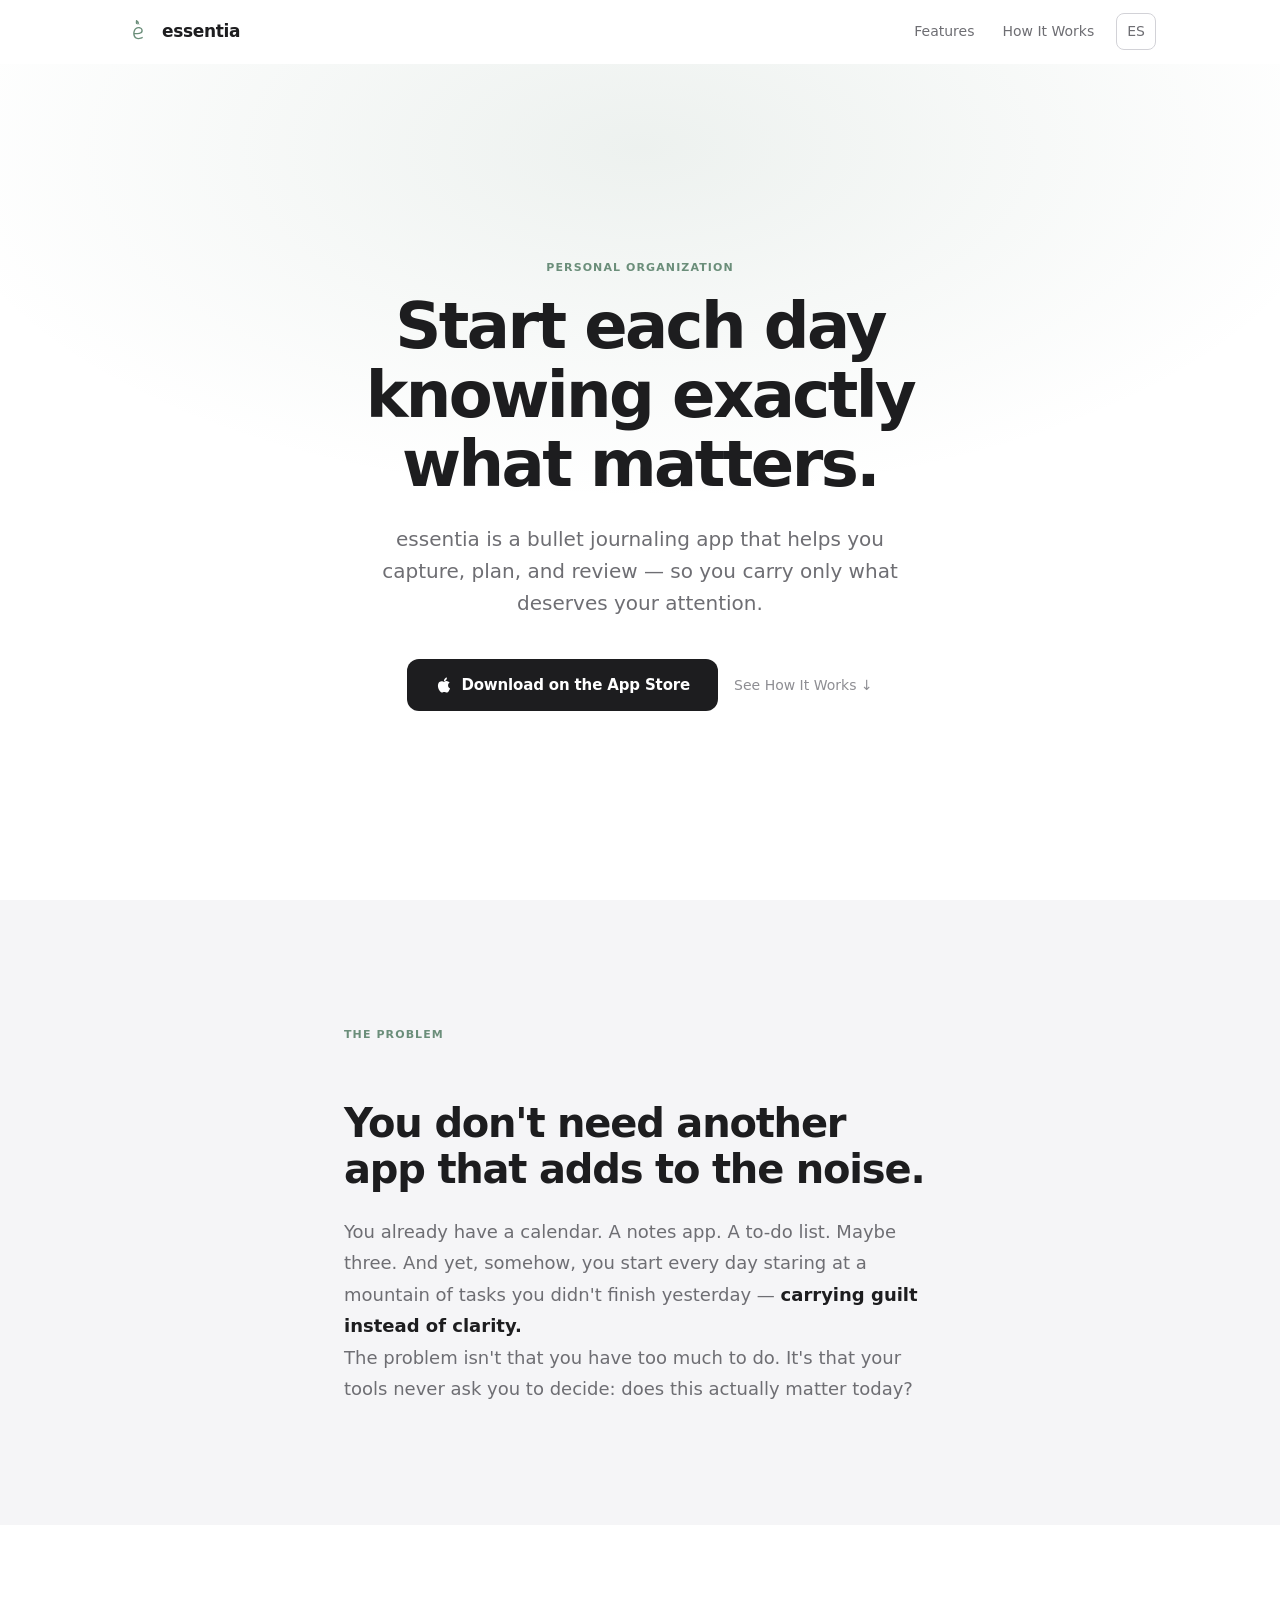
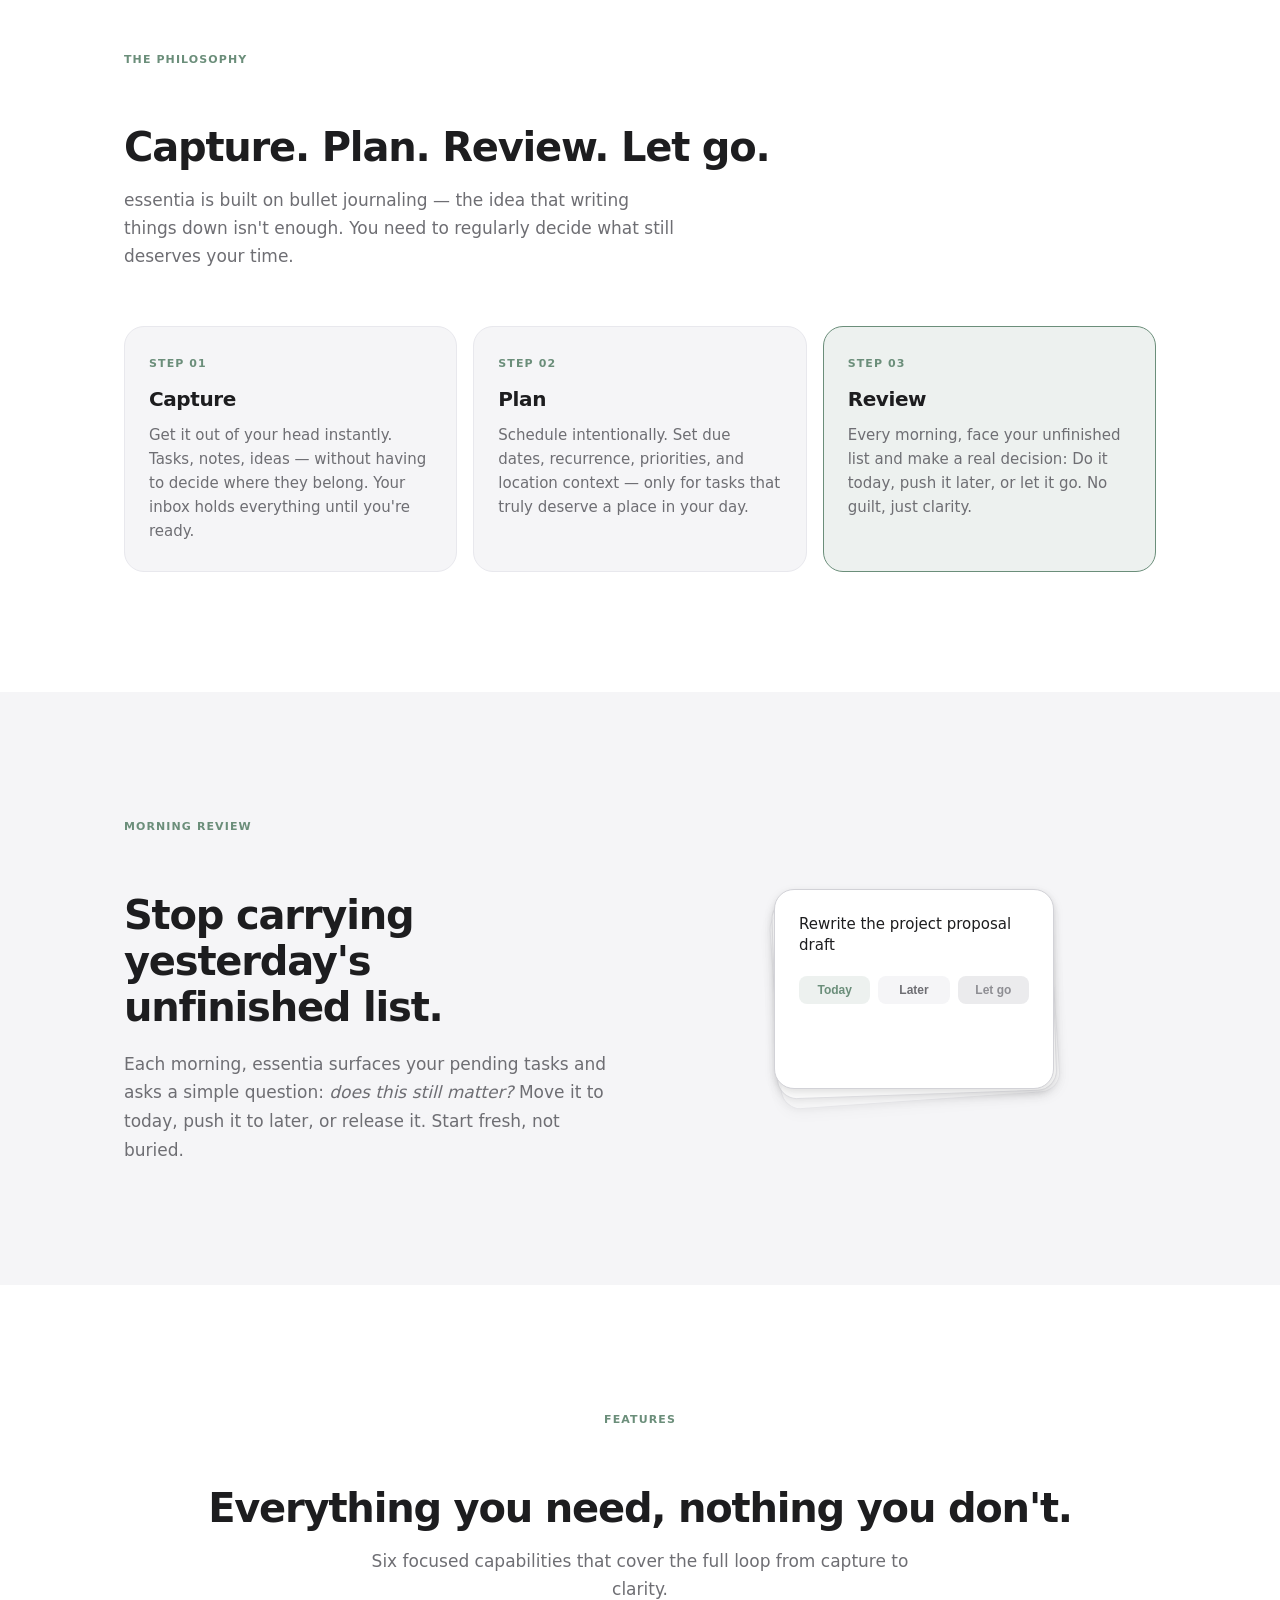
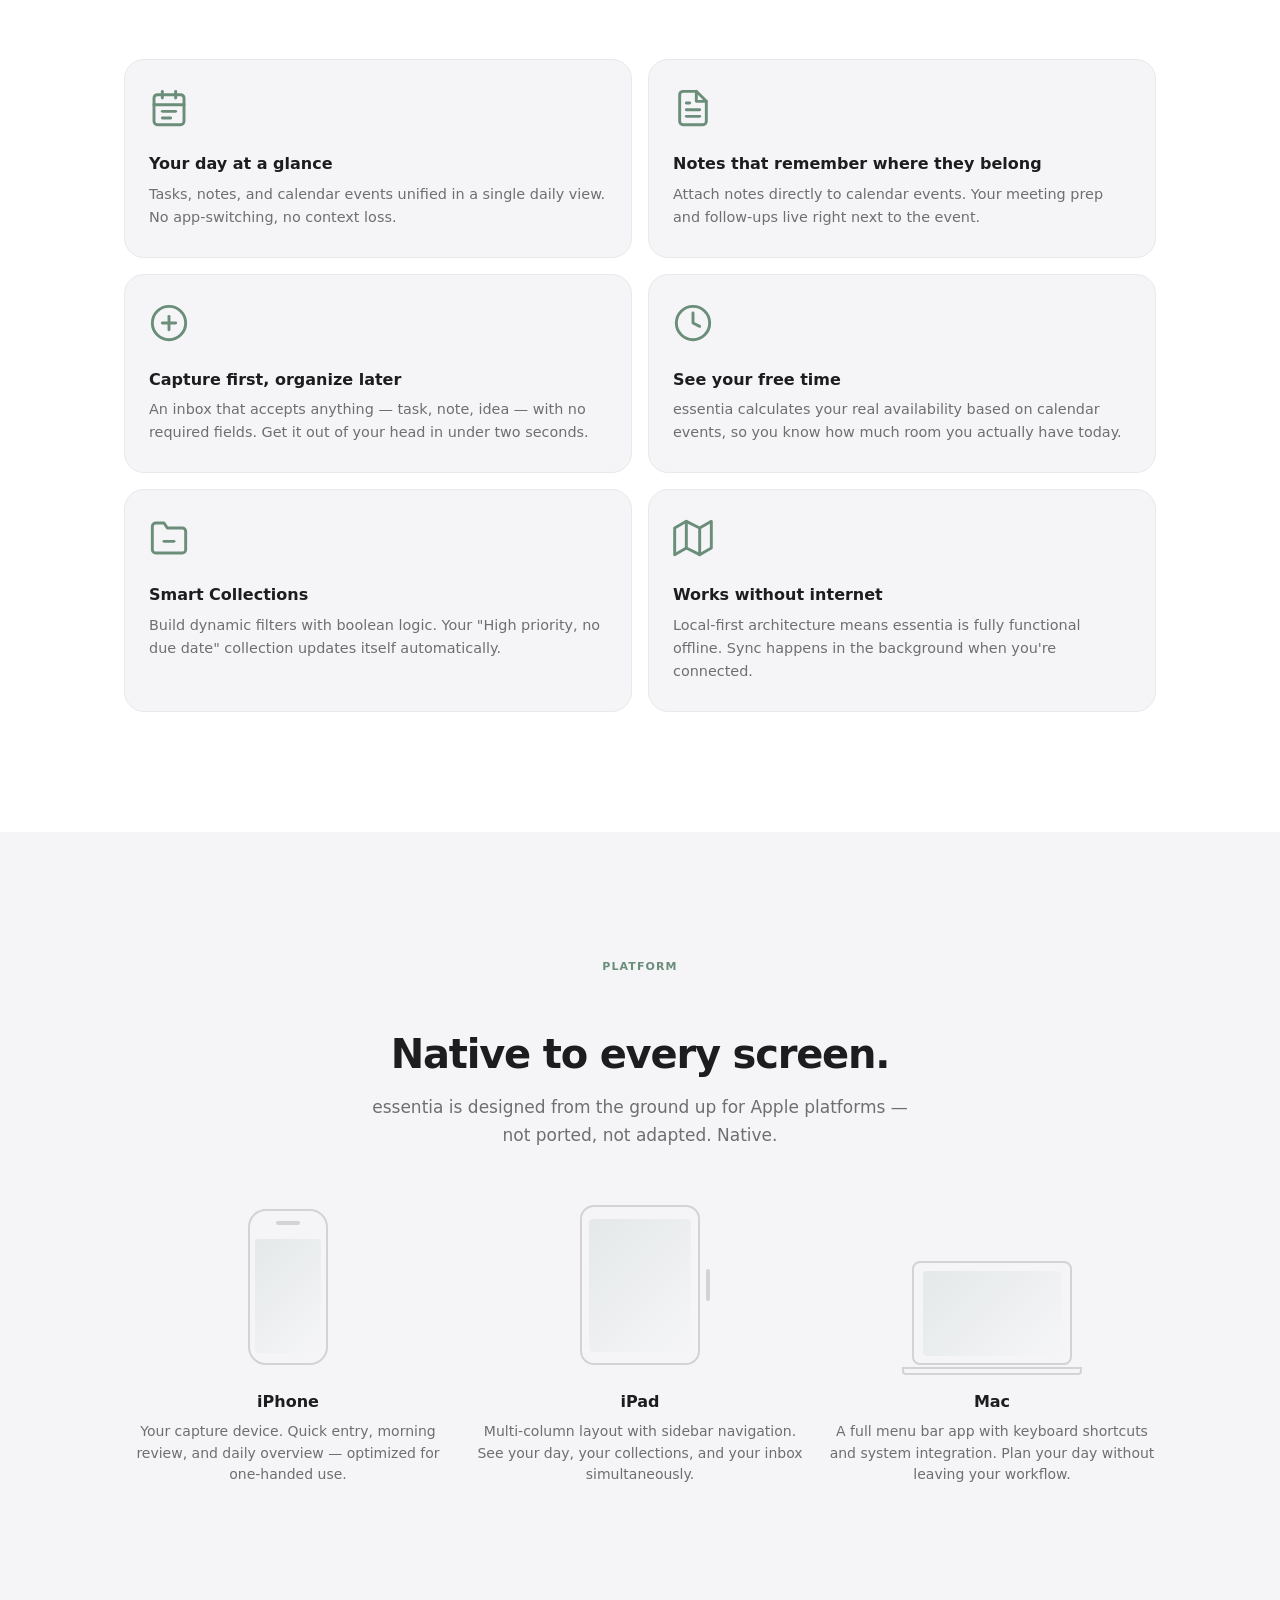
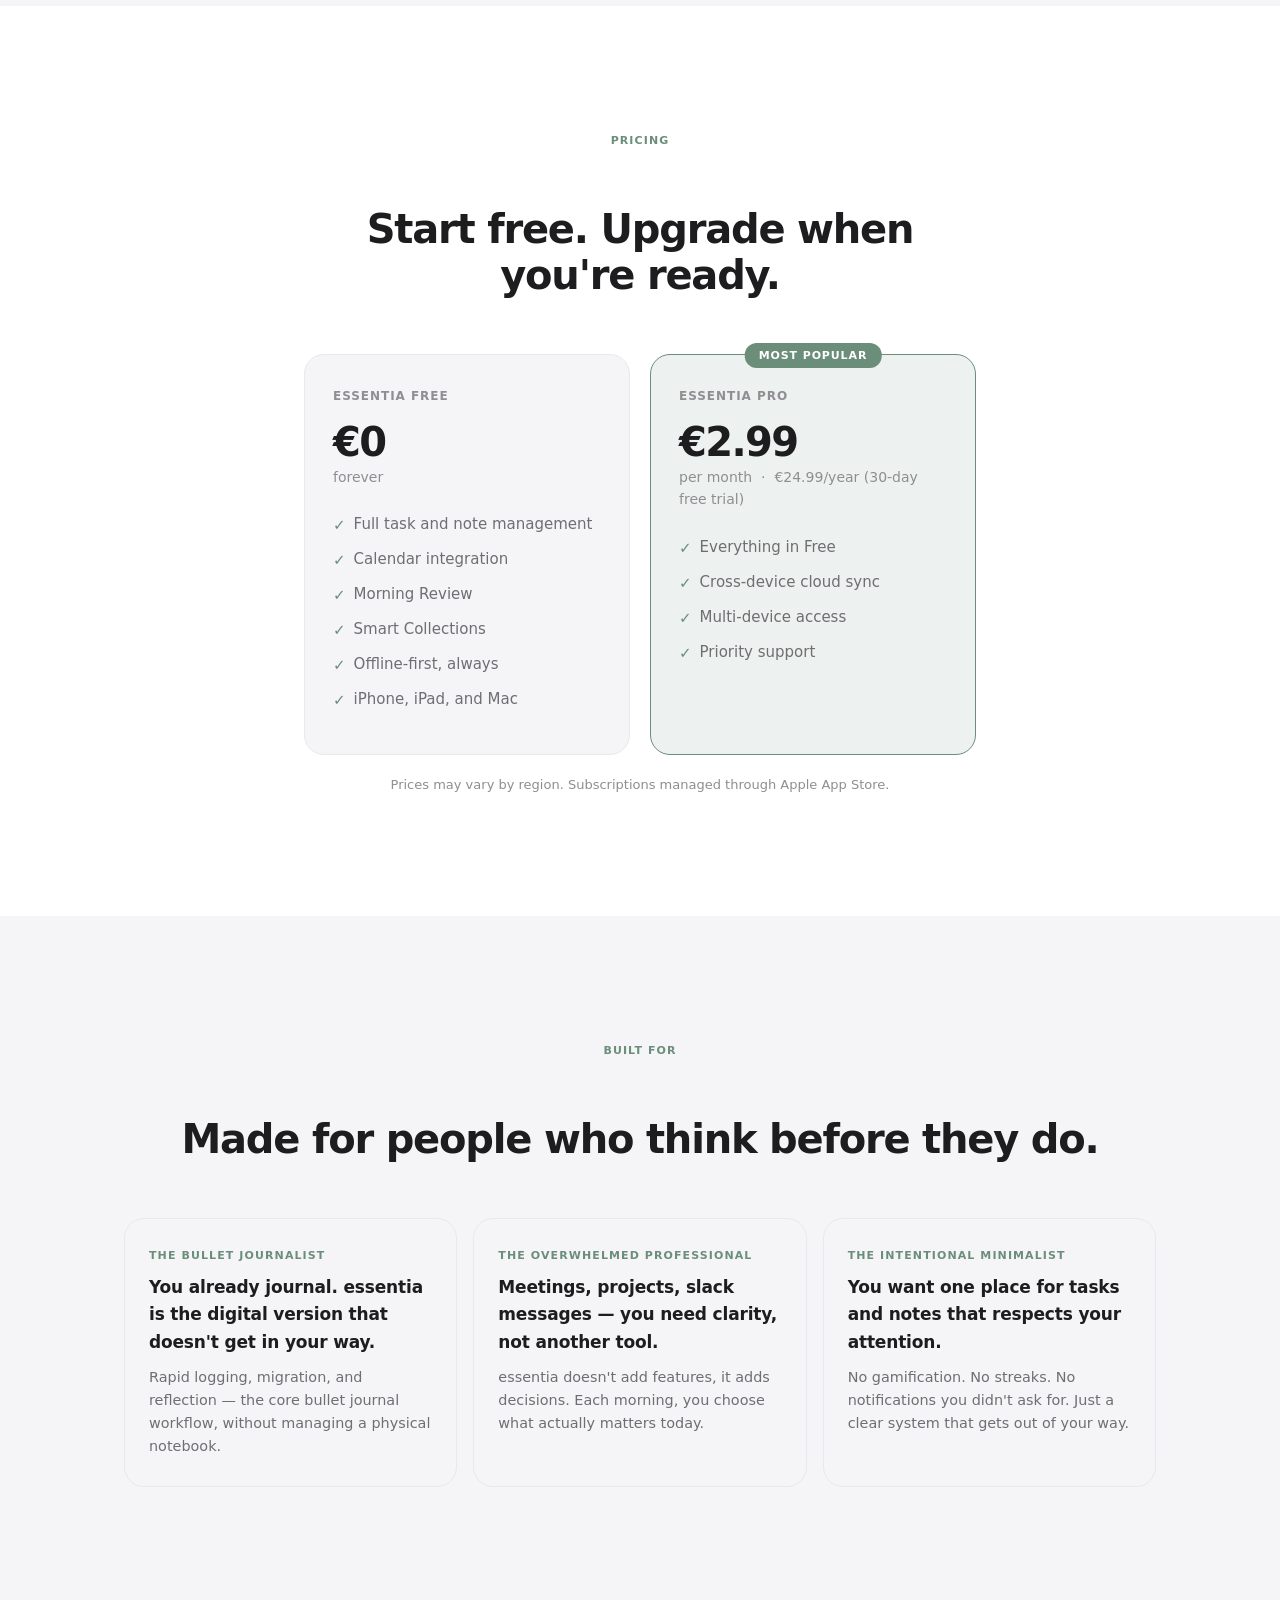
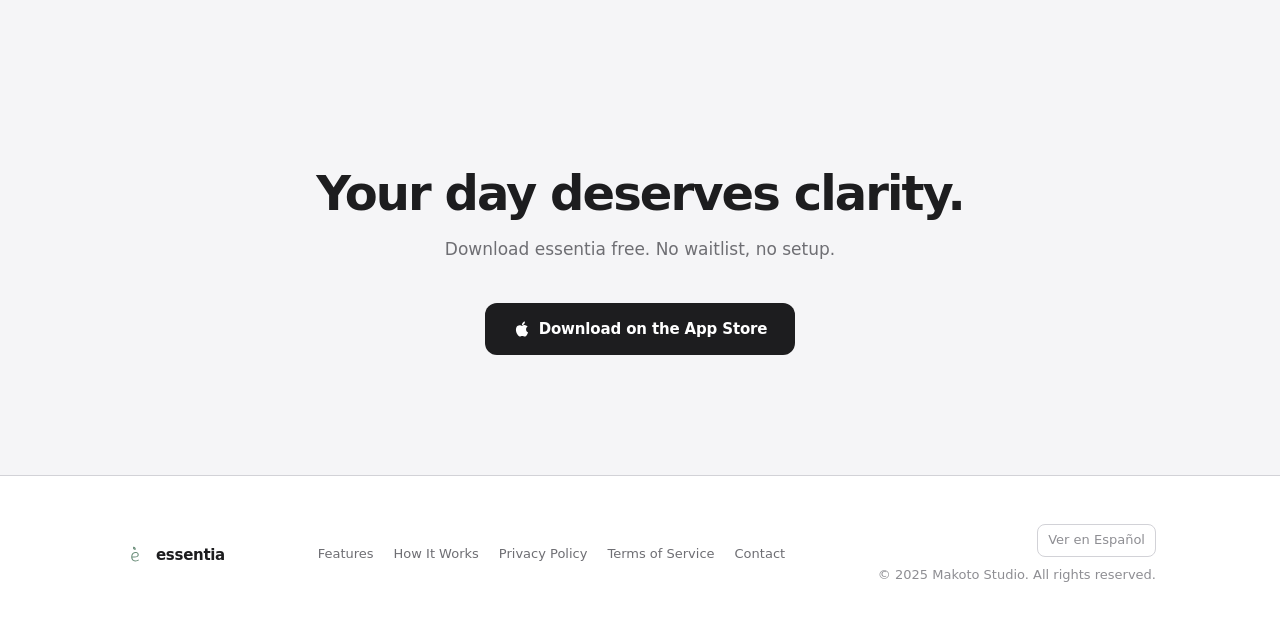
==== en/index.html @ bd0d4573 "fix: add cache-busting query string to CSS links (?v=2) Browsers were serving the old cached styles." ====
<!DOCTYPE html>
<html lang="en">
<head>
    <meta charset="UTF-8">
    <meta name="viewport" content="width=device-width, initial-scale=1.0">
    <title>essentia — Start each day knowing exactly what matters.</title>
    <meta name="description" content="essentia is a personal organization app built around bullet journaling. Capture quickly, plan intentionally, review and let go. Free on iPhone, iPad, and Mac.">
    <link rel="canonical" href="https://essentia.makotostudio.dev/en/">
    <link rel="alternate" hreflang="en" href="https://essentia.makotostudio.dev/en/">
    <link rel="alternate" hreflang="es" href="https://essentia.makotostudio.dev/es/">
    <link rel="alternate" hreflang="x-default" href="https://essentia.makotostudio.dev/en/">
    <link rel="stylesheet" href="/assets/css/styles.css?v=2">
    <meta name="theme-color" content="#6B8E7A" media="(prefers-color-scheme: light)">
    <meta name="theme-color" content="#8FB8A2" media="(prefers-color-scheme: dark)">
    <!-- Open Graph -->
    <meta property="og:type" content="website">
    <meta property="og:url" content="https://essentia.makotostudio.dev/en/">
    <meta property="og:title" content="essentia — Start each day knowing exactly what matters.">
    <meta property="og:description" content="Personal organization built around bullet journaling. Capture, plan, review, let go. Free on iPhone, iPad, and Mac.">
    <meta property="og:locale" content="en_US">
    <meta property="og:locale:alternate" content="es_ES">
    <!-- Twitter Card -->
    <meta name="twitter:card" content="summary">
    <meta name="twitter:title" content="essentia — Personal organization for mental clarity">
    <meta name="twitter:description" content="Capture quickly, plan intentionally, review and let go. A bullet journaling app for iPhone, iPad, and Mac.">
</head>
<body>

<!-- =========================================================
     Header
     ========================================================= -->
<header class="site-header" id="top">
    <div class="container-wide">
        <a href="/en/" class="brand" aria-label="essentia home">
            <svg class="brand-logo" viewBox="0 0 375 375" xmlns="http://www.w3.org/2000/svg" aria-hidden="true">
                <defs>
                    <clipPath id="hdr-a"><path d="M 153 37 L 218 37 L 218 109 L 153 109 Z" clip-rule="nonzero"/></clipPath>
                    <clipPath id="hdr-b"><path d="M 143.835938 91.449219 L 158.710938 37.203125 L 231.039062 57.035156 L 216.167969 111.28125 Z" clip-rule="nonzero"/></clipPath>
                </defs>
                <g fill="currentColor">
                    <g transform="translate(109.29492, 293.578556)">
                        <path d="M 86.1875 3.140625 C 70.519531 3.140625 57.253906 -0.0976562 46.390625 -6.578125 C 35.523438 -13.054688 27.320312 -21.988281 21.78125 -33.375 C 16.25 -44.769531 13.484375 -57.675781 13.484375 -72.09375 C 13.484375 -86.300781 16.144531 -100.09375 21.46875 -113.46875 C 26.800781 -126.84375 34.847656 -137.8125 45.609375 -146.375 C 56.367188 -154.9375 69.476562 -159.21875 84.9375 -159.21875 C 95.175781 -159.21875 104.679688 -157.234375 113.453125 -153.265625 C 122.234375 -149.296875 129.179688 -143.65625 134.296875 -136.34375 C 139.421875 -129.03125 141.984375 -120.566406 141.984375 -110.953125 C 141.984375 -95.492188 135.398438 -83.53125 122.234375 -75.0625 C 109.078125 -66.601562 90.898438 -62.476562 67.703125 -62.6875 L 33.21875 -63 C 35.101562 -46.90625 40.484375 -34.679688 49.359375 -26.328125 C 58.242188 -17.972656 70.519531 -13.796875 86.1875 -13.796875 C 95.59375 -13.796875 104.316406 -15.097656 112.359375 -17.703125 C 120.410156 -20.316406 128.195312 -24.34375 135.71875 -29.78125 L 145.125 -17.234375 C 137.175781 -10.960938 128.132812 -6 118 -2.34375 C 107.875 1.3125 97.269531 3.140625 86.1875 3.140625 Z M 71.78125 -78.984375 C 106.050781 -78.984375 123.1875 -89.742188 123.1875 -111.265625 C 123.1875 -121.710938 119.578125 -129.492188 112.359375 -134.609375 C 105.148438 -139.734375 96.320312 -142.296875 85.875 -142.296875 C 74.175781 -142.296875 64.300781 -138.953125 56.25 -132.265625 C 48.207031 -125.578125 42.203125 -117.320312 38.234375 -107.5 C 34.265625 -97.6875 32.28125 -88.179688 32.28125 -78.984375 Z"/>
                    </g>
                </g>
                <g clip-path="url(#hdr-a)">
                    <g clip-path="url(#hdr-b)">
                        <path fill="currentColor" d="M 153.945312 59.90625 C 153.421875 67.816406 152.960938 75.175781 157.023438 83.140625 C 161.089844 91.105469 167.441406 95.226562 170.179688 96.925781 C 180.109375 103.167969 190.183594 103.203125 194.546875 102.910156 C 194.710938 102.890156 194.757812 102.714844 194.664062 102.59375 C 190.375 97.992188 187.121094 93.898438 184.8125 90.757812 C 181.253906 85.914062 179.082031 82.972656 177.125 78.535156 C 175.039062 73.773438 174.066406 69.449219 173.648438 66.226562 C 173.609375 66.027344 173.925781 65.921875 173.992188 66.132812 C 176.792969 72.226562 180.808594 79.449219 186.539062 86.886719 C 189.675781 90.949219 192.828125 94.480469 195.847656 97.464844 C 198.765625 101.054688 202.402344 103.984375 206.476562 105.894531 C 209.28125 107.234375 212.273438 108.121094 215.394531 108.53125 C 216.371094 108.671875 217.269531 108.0625 217.527344 107.117188 C 217.542969 107.058594 217.558594 107 217.582031 106.910156 C 217.75 105.847656 216.957031 104.804688 215.855469 104.660156 C 213.160156 104.304688 210.582031 103.53125 208.136719 102.386719 C 204.738281 100.789062 201.683594 98.398438 199.226562 95.441406 C 199.175781 95.394531 199.160156 95.328125 199.179688 95.269531 C 200.433594 89.652344 201.375 80.902344 198.261719 71.199219 C 193.300781 55.632812 181.203125 47.8125 176.5 44.839844 C 169.84375 40.667969 163.527344 38.714844 159.222656 37.757812 C 159.136719 37.730469 159.058594 37.773438 159.007812 37.855469 C 155.355469 47.003906 154.289062 54.828125 153.945312 59.90625 Z" fill-rule="nonzero"/>
                    </g>
                </g>
            </svg>
            <span class="brand-name">essentia</span>
        </a>
        <nav class="site-nav" aria-label="Main navigation">
            <a href="#features" class="nav-features">Features</a>
            <a href="#how-it-works" class="nav-how">How It Works</a>
            <a href="/es/" class="lang-switcher" aria-label="Ver en español">ES</a>
        </nav>
    </div>
</header>

<main>

<!-- =========================================================
     Hero
     ========================================================= -->
<section class="hero" aria-labelledby="hero-heading">
    <div class="container">
        <span class="section-label hero-animate">Personal organization</span>
        <h1 class="hero-title hero-animate" id="hero-heading">
            Start each day knowing exactly what matters.
        </h1>
        <p class="hero-subtitle hero-animate">
            essentia is a bullet journaling app that helps you capture, plan, and review — so you carry only what deserves your attention.
        </p>
        <div class="hero-actions hero-animate">
            <a href="#" class="btn-primary" aria-label="Download essentia on the App Store">
                <svg viewBox="0 0 24 24" fill="currentColor" width="18" height="18" aria-hidden="true"><path d="M18.71 19.5c-.83 1.24-1.71 2.45-3.05 2.47-1.34.03-1.77-.79-3.29-.79-1.53 0-2 .77-3.27.82-1.31.05-2.3-1.32-3.14-2.53C4.25 17 2.94 12.45 4.7 9.39c.87-1.52 2.43-2.48 4.12-2.51 1.28-.02 2.5.87 3.29.87.78 0 2.26-1.07 3.8-.91.65.03 2.47.26 3.64 1.98-.09.06-2.17 1.28-2.15 3.81.03 3.02 2.65 4.03 2.68 4.04-.03.07-.42 1.44-1.38 2.83M13 3.5c.73-.83 1.94-1.46 2.94-1.5.13 1.17-.34 2.35-1.04 3.19-.69.85-1.83 1.51-2.95 1.42-.15-1.15.41-2.35 1.05-3.11z"/></svg>
                Download on the App Store
            </a>
            <a href="#how-it-works" class="hero-scroll-hint">
                See How It Works ↓
            </a>
        </div>
    </div>
</section>

<!-- =========================================================
     The Problem
     ========================================================= -->
<section class="problem" aria-labelledby="problem-heading">
    <div class="container-narrow">
        <span class="section-label reveal">The problem</span>
        <h2 class="problem-title reveal" id="problem-heading">
            You don't need another app that adds to the noise.
        </h2>
        <p class="problem-body reveal">
            You already have a calendar. A notes app. A to-do list. Maybe three. And yet, somehow, you start every day staring at a mountain of tasks you didn't finish yesterday — <strong>carrying guilt instead of clarity.</strong>
        </p>
        <p class="problem-body reveal">
            The problem isn't that you have too much to do. It's that your tools never ask you to decide: does this actually matter today?
        </p>
    </div>
</section>

<!-- =========================================================
     Philosophy — How It Works
     ========================================================= -->
<section class="section" id="how-it-works" aria-labelledby="philosophy-heading">
    <div class="container-wide">
        <div class="section-header">
            <span class="section-label">The philosophy</span>
            <h2 class="section-title" id="philosophy-heading">Capture. Plan. Review. Let go.</h2>
            <p class="section-subtitle philosophy-intro">
                essentia is built on bullet journaling — the idea that writing things down isn't enough. You need to regularly decide what still deserves your time.
            </p>
        </div>
        <div class="philosophy-cards reveal-stagger">
            <div class="philosophy-card">
                <span class="philosophy-step">Step 01</span>
                <h3>Capture</h3>
                <p>Get it out of your head instantly. Tasks, notes, ideas — without having to decide where they belong. Your inbox holds everything until you're ready.</p>
            </div>
            <div class="philosophy-card">
                <span class="philosophy-step">Step 02</span>
                <h3>Plan</h3>
                <p>Schedule intentionally. Set due dates, recurrence, priorities, and location context — only for tasks that truly deserve a place in your day.</p>
            </div>
            <div class="philosophy-card accent">
                <span class="philosophy-step">Step 03</span>
                <h3>Review</h3>
                <p>Every morning, face your unfinished list and make a real decision: Do it today, push it later, or let it go. No guilt, just clarity.</p>
            </div>
        </div>
    </div>
</section>

<!-- =========================================================
     Morning Review
     ========================================================= -->
<section class="morning-review" id="morning-review" aria-labelledby="review-heading">
    <div class="container-wide">
        <div class="morning-review-inner">
            <div class="morning-review-text">
                <span class="section-label">Morning Review</span>
                <h2 class="section-title" id="review-heading">Stop carrying yesterday's unfinished list.</h2>
                <p>Each morning, essentia surfaces your pending tasks and asks a simple question: <em>does this still matter?</em> Move it to today, push it to later, or release it. Start fresh, not buried.</p>
            </div>
            <div class="card-stack" aria-hidden="true">
                <!-- Back card (abstract) -->
                <div class="review-card"></div>
                <!-- Mid card (abstract) -->
                <div class="review-card"></div>
                <!-- Front card -->
                <div class="review-card">
                    <p class="review-card-task">Rewrite the project proposal draft</p>
                    <div class="review-card-actions">
                        <button class="review-action today" type="button">Today</button>
                        <button class="review-action later" type="button">Later</button>
                        <button class="review-action letgo" type="button">Let go</button>
                    </div>
                </div>
            </div>
        </div>
    </div>
</section>

<!-- =========================================================
     Features Grid
     ========================================================= -->
<section class="section" id="features" aria-labelledby="features-heading">
    <div class="container-wide">
        <div class="section-header centered">
            <span class="section-label">Features</span>
            <h2 class="section-title" id="features-heading">Everything you need, nothing you don't.</h2>
            <p class="section-subtitle">Six focused capabilities that cover the full loop from capture to clarity.</p>
        </div>
        <div class="features-grid reveal-stagger">
            <div class="feature-card">
                <svg class="feature-icon" viewBox="0 0 24 24" fill="none" stroke="currentColor" stroke-width="1.75" stroke-linecap="round" stroke-linejoin="round" aria-hidden="true">
                    <rect x="3" y="4" width="18" height="18" rx="2"/>
                    <line x1="16" y1="2" x2="16" y2="6"/>
                    <line x1="8" y1="2" x2="8" y2="6"/>
                    <line x1="3" y1="10" x2="21" y2="10"/>
                    <line x1="8" y1="14" x2="16" y2="14"/>
                    <line x1="8" y1="18" x2="13" y2="18"/>
                </svg>
                <p class="feature-title">Your day at a glance</p>
                <p class="feature-desc">Tasks, notes, and calendar events unified in a single daily view. No app-switching, no context loss.</p>
            </div>
            <div class="feature-card">
                <svg class="feature-icon" viewBox="0 0 24 24" fill="none" stroke="currentColor" stroke-width="1.75" stroke-linecap="round" stroke-linejoin="round" aria-hidden="true">
                    <path d="M14 2H6a2 2 0 0 0-2 2v16a2 2 0 0 0 2 2h12a2 2 0 0 0 2-2V8z"/>
                    <polyline points="14 2 14 8 20 8"/>
                    <line x1="16" y1="13" x2="8" y2="13"/>
                    <line x1="16" y1="17" x2="8" y2="17"/>
                    <polyline points="10 9 9 9 8 9"/>
                </svg>
                <p class="feature-title">Notes that remember where they belong</p>
                <p class="feature-desc">Attach notes directly to calendar events. Your meeting prep and follow-ups live right next to the event.</p>
            </div>
            <div class="feature-card">
                <svg class="feature-icon" viewBox="0 0 24 24" fill="none" stroke="currentColor" stroke-width="1.75" stroke-linecap="round" stroke-linejoin="round" aria-hidden="true">
                    <circle cx="12" cy="12" r="10"/>
                    <line x1="12" y1="8" x2="12" y2="16"/>
                    <line x1="8" y1="12" x2="16" y2="12"/>
                </svg>
                <p class="feature-title">Capture first, organize later</p>
                <p class="feature-desc">An inbox that accepts anything — task, note, idea — with no required fields. Get it out of your head in under two seconds.</p>
            </div>
            <div class="feature-card">
                <svg class="feature-icon" viewBox="0 0 24 24" fill="none" stroke="currentColor" stroke-width="1.75" stroke-linecap="round" stroke-linejoin="round" aria-hidden="true">
                    <circle cx="12" cy="12" r="10"/>
                    <polyline points="12 6 12 12 16 14"/>
                </svg>
                <p class="feature-title">See your free time</p>
                <p class="feature-desc">essentia calculates your real availability based on calendar events, so you know how much room you actually have today.</p>
            </div>
            <div class="feature-card">
                <svg class="feature-icon" viewBox="0 0 24 24" fill="none" stroke="currentColor" stroke-width="1.75" stroke-linecap="round" stroke-linejoin="round" aria-hidden="true">
                    <path d="M22 19a2 2 0 0 1-2 2H4a2 2 0 0 1-2-2V5a2 2 0 0 1 2-2h5l2 3h9a2 2 0 0 1 2 2z"/>
                    <line x1="9" y1="14" x2="15" y2="14"/>
                </svg>
                <p class="feature-title">Smart Collections</p>
                <p class="feature-desc">Build dynamic filters with boolean logic. Your "High priority, no due date" collection updates itself automatically.</p>
            </div>
            <div class="feature-card">
                <svg class="feature-icon" viewBox="0 0 24 24" fill="none" stroke="currentColor" stroke-width="1.75" stroke-linecap="round" stroke-linejoin="round" aria-hidden="true">
                    <path d="M1 6v16l7-4 8 4 7-4V2l-7 4-8-4-7 4z"/>
                    <line x1="8" y1="2" x2="8" y2="18"/>
                    <line x1="16" y1="6" x2="16" y2="22"/>
                </svg>
                <p class="feature-title">Works without internet</p>
                <p class="feature-desc">Local-first architecture means essentia is fully functional offline. Sync happens in the background when you're connected.</p>
            </div>
        </div>
    </div>
</section>

<!-- =========================================================
     Platform Showcase
     ========================================================= -->
<section class="section" style="background-color: var(--bg-secondary);" aria-labelledby="platform-heading">
    <div class="container-wide">
        <div class="section-header centered">
            <span class="section-label reveal">Platform</span>
            <h2 class="section-title reveal" id="platform-heading">Native to every screen.</h2>
            <p class="section-subtitle reveal">essentia is designed from the ground up for Apple platforms — not ported, not adapted. Native.</p>
        </div>
        <div class="platform-cards reveal-stagger">
            <div class="platform-card">
                <div class="device-silhouette device-phone" aria-hidden="true">
                    <div class="device-screen"></div>
                </div>
                <p class="platform-card-title">iPhone</p>
                <p class="platform-card-desc">Your capture device. Quick entry, morning review, and daily overview — optimized for one-handed use.</p>
            </div>
            <div class="platform-card">
                <div class="device-silhouette device-tablet" aria-hidden="true">
                    <div class="device-screen"></div>
                </div>
                <p class="platform-card-title">iPad</p>
                <p class="platform-card-desc">Multi-column layout with sidebar navigation. See your day, your collections, and your inbox simultaneously.</p>
            </div>
            <div class="platform-card">
                <div class="device-silhouette device-mac" aria-hidden="true">
                    <div class="device-screen"></div>
                </div>
                <p class="platform-card-title">Mac</p>
                <p class="platform-card-desc">A full menu bar app with keyboard shortcuts and system integration. Plan your day without leaving your workflow.</p>
            </div>
        </div>
    </div>
</section>

<!-- =========================================================
     Pricing
     ========================================================= -->
<section class="section" aria-labelledby="pricing-heading">
    <div class="container">
        <div class="section-header centered">
            <span class="section-label reveal">Pricing</span>
            <h2 class="section-title reveal" id="pricing-heading">Start free. Upgrade when you're ready.</h2>
        </div>
        <div class="pricing-cards reveal-stagger">
            <div class="pricing-card">
                <p class="pricing-tier">essentia Free</p>
                <p class="pricing-price">€0</p>
                <p class="pricing-period">forever</p>
                <ul class="pricing-features">
                    <li>Full task and note management</li>
                    <li>Calendar integration</li>
                    <li>Morning Review</li>
                    <li>Smart Collections</li>
                    <li>Offline-first, always</li>
                    <li>iPhone, iPad, and Mac</li>
                </ul>
            </div>
            <div class="pricing-card pro">
                <div class="pricing-badge">Most popular</div>
                <p class="pricing-tier">essentia Pro</p>
                <p class="pricing-price">€2.99</p>
                <p class="pricing-period">per month &nbsp;·&nbsp; €24.99/year (30-day free trial)</p>
                <ul class="pricing-features">
                    <li>Everything in Free</li>
                    <li>Cross-device cloud sync</li>
                    <li>Multi-device access</li>
                    <li>Priority support</li>
                </ul>
            </div>
        </div>
        <p class="pricing-note">Prices may vary by region. Subscriptions managed through Apple&nbsp;App&nbsp;Store.</p>
    </div>
</section>

<!-- =========================================================
     Built For
     ========================================================= -->
<section class="section" style="background-color: var(--bg-secondary);" aria-labelledby="audience-heading">
    <div class="container-wide">
        <div class="section-header centered">
            <span class="section-label reveal">Built for</span>
            <h2 class="section-title reveal" id="audience-heading">Made for people who think before they do.</h2>
        </div>
        <div class="audience-cards reveal-stagger">
            <div class="audience-card">
                <span class="audience-type">The bullet journalist</span>
                <h3>You already journal. essentia is the digital version that doesn't get in your way.</h3>
                <p>Rapid logging, migration, and reflection — the core bullet journal workflow, without managing a physical notebook.</p>
            </div>
            <div class="audience-card">
                <span class="audience-type">The overwhelmed professional</span>
                <h3>Meetings, projects, slack messages — you need clarity, not another tool.</h3>
                <p>essentia doesn't add features, it adds decisions. Each morning, you choose what actually matters today.</p>
            </div>
            <div class="audience-card">
                <span class="audience-type">The intentional minimalist</span>
                <h3>You want one place for tasks and notes that respects your attention.</h3>
                <p>No gamification. No streaks. No notifications you didn't ask for. Just a clear system that gets out of your way.</p>
            </div>
        </div>
    </div>
</section>

<!-- =========================================================
     CTA Final
     ========================================================= -->
<section class="cta-final" aria-labelledby="cta-heading">
    <div class="container">
        <h2 class="cta-title reveal" id="cta-heading">Your day deserves clarity.</h2>
        <p class="cta-subtitle reveal">Download essentia free. No waitlist, no setup.</p>
        <div class="cta-actions reveal">
            <a href="#" class="btn-primary" aria-label="Download essentia on the App Store">
                <svg viewBox="0 0 24 24" fill="currentColor" width="18" height="18" aria-hidden="true"><path d="M18.71 19.5c-.83 1.24-1.71 2.45-3.05 2.47-1.34.03-1.77-.79-3.29-.79-1.53 0-2 .77-3.27.82-1.31.05-2.3-1.32-3.14-2.53C4.25 17 2.94 12.45 4.7 9.39c.87-1.52 2.43-2.48 4.12-2.51 1.28-.02 2.5.87 3.29.87.78 0 2.26-1.07 3.8-.91.65.03 2.47.26 3.64 1.98-.09.06-2.17 1.28-2.15 3.81.03 3.02 2.65 4.03 2.68 4.04-.03.07-.42 1.44-1.38 2.83M13 3.5c.73-.83 1.94-1.46 2.94-1.5.13 1.17-.34 2.35-1.04 3.19-.69.85-1.83 1.51-2.95 1.42-.15-1.15.41-2.35 1.05-3.11z"/></svg>
                Download on the App Store
            </a>
        </div>
    </div>
</section>

</main>

<!-- =========================================================
     Footer
     ========================================================= -->
<footer class="site-footer">
    <div class="container-wide">
        <a href="/en/" class="footer-brand" aria-label="essentia home">
            <svg class="brand-logo" viewBox="0 0 375 375" xmlns="http://www.w3.org/2000/svg" aria-hidden="true">
                <defs>
                    <clipPath id="ftr-a"><path d="M 153 37 L 218 37 L 218 109 L 153 109 Z" clip-rule="nonzero"/></clipPath>
                    <clipPath id="ftr-b"><path d="M 143.835938 91.449219 L 158.710938 37.203125 L 231.039062 57.035156 L 216.167969 111.28125 Z" clip-rule="nonzero"/></clipPath>
                </defs>
                <g fill="currentColor">
                    <g transform="translate(109.29492, 293.578556)">
                        <path d="M 86.1875 3.140625 C 70.519531 3.140625 57.253906 -0.0976562 46.390625 -6.578125 C 35.523438 -13.054688 27.320312 -21.988281 21.78125 -33.375 C 16.25 -44.769531 13.484375 -57.675781 13.484375 -72.09375 C 13.484375 -86.300781 16.144531 -100.09375 21.46875 -113.46875 C 26.800781 -126.84375 34.847656 -137.8125 45.609375 -146.375 C 56.367188 -154.9375 69.476562 -159.21875 84.9375 -159.21875 C 95.175781 -159.21875 104.679688 -157.234375 113.453125 -153.265625 C 122.234375 -149.296875 129.179688 -143.65625 134.296875 -136.34375 C 139.421875 -129.03125 141.984375 -120.566406 141.984375 -110.953125 C 141.984375 -95.492188 135.398438 -83.53125 122.234375 -75.0625 C 109.078125 -66.601562 90.898438 -62.476562 67.703125 -62.6875 L 33.21875 -63 C 35.101562 -46.90625 40.484375 -34.679688 49.359375 -26.328125 C 58.242188 -17.972656 70.519531 -13.796875 86.1875 -13.796875 C 95.59375 -13.796875 104.316406 -15.097656 112.359375 -17.703125 C 120.410156 -20.316406 128.195312 -24.34375 135.71875 -29.78125 L 145.125 -17.234375 C 137.175781 -10.960938 128.132812 -6 118 -2.34375 C 107.875 1.3125 97.269531 3.140625 86.1875 3.140625 Z M 71.78125 -78.984375 C 106.050781 -78.984375 123.1875 -89.742188 123.1875 -111.265625 C 123.1875 -121.710938 119.578125 -129.492188 112.359375 -134.609375 C 105.148438 -139.734375 96.320312 -142.296875 85.875 -142.296875 C 74.175781 -142.296875 64.300781 -138.953125 56.25 -132.265625 C 48.207031 -125.578125 42.203125 -117.320312 38.234375 -107.5 C 34.265625 -97.6875 32.28125 -88.179688 32.28125 -78.984375 Z"/>
                    </g>
                </g>
                <g clip-path="url(#ftr-a)">
                    <g clip-path="url(#ftr-b)">
                        <path fill="currentColor" d="M 153.945312 59.90625 C 153.421875 67.816406 152.960938 75.175781 157.023438 83.140625 C 161.089844 91.105469 167.441406 95.226562 170.179688 96.925781 C 180.109375 103.167969 190.183594 103.203125 194.546875 102.910156 C 194.710938 102.890156 194.757812 102.714844 194.664062 102.59375 C 190.375 97.992188 187.121094 93.898438 184.8125 90.757812 C 181.253906 85.914062 179.082031 82.972656 177.125 78.535156 C 175.039062 73.773438 174.066406 69.449219 173.648438 66.226562 C 173.609375 66.027344 173.925781 65.921875 173.992188 66.132812 C 176.792969 72.226562 180.808594 79.449219 186.539062 86.886719 C 189.675781 90.949219 192.828125 94.480469 195.847656 97.464844 C 198.765625 101.054688 202.402344 103.984375 206.476562 105.894531 C 209.28125 107.234375 212.273438 108.121094 215.394531 108.53125 C 216.371094 108.671875 217.269531 108.0625 217.527344 107.117188 C 217.542969 107.058594 217.558594 107 217.582031 106.910156 C 217.75 105.847656 216.957031 104.804688 215.855469 104.660156 C 213.160156 104.304688 210.582031 103.53125 208.136719 102.386719 C 204.738281 100.789062 201.683594 98.398438 199.226562 95.441406 C 199.175781 95.394531 199.160156 95.328125 199.179688 95.269531 C 200.433594 89.652344 201.375 80.902344 198.261719 71.199219 C 193.300781 55.632812 181.203125 47.8125 176.5 44.839844 C 169.84375 40.667969 163.527344 38.714844 159.222656 37.757812 C 159.136719 37.730469 159.058594 37.773438 159.007812 37.855469 C 155.355469 47.003906 154.289062 54.828125 153.945312 59.90625 Z" fill-rule="nonzero"/>
                    </g>
                </g>
            </svg>
            <span class="brand-name">essentia</span>
        </a>
        <nav class="footer-links" aria-label="Footer navigation">
            <a href="#features">Features</a>
            <a href="#how-it-works">How It Works</a>
            <a href="/en/privacy/">Privacy Policy</a>
            <a href="/en/terms/">Terms of Service</a>
            <a href="mailto:developer@makotostudio.dev">Contact</a>
        </nav>
        <div class="footer-right">
            <a href="/es/" class="lang-switcher">Ver en Español</a>
            <p class="footer-copy">&copy; 2025 Makoto Studio. All rights reserved.</p>
        </div>
    </div>
</footer>

<script src="/assets/js/main.js"></script>
</body>
</html>
---- assets/css/styles.css ----
/* essentia — shared styles */

/* =========================================================
   CSS Custom Properties
   ========================================================= */

:root {
    --accent: #6B8E7A;
    --accent-hover: #587566;
    --accent-subtle: rgba(107, 142, 122, 0.12);
    --accent-glow: rgba(107, 142, 122, 0.25);
    --bg: #FFFFFF;
    --bg-secondary: #F5F5F7;
    --bg-tertiary: #EBEBED;
    --text-primary: #1D1D1F;
    --text-secondary: #6E6E73;
    --text-tertiary: #8E8E93;
    --border: #D2D2D7;
    --border-subtle: #E8E8ED;
    --link: #6B8E7A;
    --shadow-sm: 0 1px 3px rgba(0,0,0,0.06), 0 1px 2px rgba(0,0,0,0.04);
    --shadow-md: 0 4px 12px rgba(0,0,0,0.08), 0 2px 6px rgba(0,0,0,0.05);
    --shadow-lg: 0 12px 32px rgba(0,0,0,0.10), 0 4px 12px rgba(0,0,0,0.06);
    --max-width-narrow: 640px;
    --max-width: 720px;
    --max-width-wide: 1080px;
    --radius: 12px;
    --radius-sm: 8px;
    --radius-lg: 20px;
    --section-gap: 120px;
    --header-height: 64px;
}

@media (prefers-color-scheme: dark) {
    :root {
        --accent: #8FB8A2;
        --accent-hover: #A5CABA;
        --accent-subtle: rgba(143, 184, 162, 0.12);
        --accent-glow: rgba(143, 184, 162, 0.20);
        --bg: #000000;
        --bg-secondary: #1C1C1E;
        --bg-tertiary: #2C2C2E;
        --text-primary: #F5F5F7;
        --text-secondary: #A1A1A6;
        --text-tertiary: #6E6E73;
        --border: #38383A;
        --border-subtle: #2C2C2E;
        --link: #8FB8A2;
        --shadow-sm: 0 1px 3px rgba(0,0,0,0.3);
        --shadow-md: 0 4px 12px rgba(0,0,0,0.4);
        --shadow-lg: 0 12px 32px rgba(0,0,0,0.5);
    }
}

/* =========================================================
   Reset & Base
   ========================================================= */

*, *::before, *::after {
    box-sizing: border-box;
    margin: 0;
    padding: 0;
}

html {
    font-size: 16px;
    -webkit-text-size-adjust: 100%;
    scroll-behavior: smooth;
}

body {
    font-family: -apple-system, BlinkMacSystemFont, "SF Pro Text", system-ui, sans-serif;
    background-color: var(--bg);
    color: var(--text-primary);
    line-height: 1.6;
    min-height: 100vh;
    overflow-x: hidden;
}

/* =========================================================
   Layout
   ========================================================= */

.container {
    max-width: var(--max-width);
    margin: 0 auto;
    padding: 0 24px;
}

.container-wide {
    max-width: var(--max-width-wide);
    margin: 0 auto;
    padding: 0 24px;
}

.container-narrow {
    max-width: var(--max-width-narrow);
    margin: 0 auto;
    padding: 0 24px;
}

/* =========================================================
   Typography
   ========================================================= */

h1 {
    font-size: 2.25rem;
    font-weight: 700;
    line-height: 1.1;
    letter-spacing: -0.03em;
    color: var(--text-primary);
}

h2 {
    font-size: 1.375rem;
    font-weight: 600;
    letter-spacing: -0.02em;
    color: var(--text-primary);
    margin-top: 2.5rem;
    margin-bottom: 0.75rem;
}

h3 {
    font-size: 1.0625rem;
    font-weight: 600;
    color: var(--text-primary);
    margin-top: 1.5rem;
    margin-bottom: 0.5rem;
}

p {
    color: var(--text-secondary);
    margin-bottom: 1rem;
}

a {
    color: var(--link);
    text-decoration: underline;
    text-decoration-color: transparent;
    transition: text-decoration-color 0.15s, color 0.15s;
}

a:hover {
    text-decoration-color: var(--link);
}

a:focus-visible {
    outline: 2px solid var(--accent);
    outline-offset: 3px;
    border-radius: 3px;
}

ul, ol {
    padding-left: 1.5rem;
    color: var(--text-secondary);
    margin-bottom: 1rem;
}

li {
    margin-bottom: 0.375rem;
}

/* =========================================================
   Section Label
   ========================================================= */

.section-label {
    display: inline-block;
    font-size: 0.6875rem;
    font-weight: 600;
    letter-spacing: 0.1em;
    text-transform: uppercase;
    color: var(--accent);
    margin-bottom: 16px;
}

/* =========================================================
   Buttons
   ========================================================= */

.btn-primary {
    display: inline-flex;
    align-items: center;
    gap: 8px;
    padding: 14px 28px;
    background-color: var(--text-primary);
    color: var(--bg);
    font-size: 0.9375rem;
    font-weight: 600;
    letter-spacing: -0.01em;
    text-decoration: none;
    border-radius: var(--radius);
    transition: background-color 0.15s, transform 0.1s, box-shadow 0.15s;
    border: none;
    cursor: pointer;
}

.btn-primary:hover {
    background-color: var(--text-secondary);
    color: var(--bg);
    text-decoration: none;
    transform: translateY(-1px);
    box-shadow: var(--shadow-md);
}

.btn-primary:active {
    transform: translateY(0);
}

.btn-primary:focus-visible {
    outline: 2px solid var(--accent);
    outline-offset: 3px;
}

.btn-ghost {
    display: inline-flex;
    align-items: center;
    gap: 6px;
    padding: 12px 20px;
    background-color: transparent;
    color: var(--text-secondary);
    font-size: 0.9375rem;
    font-weight: 500;
    text-decoration: none;
    border-radius: var(--radius);
    border: 1px solid var(--border);
    transition: border-color 0.15s, color 0.15s, background-color 0.15s;
    cursor: pointer;
}

.btn-ghost:hover {
    border-color: var(--accent);
    color: var(--accent);
    background-color: var(--accent-subtle);
    text-decoration: none;
}

.btn-ghost:focus-visible {
    outline: 2px solid var(--accent);
    outline-offset: 3px;
}

/* App Store button */
.btn-appstore {
    display: inline-flex;
    align-items: center;
    gap: 10px;
    padding: 12px 24px;
    background-color: var(--text-primary);
    color: var(--bg);
    font-size: 0.875rem;
    font-weight: 500;
    text-decoration: none;
    border-radius: var(--radius);
    transition: background-color 0.15s, transform 0.1s;
}

.btn-appstore:hover {
    background-color: var(--text-secondary);
    color: var(--bg);
    text-decoration: none;
    transform: translateY(-1px);
}

.btn-appstore:focus-visible {
    outline: 2px solid var(--accent);
    outline-offset: 3px;
}

.btn-appstore svg {
    width: 20px;
    height: 20px;
    flex-shrink: 0;
}

/* =========================================================
   Header
   ========================================================= */

.site-header {
    position: sticky;
    top: 0;
    z-index: 100;
    height: var(--header-height);
    display: flex;
    align-items: center;
    border-bottom: 1px solid transparent;
    transition: border-color 0.2s, background-color 0.2s, backdrop-filter 0.2s;
}

.site-header.scrolled {
    background-color: rgba(255, 255, 255, 0.85);
    border-bottom-color: var(--border-subtle);
    backdrop-filter: blur(20px);
    -webkit-backdrop-filter: blur(20px);
}

@media (prefers-color-scheme: dark) {
    .site-header.scrolled {
        background-color: rgba(0, 0, 0, 0.85);
    }
}

.site-header .container-wide {
    display: flex;
    align-items: center;
    justify-content: space-between;
    width: 100%;
}

.brand {
    display: flex;
    align-items: center;
    gap: 10px;
    text-decoration: none;
    color: var(--text-primary);
    flex-shrink: 0;
}

.brand:hover {
    text-decoration: none;
    color: var(--text-primary);
}

.brand-logo {
    width: 28px;
    height: 28px;
    color: var(--accent);
    flex-shrink: 0;
}

.brand-name {
    font-size: 1.0625rem;
    font-weight: 600;
    letter-spacing: -0.02em;
}

.site-nav {
    display: flex;
    align-items: center;
    gap: 8px;
}

.site-nav a {
    font-size: 0.875rem;
    color: var(--text-secondary);
    text-decoration: none;
    padding: 6px 10px;
    border-radius: var(--radius-sm);
    transition: color 0.15s, background-color 0.15s;
}

.site-nav a:hover {
    color: var(--text-primary);
    background-color: var(--bg-secondary);
    text-decoration: none;
}

.site-nav a:focus-visible {
    outline: 2px solid var(--accent);
    outline-offset: 2px;
}

.lang-switcher {
    font-size: 0.8125rem;
    font-weight: 500;
    color: var(--text-tertiary);
    text-decoration: none;
    padding: 5px 10px;
    border-radius: var(--radius-sm);
    border: 1px solid var(--border);
    transition: color 0.15s, border-color 0.15s;
    margin-left: 4px;
}

.lang-switcher:hover {
    color: var(--accent);
    border-color: var(--accent);
    background-color: var(--accent-subtle);
    text-decoration: none;
}

/* =========================================================
   Hero
   ========================================================= */

.hero {
    min-height: calc(100vh - var(--header-height));
    display: flex;
    align-items: center;
    justify-content: center;
    text-align: center;
    padding: 80px 0;
    position: relative;
    overflow: hidden;
}

.hero::before {
    content: '';
    position: absolute;
    inset: 0;
    background: radial-gradient(ellipse 80% 60% at 50% 10%, var(--accent-subtle) 0%, transparent 70%);
    pointer-events: none;
}

.hero .container {
    position: relative;
    z-index: 1;
}

.hero-title {
    font-size: clamp(2.5rem, 6vw, 4rem);
    font-weight: 700;
    line-height: 1.08;
    letter-spacing: -0.04em;
    color: var(--text-primary);
    margin-bottom: 24px;
    max-width: 700px;
    margin-left: auto;
    margin-right: auto;
}

.hero-subtitle {
    font-size: clamp(1.0625rem, 2.5vw, 1.25rem);
    color: var(--text-secondary);
    max-width: 520px;
    margin: 0 auto 40px;
    line-height: 1.6;
}

.hero-actions {
    display: flex;
    align-items: center;
    justify-content: center;
    gap: 16px;
    flex-wrap: wrap;
}

.hero-scroll-hint {
    display: inline-flex;
    align-items: center;
    gap: 6px;
    font-size: 0.875rem;
    color: var(--text-tertiary);
    text-decoration: none;
    transition: color 0.15s;
}

.hero-scroll-hint:hover {
    color: var(--accent);
    text-decoration: none;
}

/* =========================================================
   Sections — common
   ========================================================= */

.section {
    padding: var(--section-gap) 0;
}

.section-header {
    margin-bottom: 56px;
}

.section-header.centered {
    text-align: center;
}

.section-title {
    font-size: clamp(1.75rem, 4vw, 2.5rem);
    font-weight: 700;
    line-height: 1.15;
    letter-spacing: -0.03em;
    color: var(--text-primary);
    margin-bottom: 16px;
}

.section-subtitle {
    font-size: 1.0625rem;
    color: var(--text-secondary);
    line-height: 1.65;
    max-width: 560px;
}

.section-header.centered .section-subtitle {
    margin-left: auto;
    margin-right: auto;
}

/* =========================================================
   The Problem
   ========================================================= */

.problem {
    padding: var(--section-gap) 0;
    background-color: var(--bg-secondary);
}

.problem-title {
    font-size: clamp(1.75rem, 4vw, 2.5rem);
    font-weight: 700;
    line-height: 1.15;
    letter-spacing: -0.03em;
    color: var(--text-primary);
    margin-bottom: 24px;
}

.problem-body {
    font-size: 1.125rem;
    color: var(--text-secondary);
    line-height: 1.75;
    margin-bottom: 0;
}

.problem-body strong {
    color: var(--text-primary);
    font-weight: 600;
}

/* =========================================================
   Philosophy
   ========================================================= */

.philosophy-intro {
    font-size: 1.0625rem;
    color: var(--text-secondary);
    margin-bottom: 48px;
    max-width: 560px;
}

.philosophy-cards {
    display: grid;
    grid-template-columns: repeat(3, 1fr);
    gap: 16px;
}

.philosophy-card {
    background-color: var(--bg-secondary);
    border-radius: var(--radius-lg);
    padding: 28px 24px;
    border: 1px solid var(--border-subtle);
    transition: border-color 0.2s, box-shadow 0.2s;
}

.philosophy-card:hover {
    border-color: var(--border);
    box-shadow: var(--shadow-sm);
}

.philosophy-card.accent {
    border-color: var(--accent);
    background-color: var(--accent-subtle);
}

.philosophy-card.accent:hover {
    border-color: var(--accent-hover);
    box-shadow: 0 4px 16px var(--accent-glow);
}

.philosophy-step {
    font-size: 0.6875rem;
    font-weight: 600;
    letter-spacing: 0.1em;
    text-transform: uppercase;
    color: var(--accent);
    margin-bottom: 10px;
    display: block;
}

.philosophy-card h3 {
    font-size: 1.25rem;
    font-weight: 700;
    letter-spacing: -0.02em;
    color: var(--text-primary);
    margin: 0 0 8px;
}

.philosophy-card p {
    font-size: 0.9375rem;
    color: var(--text-secondary);
    margin-bottom: 0;
    line-height: 1.6;
}

/* =========================================================
   Morning Review — Card Stack
   ========================================================= */

.morning-review {
    padding: var(--section-gap) 0;
    background-color: var(--bg-secondary);
}

.morning-review-inner {
    display: grid;
    grid-template-columns: 1fr 1fr;
    gap: 64px;
    align-items: center;
}

.morning-review-text .section-title {
    margin-bottom: 20px;
}

.morning-review-text p {
    font-size: 1.0625rem;
    line-height: 1.7;
    margin-bottom: 0;
}

/* Card Stack */
.card-stack {
    position: relative;
    width: 280px;
    height: 200px;
    margin: 0 auto;
}

.card-stack .review-card {
    position: absolute;
    inset: 0;
    background-color: var(--bg);
    border-radius: var(--radius-lg);
    border: 1px solid var(--border);
    box-shadow: var(--shadow-md);
    padding: 24px;
}

.card-stack .review-card:nth-child(1) {
    transform: rotate(-4deg) translateY(12px);
    opacity: 0.35;
    z-index: 1;
}

.card-stack .review-card:nth-child(2) {
    transform: rotate(-2deg) translateY(6px);
    opacity: 0.6;
    z-index: 2;
}

.card-stack .review-card:nth-child(3) {
    transform: rotate(0);
    opacity: 1;
    z-index: 3;
}

.review-card-task {
    font-size: 0.9375rem;
    font-weight: 500;
    color: var(--text-primary);
    margin-bottom: 20px;
    line-height: 1.4;
}

.review-card-actions {
    display: flex;
    gap: 8px;
}

.review-action {
    flex: 1;
    padding: 7px 0;
    font-size: 0.75rem;
    font-weight: 600;
    text-align: center;
    border-radius: var(--radius-sm);
    border: none;
    cursor: default;
}

.review-action.today {
    background-color: var(--accent-subtle);
    color: var(--accent);
}

.review-action.later {
    background-color: var(--bg-secondary);
    color: var(--text-secondary);
}

.review-action.letgo {
    background-color: var(--bg-tertiary);
    color: var(--text-tertiary);
}

/* =========================================================
   Features Grid
   ========================================================= */

.features-grid {
    display: grid;
    grid-template-columns: repeat(2, 1fr);
    gap: 16px;
}

.feature-card {
    background-color: var(--bg-secondary);
    border-radius: var(--radius-lg);
    padding: 28px 24px;
    border: 1px solid var(--border-subtle);
    transition: border-color 0.2s, box-shadow 0.2s, transform 0.2s;
}

.feature-card:hover {
    border-color: var(--border);
    box-shadow: var(--shadow-sm);
    transform: translateY(-2px);
}

.feature-icon {
    width: 40px;
    height: 40px;
    color: var(--accent);
    margin-bottom: 16px;
}

.feature-title {
    font-size: 1rem;
    font-weight: 600;
    color: var(--text-primary);
    margin-bottom: 6px;
}

.feature-desc {
    font-size: 0.9rem;
    color: var(--text-secondary);
    margin-bottom: 0;
    line-height: 1.6;
}

/* =========================================================
   Platform Showcase
   ========================================================= */

.platform-cards {
    display: grid;
    grid-template-columns: repeat(3, 1fr);
    gap: 24px;
    align-items: end;
}

.platform-card {
    text-align: center;
}

.device-silhouette {
    margin: 0 auto 24px;
    background-color: var(--bg-secondary);
    border: 2px solid var(--border);
    position: relative;
    display: flex;
    align-items: center;
    justify-content: center;
}

.device-phone {
    width: 80px;
    height: 156px;
    border-radius: 18px;
}

.device-phone::before {
    content: '';
    position: absolute;
    top: 10px;
    left: 50%;
    transform: translateX(-50%);
    width: 24px;
    height: 4px;
    background-color: var(--border);
    border-radius: 2px;
}

.device-tablet {
    width: 120px;
    height: 160px;
    border-radius: 14px;
}

.device-tablet::before {
    content: '';
    position: absolute;
    right: -12px;
    top: 50%;
    transform: translateY(-50%);
    width: 4px;
    height: 32px;
    background-color: var(--border);
    border-radius: 2px;
}

.device-mac {
    width: 160px;
    height: 104px;
    border-radius: 8px;
}

.device-mac::after {
    content: '';
    position: absolute;
    bottom: -12px;
    left: 50%;
    transform: translateX(-50%);
    width: 180px;
    height: 8px;
    background-color: var(--bg-secondary);
    border: 2px solid var(--border);
    border-radius: 0 0 4px 4px;
}

.device-screen {
    width: 88%;
    height: 85%;
    background: linear-gradient(135deg, var(--accent-subtle) 0%, transparent 100%);
    border-radius: calc(var(--radius-sm) / 2);
    position: relative;
    z-index: 1;
}

.device-phone .device-screen {
    margin-top: 18px;
    height: 75%;
}

.platform-card-title {
    font-size: 1rem;
    font-weight: 600;
    color: var(--text-primary);
    margin-bottom: 6px;
}

.platform-card-desc {
    font-size: 0.875rem;
    color: var(--text-secondary);
    margin-bottom: 0;
    line-height: 1.55;
}

/* =========================================================
   Pricing
   ========================================================= */

.pricing-cards {
    display: grid;
    grid-template-columns: repeat(2, 1fr);
    gap: 20px;
    max-width: 680px;
    margin: 0 auto;
}

.pricing-card {
    background-color: var(--bg-secondary);
    border-radius: var(--radius-lg);
    padding: 32px 28px;
    border: 1px solid var(--border-subtle);
    position: relative;
}

.pricing-card.pro {
    border-color: var(--accent);
    background-color: var(--accent-subtle);
}

.pricing-badge {
    position: absolute;
    top: -12px;
    left: 50%;
    transform: translateX(-50%);
    background-color: var(--accent);
    color: white;
    font-size: 0.6875rem;
    font-weight: 700;
    letter-spacing: 0.08em;
    text-transform: uppercase;
    padding: 4px 14px;
    border-radius: 12px;
    white-space: nowrap;
}

.pricing-tier {
    font-size: 0.75rem;
    font-weight: 600;
    letter-spacing: 0.08em;
    text-transform: uppercase;
    color: var(--text-tertiary);
    margin-bottom: 16px;
}

.pricing-price {
    font-size: 2.5rem;
    font-weight: 700;
    letter-spacing: -0.04em;
    color: var(--text-primary);
    line-height: 1;
    margin-bottom: 4px;
}

.pricing-period {
    font-size: 0.875rem;
    color: var(--text-tertiary);
    margin-bottom: 24px;
}

.pricing-features {
    list-style: none;
    padding: 0;
    margin: 0;
}

.pricing-features li {
    font-size: 0.9375rem;
    color: var(--text-secondary);
    margin-bottom: 10px;
    display: flex;
    align-items: flex-start;
    gap: 8px;
}

.pricing-features li::before {
    content: '✓';
    color: var(--accent);
    font-weight: 700;
    flex-shrink: 0;
    margin-top: 1px;
}

.pricing-note {
    font-size: 0.8125rem;
    color: var(--text-tertiary);
    text-align: center;
    margin-top: 20px;
    margin-bottom: 0;
}

/* =========================================================
   Built For
   ========================================================= */

.audience-cards {
    display: grid;
    grid-template-columns: repeat(3, 1fr);
    gap: 16px;
}

.audience-card {
    background-color: var(--bg-secondary);
    border-radius: var(--radius-lg);
    padding: 28px 24px;
    border: 1px solid var(--border-subtle);
}

.audience-type {
    font-size: 0.6875rem;
    font-weight: 600;
    letter-spacing: 0.1em;
    text-transform: uppercase;
    color: var(--accent);
    margin-bottom: 10px;
    display: block;
}

.audience-card h3 {
    font-size: 1.0625rem;
    font-weight: 600;
    letter-spacing: -0.01em;
    color: var(--text-primary);
    margin: 0 0 10px;
}

.audience-card p {
    font-size: 0.9rem;
    color: var(--text-secondary);
    margin-bottom: 0;
    line-height: 1.6;
}

/* =========================================================
   CTA Final
   ========================================================= */

.cta-final {
    padding: var(--section-gap) 0;
    background-color: var(--bg-secondary);
    text-align: center;
}

.cta-title {
    font-size: clamp(2rem, 5vw, 3rem);
    font-weight: 700;
    letter-spacing: -0.04em;
    line-height: 1.1;
    color: var(--text-primary);
    margin-bottom: 16px;
}

.cta-subtitle {
    font-size: 1.0625rem;
    color: var(--text-secondary);
    margin-bottom: 40px;
}

.cta-actions {
    display: flex;
    align-items: center;
    justify-content: center;
    gap: 16px;
    flex-wrap: wrap;
}

/* =========================================================
   Footer
   ========================================================= */

.site-footer {
    padding: 48px 0;
    border-top: 1px solid var(--border);
}

.site-footer .container-wide {
    display: flex;
    align-items: center;
    justify-content: space-between;
    flex-wrap: wrap;
    gap: 24px;
}

.footer-brand {
    display: flex;
    align-items: center;
    gap: 10px;
    text-decoration: none;
    color: var(--text-primary);
}

.footer-brand:hover {
    text-decoration: none;
    color: var(--text-primary);
}

.footer-brand .brand-logo {
    width: 22px;
    height: 22px;
}

.footer-brand .brand-name {
    font-size: 0.9375rem;
}

.footer-links {
    display: flex;
    flex-wrap: wrap;
    gap: 4px;
    align-items: center;
}

.footer-links a {
    font-size: 0.8125rem;
    color: var(--text-secondary);
    text-decoration: none;
    padding: 4px 8px;
    border-radius: var(--radius-sm);
    transition: color 0.15s, background-color 0.15s;
}

.footer-links a:hover {
    color: var(--accent);
    background-color: var(--accent-subtle);
    text-decoration: none;
}

.footer-right {
    display: flex;
    flex-direction: column;
    align-items: flex-end;
    gap: 8px;
}

.footer-copy {
    font-size: 0.8125rem;
    color: var(--text-tertiary);
    margin-bottom: 0;
}

/* =========================================================
   Reveal Animations
   ========================================================= */

.reveal {
    opacity: 0;
    transform: translateY(24px);
    transition: opacity 0.5s ease, transform 0.5s ease;
}

.reveal.visible {
    opacity: 1;
    transform: translateY(0);
}

.reveal-stagger > * {
    opacity: 0;
    transform: translateY(20px);
    transition: opacity 0.45s ease, transform 0.45s ease;
}

.reveal-stagger.visible > *:nth-child(1) { transition-delay: 0ms; }
.reveal-stagger.visible > *:nth-child(2) { transition-delay: 80ms; }
.reveal-stagger.visible > *:nth-child(3) { transition-delay: 160ms; }
.reveal-stagger.visible > *:nth-child(4) { transition-delay: 240ms; }
.reveal-stagger.visible > *:nth-child(5) { transition-delay: 320ms; }
.reveal-stagger.visible > *:nth-child(6) { transition-delay: 400ms; }

.reveal-stagger.visible > * {
    opacity: 1;
    transform: translateY(0);
}

/* Hero entry animation */
@keyframes fadeUp {
    from {
        opacity: 0;
        transform: translateY(32px);
    }
    to {
        opacity: 1;
        transform: translateY(0);
    }
}

.hero-animate {
    animation: fadeUp 0.7s ease both;
}

.hero-animate:nth-child(1) { animation-delay: 0ms; }
.hero-animate:nth-child(2) { animation-delay: 100ms; }
.hero-animate:nth-child(3) { animation-delay: 200ms; }
.hero-animate:nth-child(4) { animation-delay: 300ms; }

@media (prefers-reduced-motion: reduce) {
    .reveal,
    .reveal-stagger > *,
    .hero-animate {
        animation: none;
        transition: none;
        opacity: 1;
        transform: none;
    }
}

/* =========================================================
   Tables (legal pages)
   ========================================================= */

.table-wrap {
    overflow-x: auto;
    -webkit-overflow-scrolling: touch;
    margin: 1rem 0;
    border-radius: var(--radius-sm);
    border: 1px solid var(--border);
}

table {
    width: 100%;
    border-collapse: collapse;
    font-size: 0.875rem;
}

thead {
    background-color: var(--bg-secondary);
}

th {
    text-align: left;
    padding: 10px 14px;
    font-weight: 600;
    color: var(--text-primary);
    white-space: nowrap;
    border-bottom: 1px solid var(--border);
}

td {
    padding: 10px 14px;
    color: var(--text-secondary);
    border-bottom: 1px solid var(--border);
    vertical-align: top;
}

tr:last-child td {
    border-bottom: none;
}

/* =========================================================
   Legal pages
   ========================================================= */

.legal-header {
    padding: 48px 0 32px;
}

.legal-meta {
    font-size: 0.875rem;
    color: var(--text-tertiary);
    margin-top: 8px;
    margin-bottom: 0;
}

.legal-content {
    padding-bottom: 24px;
}

.legal-content > section {
    margin-bottom: 2rem;
}

/* Legal header nav adjustments */
.legal-nav {
    display: flex;
    align-items: center;
    gap: 16px;
}

.legal-nav a {
    font-size: 0.875rem;
    color: var(--text-secondary);
    text-decoration: none;
    transition: color 0.15s;
}

.legal-nav a:hover {
    color: var(--accent);
}

/* =========================================================
   Dividers
   ========================================================= */

.section-divider {
    height: 1px;
    background-color: var(--border-subtle);
    border: none;
    margin: 0;
}

/* =========================================================
   Responsive — Tablet (768px)
   ========================================================= */

@media (max-width: 768px) {
    :root {
        --section-gap: 80px;
    }

    .philosophy-cards {
        grid-template-columns: 1fr;
        gap: 12px;
    }

    .morning-review-inner {
        grid-template-columns: 1fr;
        gap: 48px;
    }

    .card-stack {
        width: 240px;
        height: 170px;
    }

    .features-grid {
        grid-template-columns: 1fr;
    }

    .platform-cards {
        grid-template-columns: 1fr;
        gap: 32px;
        align-items: center;
    }

    .device-phone { width: 80px; height: 156px; }
    .device-tablet { width: 120px; height: 160px; }
    .device-mac { width: 160px; height: 104px; }

    .pricing-cards {
        grid-template-columns: 1fr;
        max-width: 360px;
    }

    .audience-cards {
        grid-template-columns: 1fr;
    }

    .site-footer .container-wide {
        flex-direction: column;
        align-items: flex-start;
    }

    .footer-right {
        align-items: flex-start;
    }
}

/* =========================================================
   Responsive — Mobile (480px)
   ========================================================= */

@media (max-width: 480px) {
    :root {
        --section-gap: 64px;
    }

    h1 {
        font-size: 1.75rem;
    }

    .hero-title {
        font-size: 2.25rem;
    }

    .hero-actions {
        flex-direction: column;
        align-items: stretch;
    }

    .btn-primary, .btn-ghost, .btn-appstore {
        justify-content: center;
        width: 100%;
    }

    .site-nav a:not(.lang-switcher) {
        display: none;
    }

    .site-nav .nav-features,
    .site-nav .nav-how {
        display: none;
    }

    .cta-actions {
        flex-direction: column;
        align-items: stretch;
    }

    .footer-links {
        flex-direction: column;
        gap: 0;
    }
}

/* =========================================================
   Responsive — Small (320px)
   ========================================================= */

@media (max-width: 360px) {
    .container,
    .container-wide,
    .container-narrow {
        padding: 0 16px;
    }

    .hero-title {
        font-size: 1.875rem;
    }
}
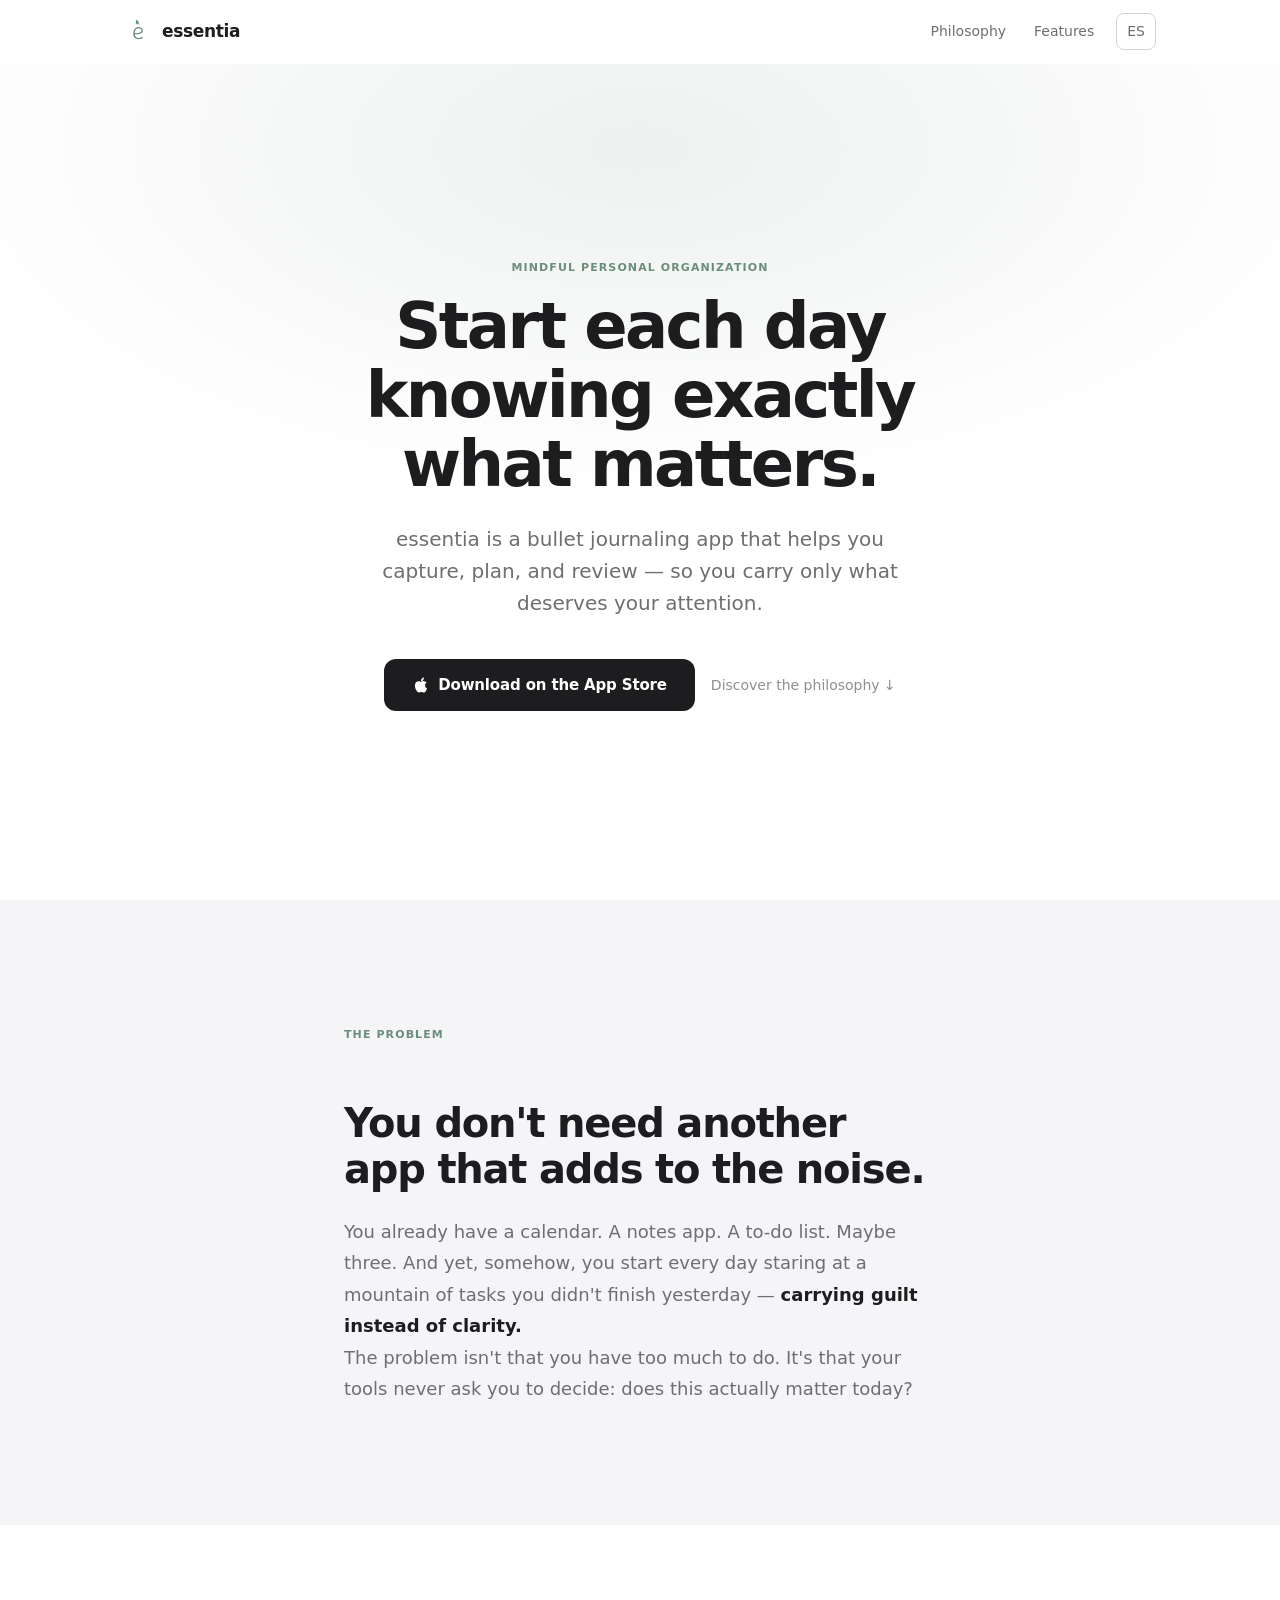
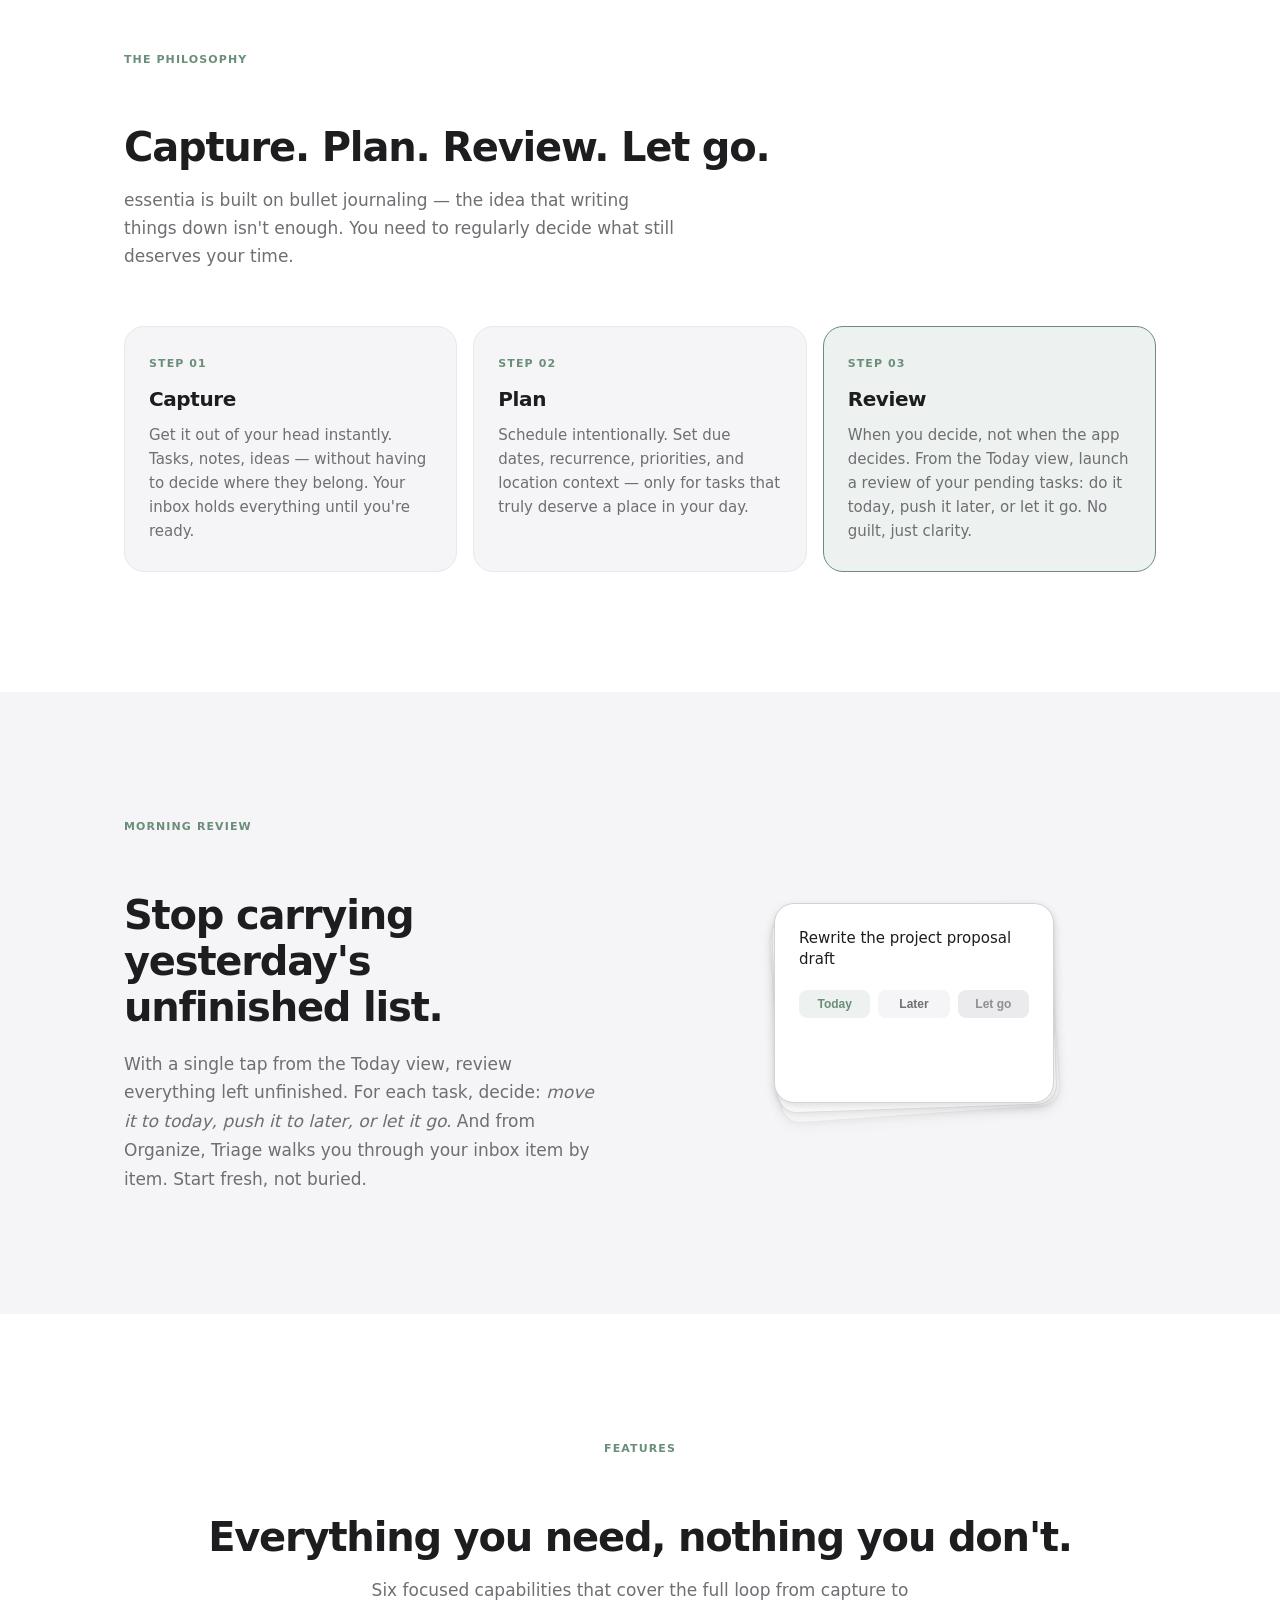
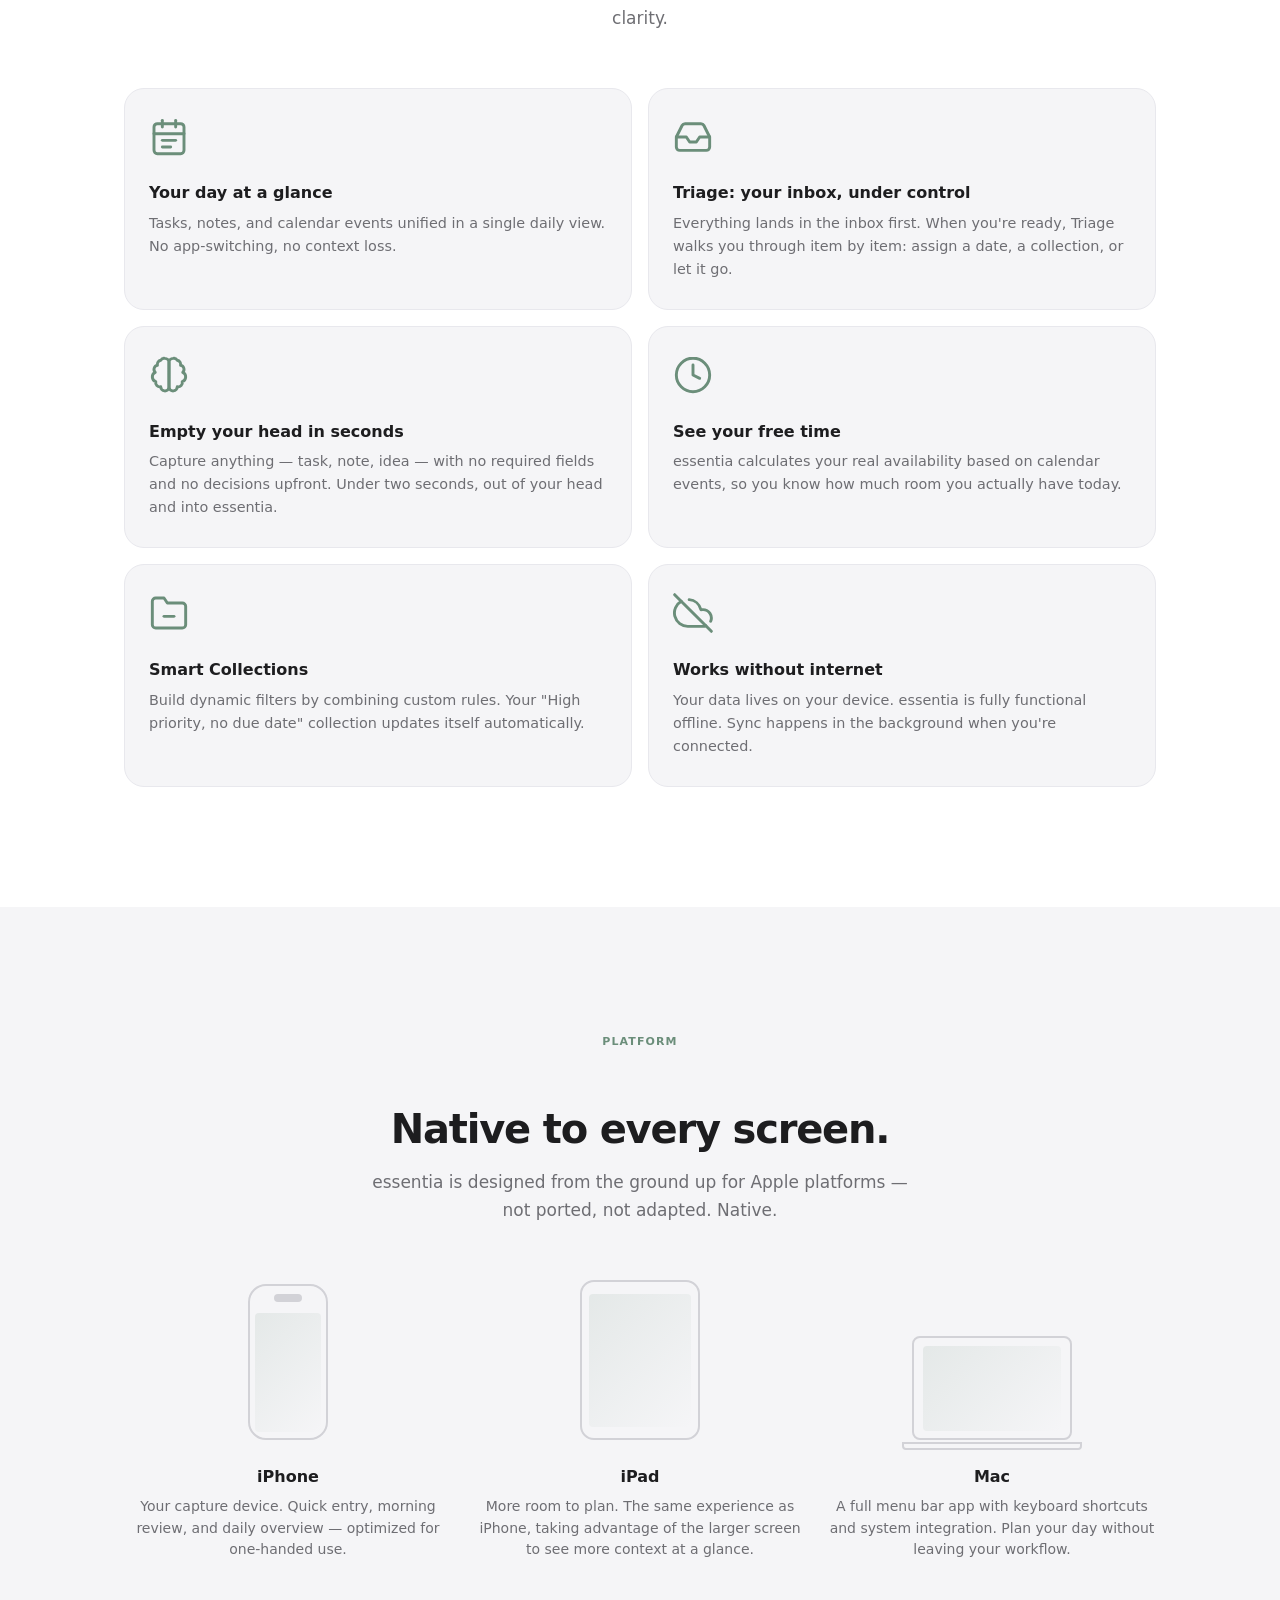
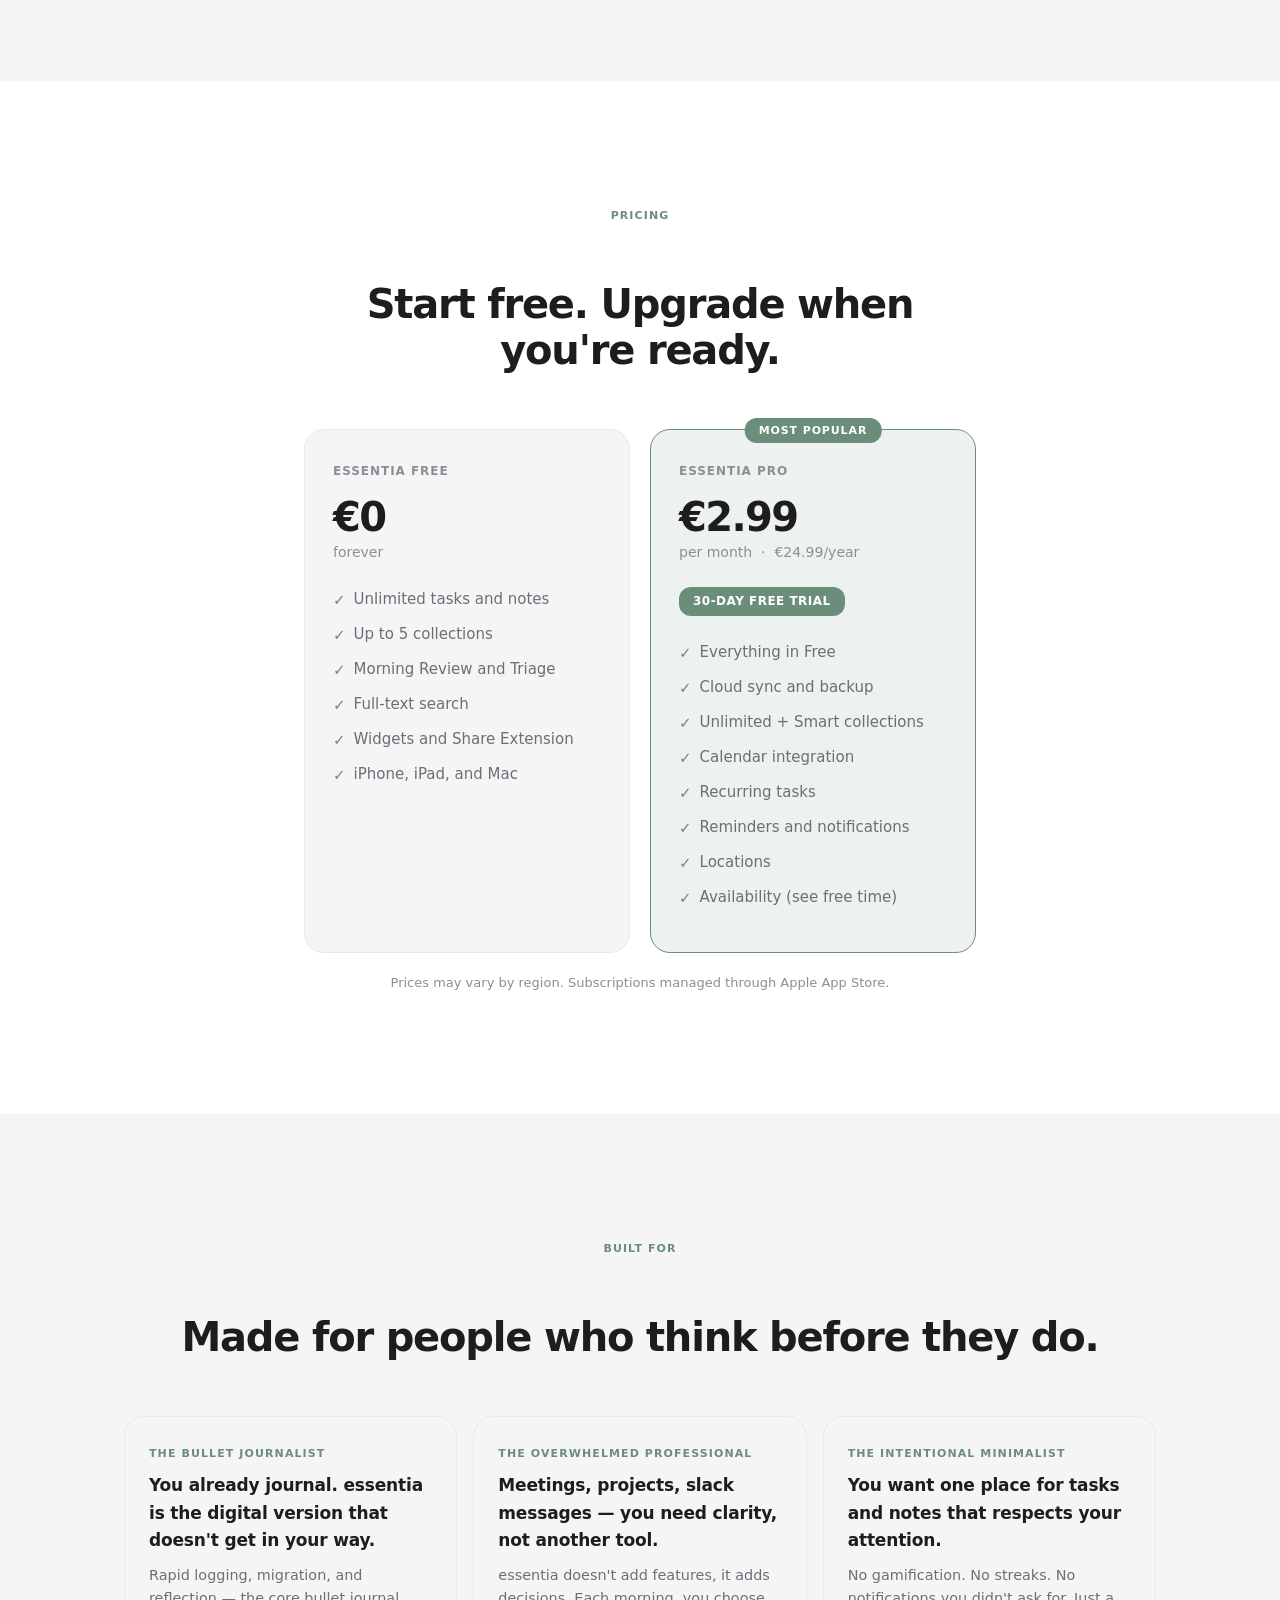
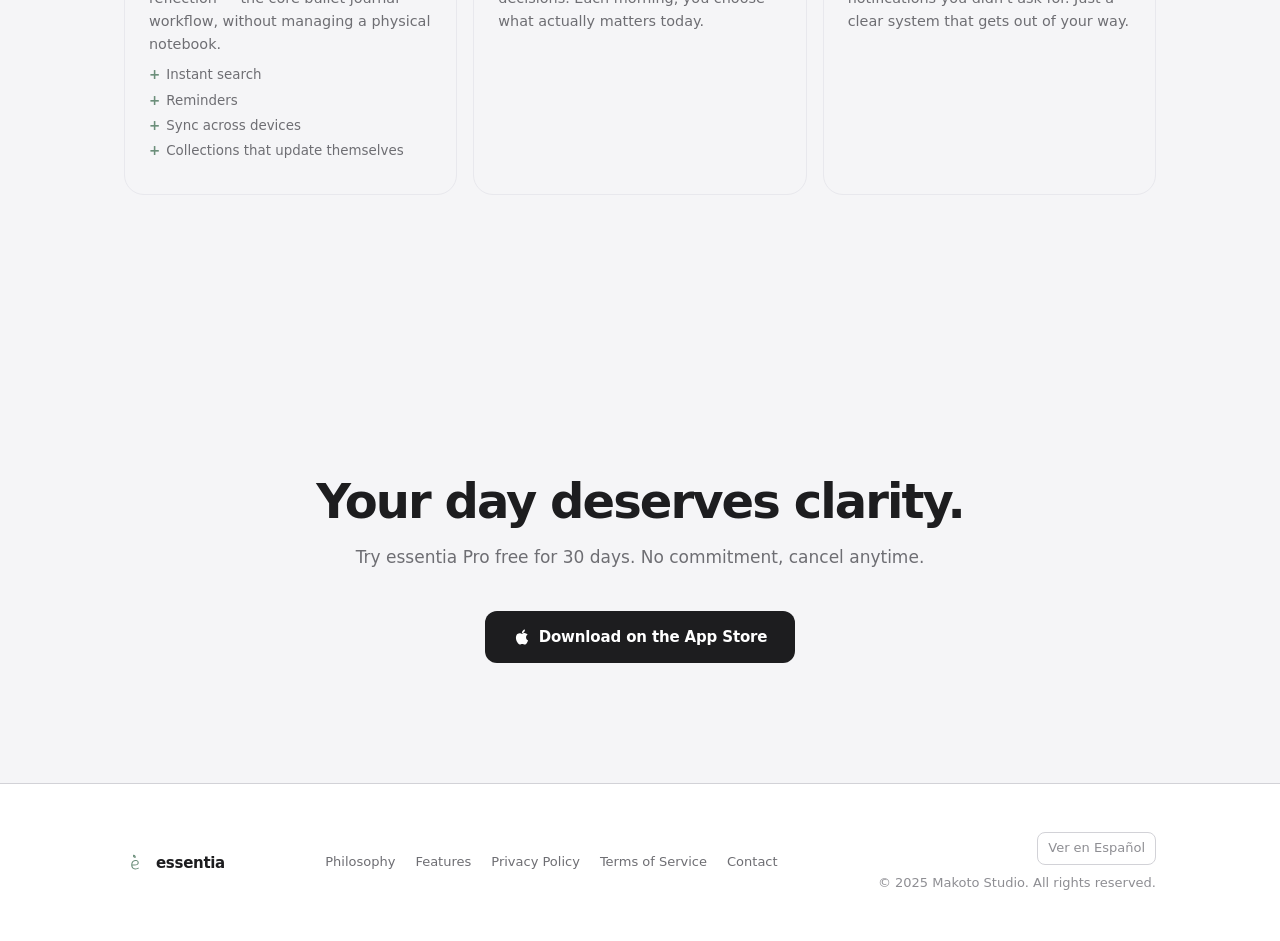
==== commit 08a28e63: "redesign: landing page content and UX revision (v3) - Nav: reorder links to Filosofía/Philosophy fir" ====
--- a/en/index.html
+++ b/en/index.html
@@ -9,7 +9,7 @@
     <link rel="alternate" hreflang="en" href="https://essentia.makotostudio.dev/en/">
     <link rel="alternate" hreflang="es" href="https://essentia.makotostudio.dev/es/">
     <link rel="alternate" hreflang="x-default" href="https://essentia.makotostudio.dev/en/">
-    <link rel="stylesheet" href="/assets/css/styles.css?v=2">
+    <link rel="stylesheet" href="/assets/css/styles.css?v=3">
     <meta name="theme-color" content="#6B8E7A" media="(prefers-color-scheme: light)">
     <meta name="theme-color" content="#8FB8A2" media="(prefers-color-scheme: dark)">
     <!-- Open Graph -->
@@ -51,8 +51,8 @@
             <span class="brand-name">essentia</span>
         </a>
         <nav class="site-nav" aria-label="Main navigation">
+            <a href="#how-it-works" class="nav-how">Philosophy</a>
             <a href="#features" class="nav-features">Features</a>
-            <a href="#how-it-works" class="nav-how">How It Works</a>
             <a href="/es/" class="lang-switcher" aria-label="Ver en español">ES</a>
         </nav>
     </div>
@@ -65,7 +65,7 @@
      ========================================================= -->
 <section class="hero" aria-labelledby="hero-heading">
     <div class="container">
-        <span class="section-label hero-animate">Personal organization</span>
+        <span class="section-label hero-animate">Mindful personal organization</span>
         <h1 class="hero-title hero-animate" id="hero-heading">
             Start each day knowing exactly what matters.
         </h1>
@@ -78,7 +78,7 @@
                 Download on the App Store
             </a>
             <a href="#how-it-works" class="hero-scroll-hint">
-                See How It Works ↓
+                Discover the philosophy ↓
             </a>
         </div>
     </div>
@@ -128,7 +128,7 @@
             <div class="philosophy-card accent">
                 <span class="philosophy-step">Step 03</span>
                 <h3>Review</h3>
-                <p>Every morning, face your unfinished list and make a real decision: Do it today, push it later, or let it go. No guilt, just clarity.</p>
+                <p>When you decide, not when the app decides. From the Today view, launch a review of your pending tasks: do it today, push it later, or let it go. No guilt, just clarity.</p>
             </div>
         </div>
     </div>
@@ -143,7 +143,7 @@
             <div class="morning-review-text">
                 <span class="section-label">Morning Review</span>
                 <h2 class="section-title" id="review-heading">Stop carrying yesterday's unfinished list.</h2>
-                <p>Each morning, essentia surfaces your pending tasks and asks a simple question: <em>does this still matter?</em> Move it to today, push it to later, or release it. Start fresh, not buried.</p>
+                <p>With a single tap from the Today view, review everything left unfinished. For each task, decide: <em>move it to today, push it to later, or let it go.</em> And from Organize, Triage walks you through your inbox item by item. Start fresh, not buried.</p>
             </div>
             <div class="card-stack" aria-hidden="true">
                 <!-- Back card (abstract) -->
@@ -189,23 +189,19 @@
             </div>
             <div class="feature-card">
                 <svg class="feature-icon" viewBox="0 0 24 24" fill="none" stroke="currentColor" stroke-width="1.75" stroke-linecap="round" stroke-linejoin="round" aria-hidden="true">
-                    <path d="M14 2H6a2 2 0 0 0-2 2v16a2 2 0 0 0 2 2h12a2 2 0 0 0 2-2V8z"/>
-                    <polyline points="14 2 14 8 20 8"/>
-                    <line x1="16" y1="13" x2="8" y2="13"/>
-                    <line x1="16" y1="17" x2="8" y2="17"/>
-                    <polyline points="10 9 9 9 8 9"/>
-                </svg>
-                <p class="feature-title">Notes that remember where they belong</p>
-                <p class="feature-desc">Attach notes directly to calendar events. Your meeting prep and follow-ups live right next to the event.</p>
-            </div>
-            <div class="feature-card">
-                <svg class="feature-icon" viewBox="0 0 24 24" fill="none" stroke="currentColor" stroke-width="1.75" stroke-linecap="round" stroke-linejoin="round" aria-hidden="true">
-                    <circle cx="12" cy="12" r="10"/>
-                    <line x1="12" y1="8" x2="12" y2="16"/>
-                    <line x1="8" y1="12" x2="16" y2="12"/>
-                </svg>
-                <p class="feature-title">Capture first, organize later</p>
-                <p class="feature-desc">An inbox that accepts anything — task, note, idea — with no required fields. Get it out of your head in under two seconds.</p>
+                    <polyline points="22 12 16 12 14 15 10 15 8 12 2 12"/>
+                    <path d="M5.45 5.11L2 12v6a2 2 0 0 0 2 2h16a2 2 0 0 0 2-2v-6l-3.45-6.89A2 2 0 0 0 16.76 4H7.24a2 2 0 0 0-1.79 1.11z"/>
+                </svg>
+                <p class="feature-title">Triage: your inbox, under control</p>
+                <p class="feature-desc">Everything lands in the inbox first. When you're ready, Triage walks you through item by item: assign a date, a collection, or let it go.</p>
+            </div>
+            <div class="feature-card">
+                <svg class="feature-icon" viewBox="0 0 24 24" fill="none" stroke="currentColor" stroke-width="1.75" stroke-linecap="round" stroke-linejoin="round" aria-hidden="true">
+                    <path d="M9.5 2A2.5 2.5 0 0 1 12 4.5v15a2.5 2.5 0 0 1-4.96-.44 2.5 2.5 0 0 1-2.96-3.08 3 3 0 0 1-.34-5.58 2.5 2.5 0 0 1 1.32-4.24 2.5 2.5 0 0 1 1.98-3A2.5 2.5 0 0 1 9.5 2Z"/>
+                    <path d="M14.5 2A2.5 2.5 0 0 0 12 4.5v15a2.5 2.5 0 0 0 4.96-.44 2.5 2.5 0 0 0 2.96-3.08 3 3 0 0 0 .34-5.58 2.5 2.5 0 0 0-1.32-4.24 2.5 2.5 0 0 0-1.98-3A2.5 2.5 0 0 0 14.5 2Z"/>
+                </svg>
+                <p class="feature-title">Empty your head in seconds</p>
+                <p class="feature-desc">Capture anything — task, note, idea — with no required fields and no decisions upfront. Under two seconds, out of your head and into essentia.</p>
             </div>
             <div class="feature-card">
                 <svg class="feature-icon" viewBox="0 0 24 24" fill="none" stroke="currentColor" stroke-width="1.75" stroke-linecap="round" stroke-linejoin="round" aria-hidden="true">
@@ -221,16 +217,15 @@
                     <line x1="9" y1="14" x2="15" y2="14"/>
                 </svg>
                 <p class="feature-title">Smart Collections</p>
-                <p class="feature-desc">Build dynamic filters with boolean logic. Your "High priority, no due date" collection updates itself automatically.</p>
-            </div>
-            <div class="feature-card">
-                <svg class="feature-icon" viewBox="0 0 24 24" fill="none" stroke="currentColor" stroke-width="1.75" stroke-linecap="round" stroke-linejoin="round" aria-hidden="true">
-                    <path d="M1 6v16l7-4 8 4 7-4V2l-7 4-8-4-7 4z"/>
-                    <line x1="8" y1="2" x2="8" y2="18"/>
-                    <line x1="16" y1="6" x2="16" y2="22"/>
+                <p class="feature-desc">Build dynamic filters by combining custom rules. Your "High priority, no due date" collection updates itself automatically.</p>
+            </div>
+            <div class="feature-card">
+                <svg class="feature-icon" viewBox="0 0 24 24" fill="none" stroke="currentColor" stroke-width="1.75" stroke-linecap="round" stroke-linejoin="round" aria-hidden="true">
+                    <path d="M22.61 16.95A5 5 0 0 0 18 10h-1.26a8 8 0 0 0-7.05-6M5 5a8 8 0 0 0 4 15h9a5 5 0 0 0 1.7-.3"/>
+                    <line x1="1" y1="1" x2="23" y2="23"/>
                 </svg>
                 <p class="feature-title">Works without internet</p>
-                <p class="feature-desc">Local-first architecture means essentia is fully functional offline. Sync happens in the background when you're connected.</p>
+                <p class="feature-desc">Your data lives on your device. essentia is fully functional offline. Sync happens in the background when you're connected.</p>
             </div>
         </div>
     </div>
@@ -259,7 +254,7 @@
                     <div class="device-screen"></div>
                 </div>
                 <p class="platform-card-title">iPad</p>
-                <p class="platform-card-desc">Multi-column layout with sidebar navigation. See your day, your collections, and your inbox simultaneously.</p>
+                <p class="platform-card-desc">More room to plan. The same experience as iPhone, taking advantage of the larger screen to see more context at a glance.</p>
             </div>
             <div class="platform-card">
                 <div class="device-silhouette device-mac" aria-hidden="true">
@@ -287,11 +282,11 @@
                 <p class="pricing-price">€0</p>
                 <p class="pricing-period">forever</p>
                 <ul class="pricing-features">
-                    <li>Full task and note management</li>
-                    <li>Calendar integration</li>
-                    <li>Morning Review</li>
-                    <li>Smart Collections</li>
-                    <li>Offline-first, always</li>
+                    <li>Unlimited tasks and notes</li>
+                    <li>Up to 5 collections</li>
+                    <li>Morning Review and Triage</li>
+                    <li>Full-text search</li>
+                    <li>Widgets and Share Extension</li>
                     <li>iPhone, iPad, and Mac</li>
                 </ul>
             </div>
@@ -299,12 +294,17 @@
                 <div class="pricing-badge">Most popular</div>
                 <p class="pricing-tier">essentia Pro</p>
                 <p class="pricing-price">€2.99</p>
-                <p class="pricing-period">per month &nbsp;·&nbsp; €24.99/year (30-day free trial)</p>
+                <p class="pricing-period">per month &nbsp;·&nbsp; €24.99/year</p>
+                <span class="pricing-trial-badge">30-day free trial</span>
                 <ul class="pricing-features">
                     <li>Everything in Free</li>
-                    <li>Cross-device cloud sync</li>
-                    <li>Multi-device access</li>
-                    <li>Priority support</li>
+                    <li>Cloud sync and backup</li>
+                    <li>Unlimited + Smart collections</li>
+                    <li>Calendar integration</li>
+                    <li>Recurring tasks</li>
+                    <li>Reminders and notifications</li>
+                    <li>Locations</li>
+                    <li>Availability (see free time)</li>
                 </ul>
             </div>
         </div>
@@ -326,6 +326,12 @@
                 <span class="audience-type">The bullet journalist</span>
                 <h3>You already journal. essentia is the digital version that doesn't get in your way.</h3>
                 <p>Rapid logging, migration, and reflection — the core bullet journal workflow, without managing a physical notebook.</p>
+                <ul class="audience-extras">
+                    <li>Instant search</li>
+                    <li>Reminders</li>
+                    <li>Sync across devices</li>
+                    <li>Collections that update themselves</li>
+                </ul>
             </div>
             <div class="audience-card">
                 <span class="audience-type">The overwhelmed professional</span>
@@ -347,7 +353,7 @@
 <section class="cta-final" aria-labelledby="cta-heading">
     <div class="container">
         <h2 class="cta-title reveal" id="cta-heading">Your day deserves clarity.</h2>
-        <p class="cta-subtitle reveal">Download essentia free. No waitlist, no setup.</p>
+        <p class="cta-subtitle reveal">Try essentia Pro free for 30 days. No commitment, cancel anytime.</p>
         <div class="cta-actions reveal">
             <a href="#" class="btn-primary" aria-label="Download essentia on the App Store">
                 <svg viewBox="0 0 24 24" fill="currentColor" width="18" height="18" aria-hidden="true"><path d="M18.71 19.5c-.83 1.24-1.71 2.45-3.05 2.47-1.34.03-1.77-.79-3.29-.79-1.53 0-2 .77-3.27.82-1.31.05-2.3-1.32-3.14-2.53C4.25 17 2.94 12.45 4.7 9.39c.87-1.52 2.43-2.48 4.12-2.51 1.28-.02 2.5.87 3.29.87.78 0 2.26-1.07 3.8-.91.65.03 2.47.26 3.64 1.98-.09.06-2.17 1.28-2.15 3.81.03 3.02 2.65 4.03 2.68 4.04-.03.07-.42 1.44-1.38 2.83M13 3.5c.73-.83 1.94-1.46 2.94-1.5.13 1.17-.34 2.35-1.04 3.19-.69.85-1.83 1.51-2.95 1.42-.15-1.15.41-2.35 1.05-3.11z"/></svg>
@@ -384,8 +390,8 @@
             <span class="brand-name">essentia</span>
         </a>
         <nav class="footer-links" aria-label="Footer navigation">
+            <a href="#how-it-works">Philosophy</a>
             <a href="#features">Features</a>
-            <a href="#how-it-works">How It Works</a>
             <a href="/en/privacy/">Privacy Policy</a>
             <a href="/en/terms/">Terms of Service</a>
             <a href="mailto:developer@makotostudio.dev">Contact</a>
--- a/assets/css/styles.css
+++ b/assets/css/styles.css
@@ -763,13 +763,14 @@
 .device-phone::before {
     content: '';
     position: absolute;
-    top: 10px;
+    top: 8px;
     left: 50%;
     transform: translateX(-50%);
-    width: 24px;
-    height: 4px;
+    width: 28px;
+    height: 8px;
     background-color: var(--border);
-    border-radius: 2px;
+    border-radius: 4px;
+    z-index: 2;
 }
 
 .device-tablet {
@@ -779,15 +780,7 @@
 }
 
 .device-tablet::before {
-    content: '';
-    position: absolute;
-    right: -12px;
-    top: 50%;
-    transform: translateY(-50%);
-    width: 4px;
-    height: 32px;
-    background-color: var(--border);
-    border-radius: 2px;
+    display: none;
 }
 
 .device-mac {
@@ -819,8 +812,8 @@
 }
 
 .device-phone .device-screen {
-    margin-top: 18px;
-    height: 75%;
+    margin-top: 20px;
+    height: 78%;
 }
 
 .platform-card-title {
@@ -1242,6 +1235,49 @@
 }
 
 /* =========================================================
+   Trial badge en pricing
+   ========================================================= */
+
+.pricing-trial-badge {
+    display: inline-block;
+    background-color: var(--accent);
+    color: white;
+    font-size: 0.75rem;
+    font-weight: 700;
+    letter-spacing: 0.04em;
+    padding: 5px 14px;
+    border-radius: 12px;
+    margin-bottom: 24px;
+    text-transform: uppercase;
+}
+
+/* =========================================================
+   Lista de extras en audience cards
+   ========================================================= */
+
+.audience-extras {
+    list-style: none;
+    padding: 0;
+    margin: 8px 0 0;
+}
+
+.audience-extras li {
+    font-size: 0.8375rem;
+    color: var(--text-secondary);
+    margin-bottom: 4px;
+    display: flex;
+    align-items: flex-start;
+    gap: 6px;
+}
+
+.audience-extras li::before {
+    content: '+';
+    color: var(--accent);
+    font-weight: 700;
+    flex-shrink: 0;
+}
+
+/* =========================================================
    Responsive — Tablet (768px)
    ========================================================= */
 
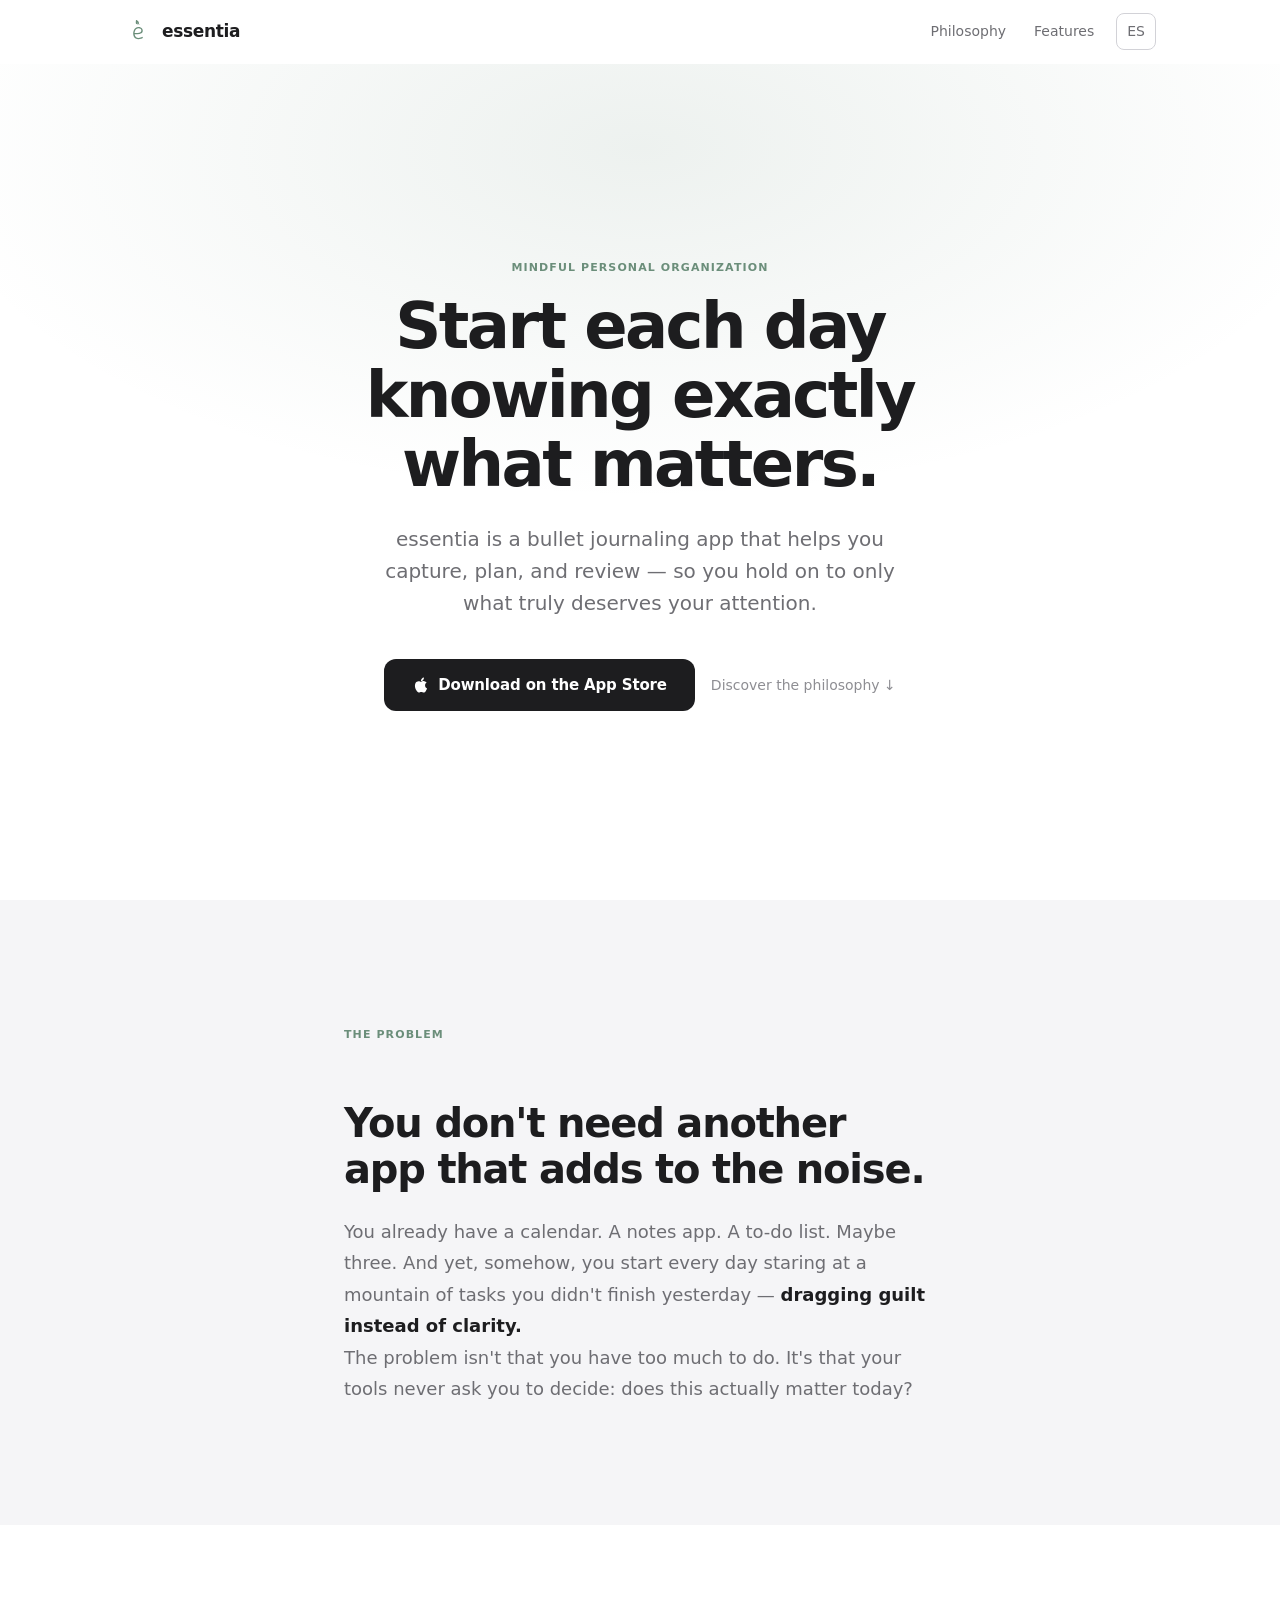
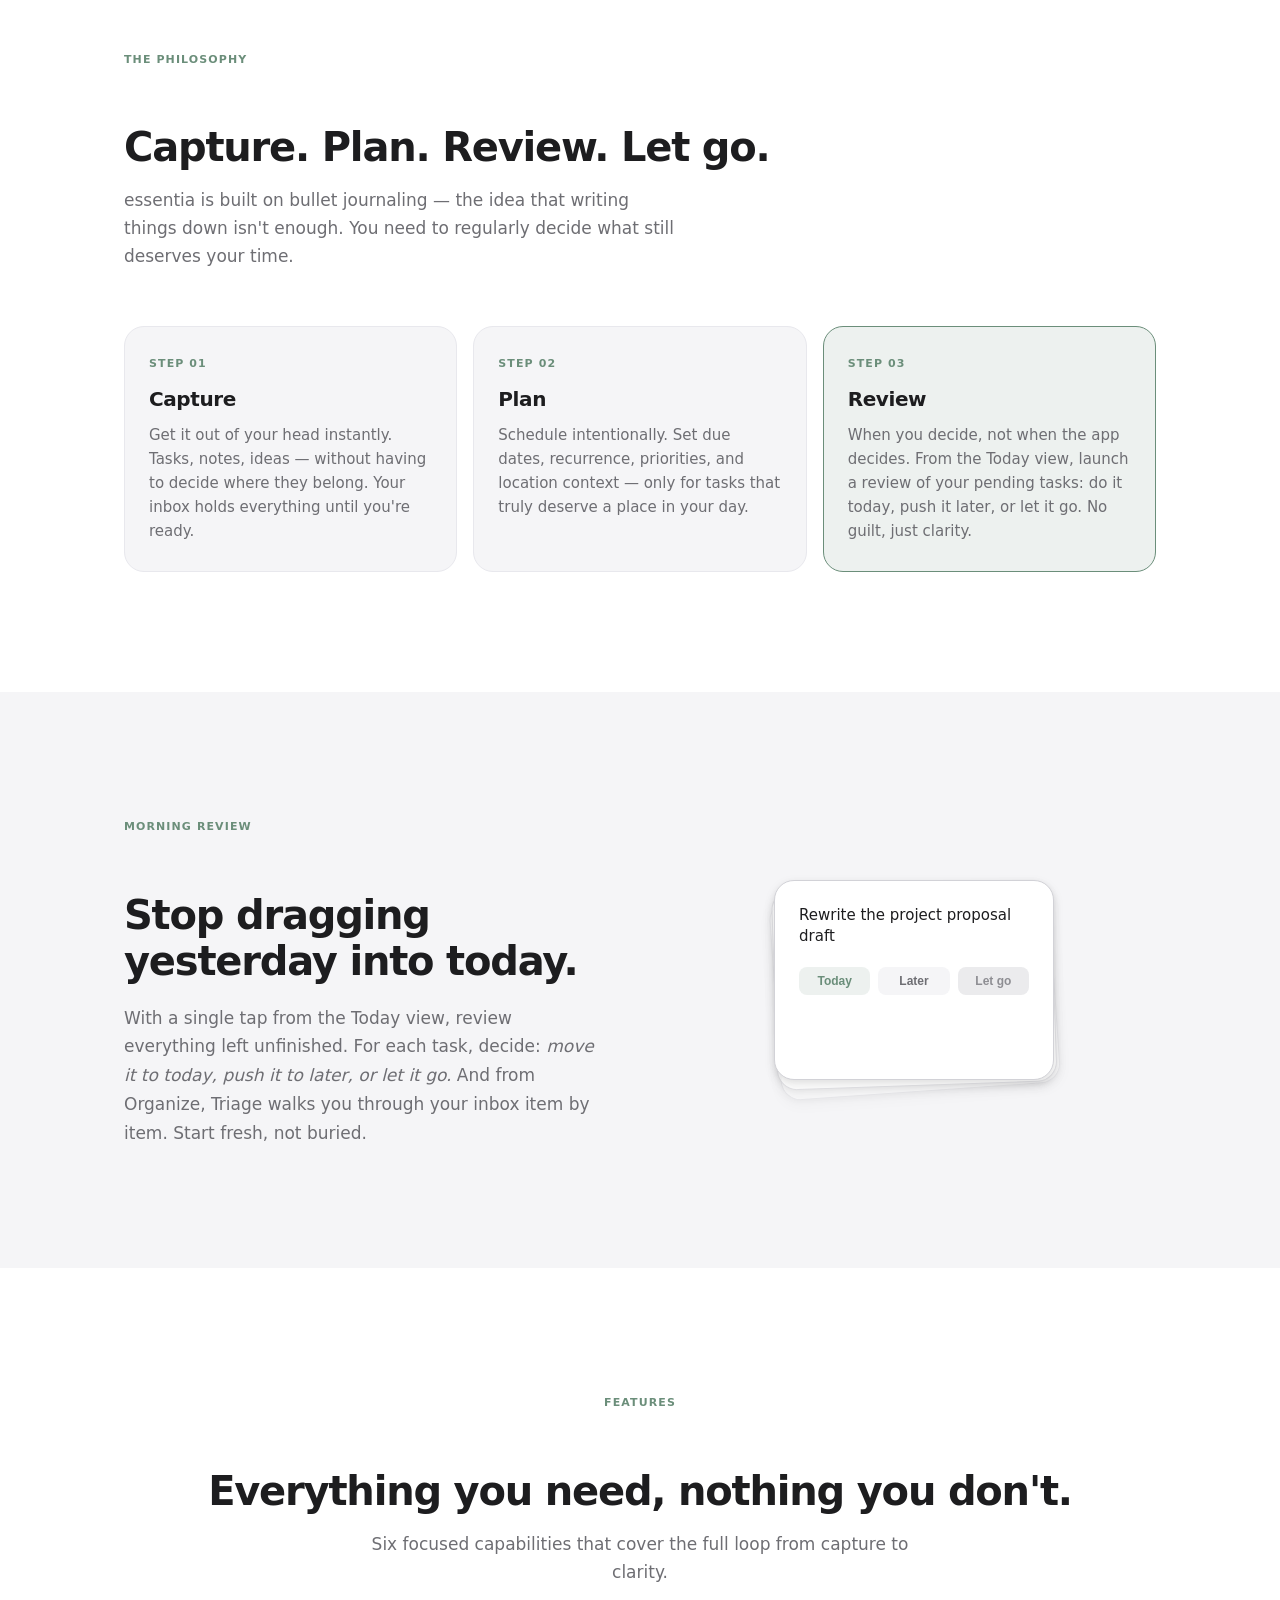
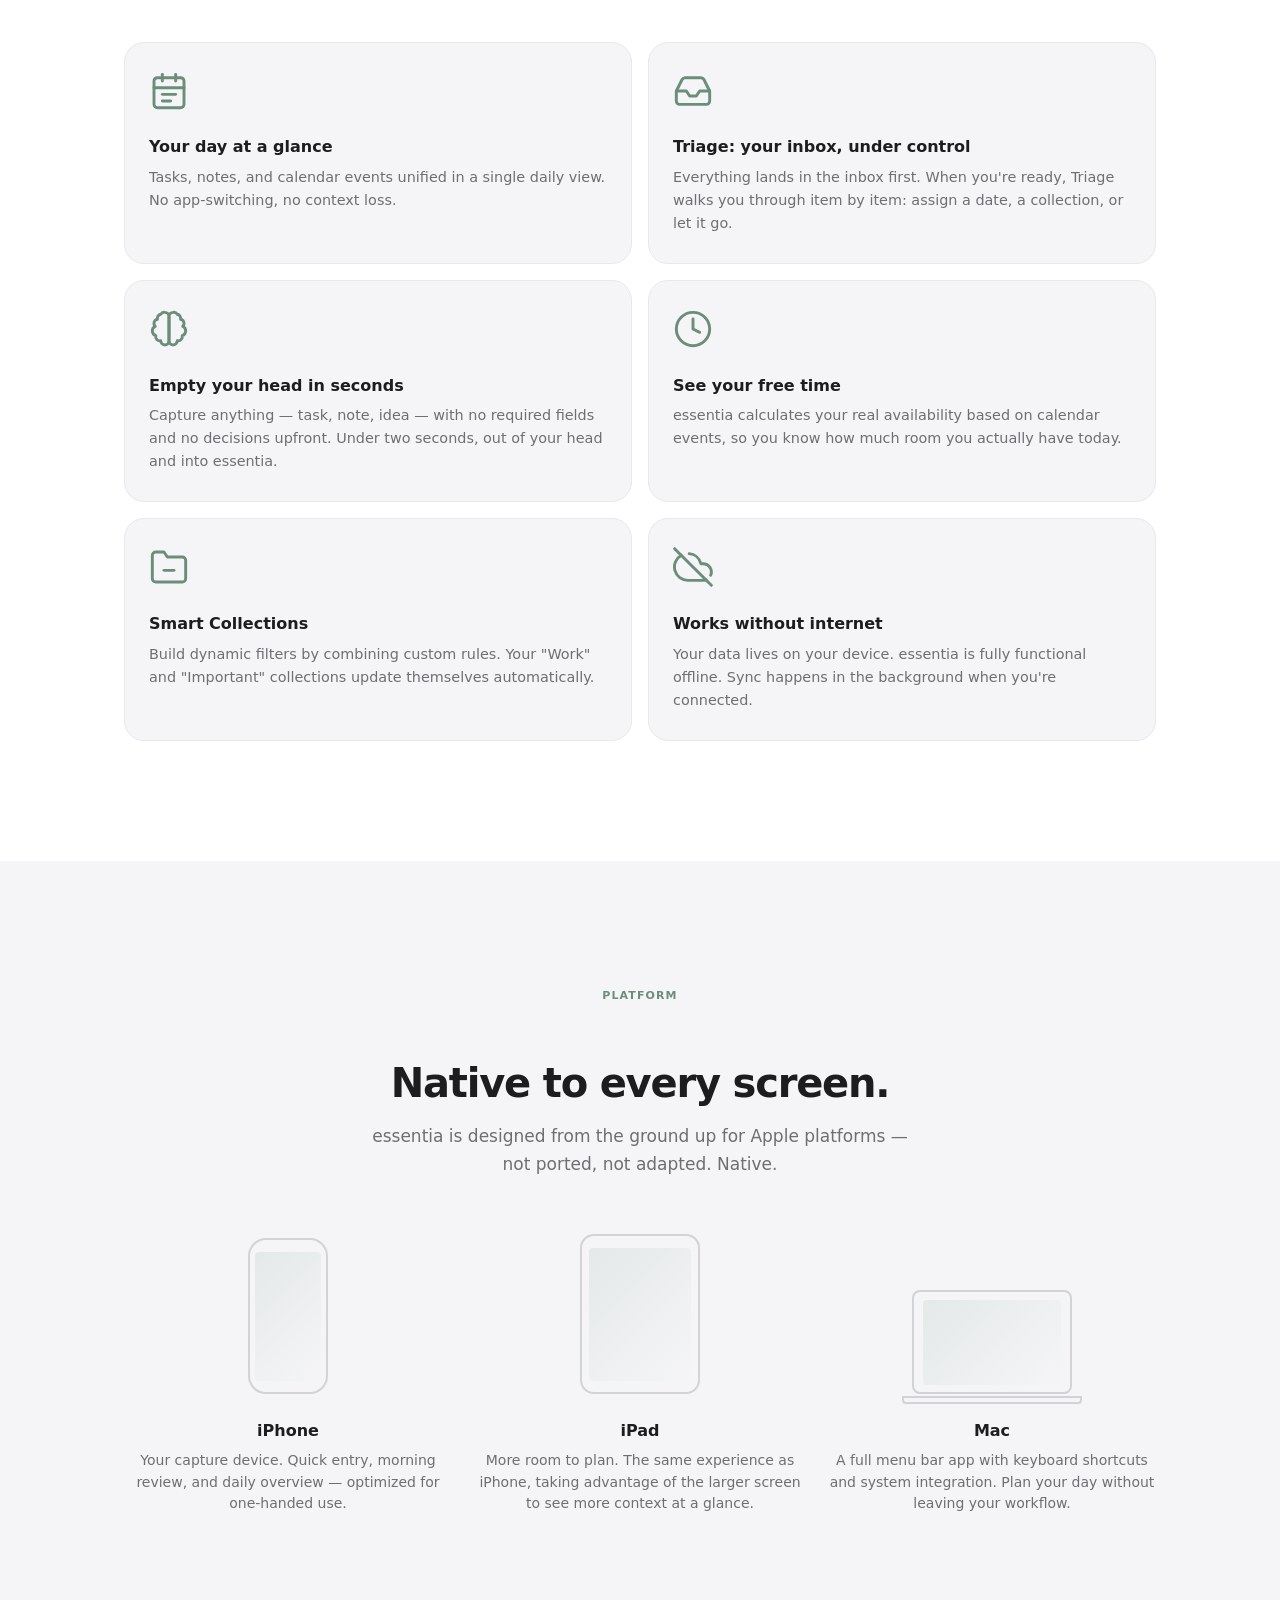
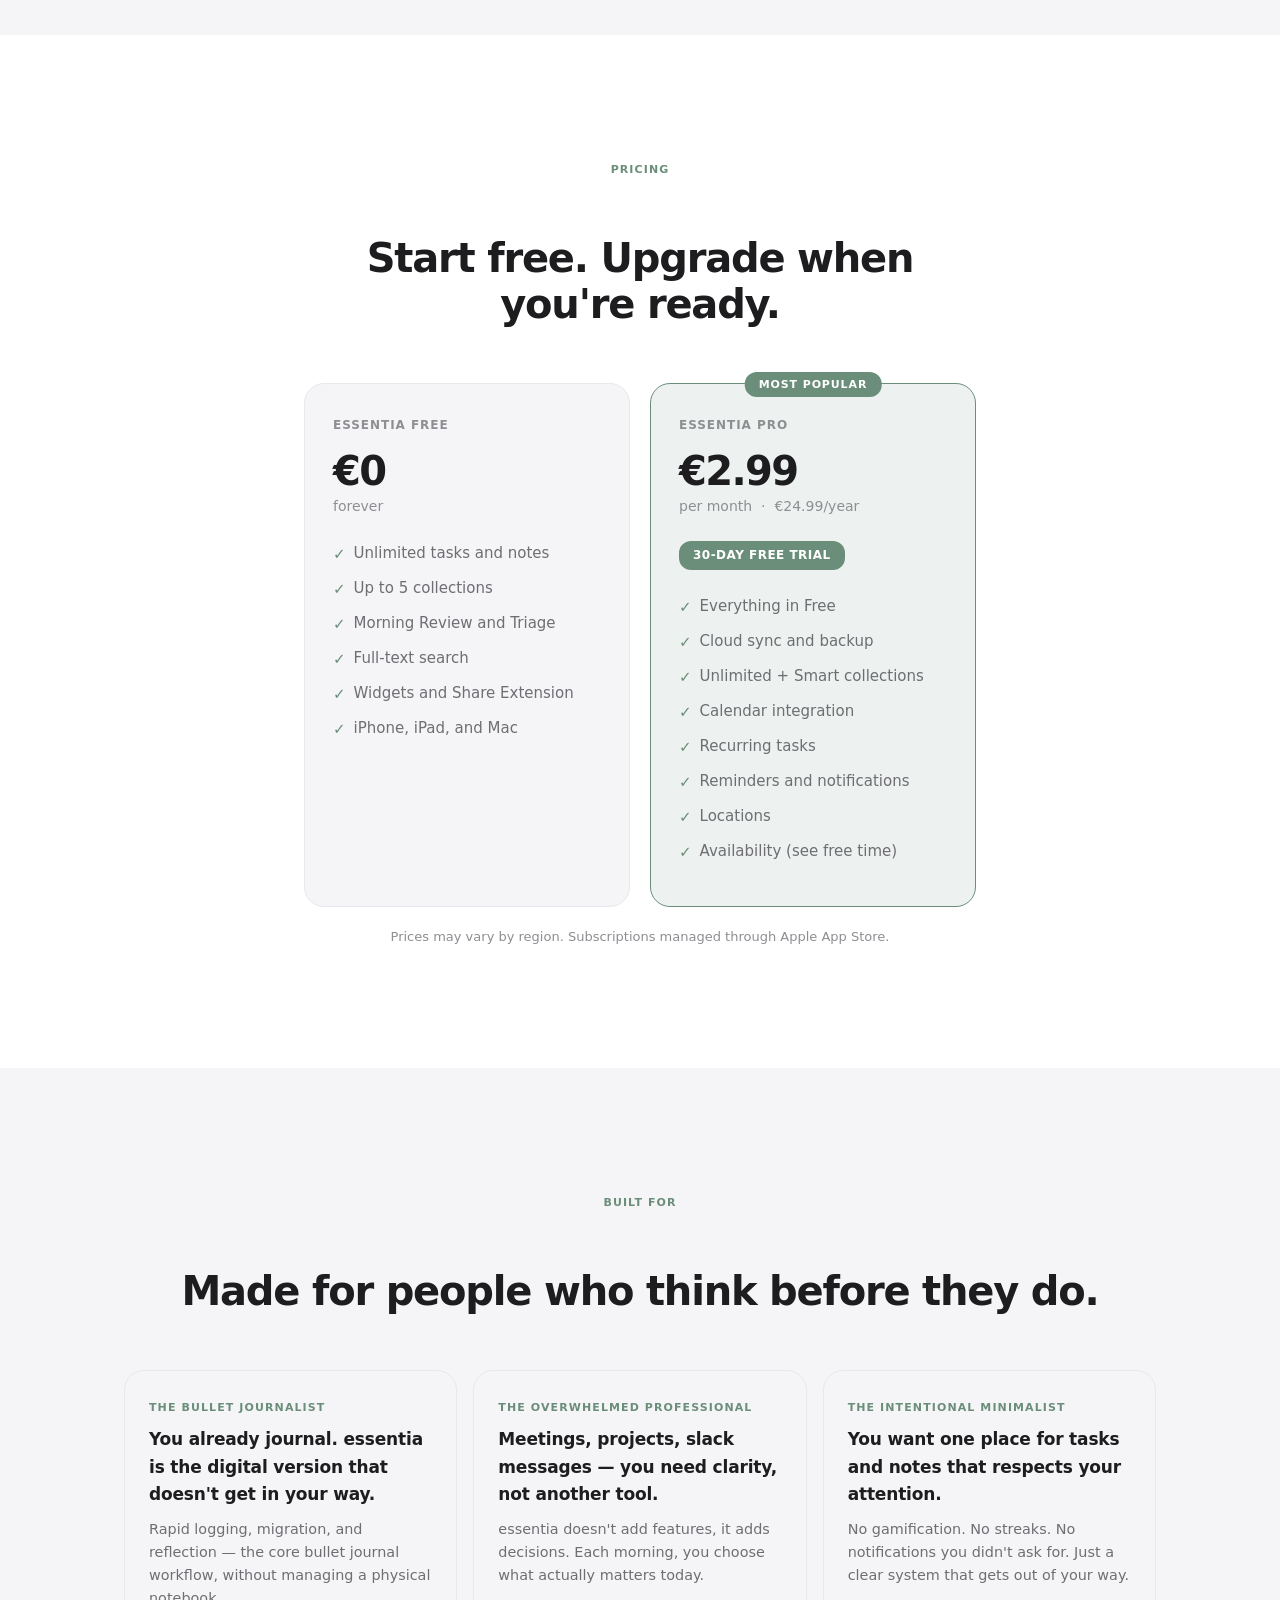
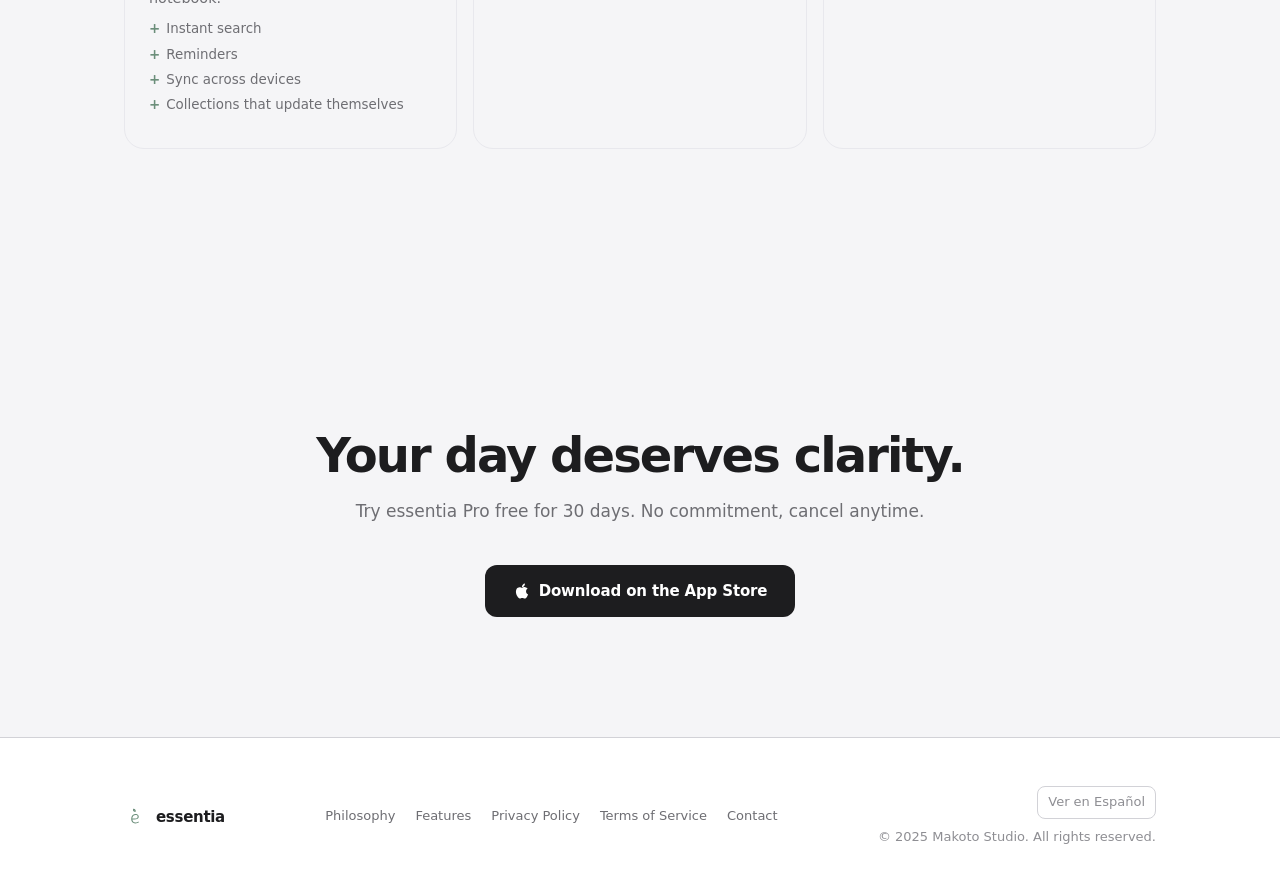
==== commit c48a1e22: "fix: iPhone mockup clean frame, remove "cargar" wording, update collections example - iPhone device:" ====
--- a/en/index.html
+++ b/en/index.html
@@ -70,7 +70,7 @@
             Start each day knowing exactly what matters.
         </h1>
         <p class="hero-subtitle hero-animate">
-            essentia is a bullet journaling app that helps you capture, plan, and review — so you carry only what deserves your attention.
+            essentia is a bullet journaling app that helps you capture, plan, and review — so you hold on to only what truly deserves your attention.
         </p>
         <div class="hero-actions hero-animate">
             <a href="#" class="btn-primary" aria-label="Download essentia on the App Store">
@@ -94,7 +94,7 @@
             You don't need another app that adds to the noise.
         </h2>
         <p class="problem-body reveal">
-            You already have a calendar. A notes app. A to-do list. Maybe three. And yet, somehow, you start every day staring at a mountain of tasks you didn't finish yesterday — <strong>carrying guilt instead of clarity.</strong>
+            You already have a calendar. A notes app. A to-do list. Maybe three. And yet, somehow, you start every day staring at a mountain of tasks you didn't finish yesterday — <strong>dragging guilt instead of clarity.</strong>
         </p>
         <p class="problem-body reveal">
             The problem isn't that you have too much to do. It's that your tools never ask you to decide: does this actually matter today?
@@ -142,7 +142,7 @@
         <div class="morning-review-inner">
             <div class="morning-review-text">
                 <span class="section-label">Morning Review</span>
-                <h2 class="section-title" id="review-heading">Stop carrying yesterday's unfinished list.</h2>
+                <h2 class="section-title" id="review-heading">Stop dragging yesterday into today.</h2>
                 <p>With a single tap from the Today view, review everything left unfinished. For each task, decide: <em>move it to today, push it to later, or let it go.</em> And from Organize, Triage walks you through your inbox item by item. Start fresh, not buried.</p>
             </div>
             <div class="card-stack" aria-hidden="true">
@@ -217,7 +217,7 @@
                     <line x1="9" y1="14" x2="15" y2="14"/>
                 </svg>
                 <p class="feature-title">Smart Collections</p>
-                <p class="feature-desc">Build dynamic filters by combining custom rules. Your "High priority, no due date" collection updates itself automatically.</p>
+                <p class="feature-desc">Build dynamic filters by combining custom rules. Your "Work" and "Important" collections update themselves automatically.</p>
             </div>
             <div class="feature-card">
                 <svg class="feature-icon" viewBox="0 0 24 24" fill="none" stroke="currentColor" stroke-width="1.75" stroke-linecap="round" stroke-linejoin="round" aria-hidden="true">
--- a/assets/css/styles.css
+++ b/assets/css/styles.css
@@ -761,16 +761,7 @@
 }
 
 .device-phone::before {
-    content: '';
-    position: absolute;
-    top: 8px;
-    left: 50%;
-    transform: translateX(-50%);
-    width: 28px;
-    height: 8px;
-    background-color: var(--border);
-    border-radius: 4px;
-    z-index: 2;
+    display: none;
 }
 
 .device-tablet {
@@ -812,8 +803,8 @@
 }
 
 .device-phone .device-screen {
-    margin-top: 20px;
-    height: 78%;
+    margin-top: 0;
+    height: 85%;
 }
 
 .platform-card-title {
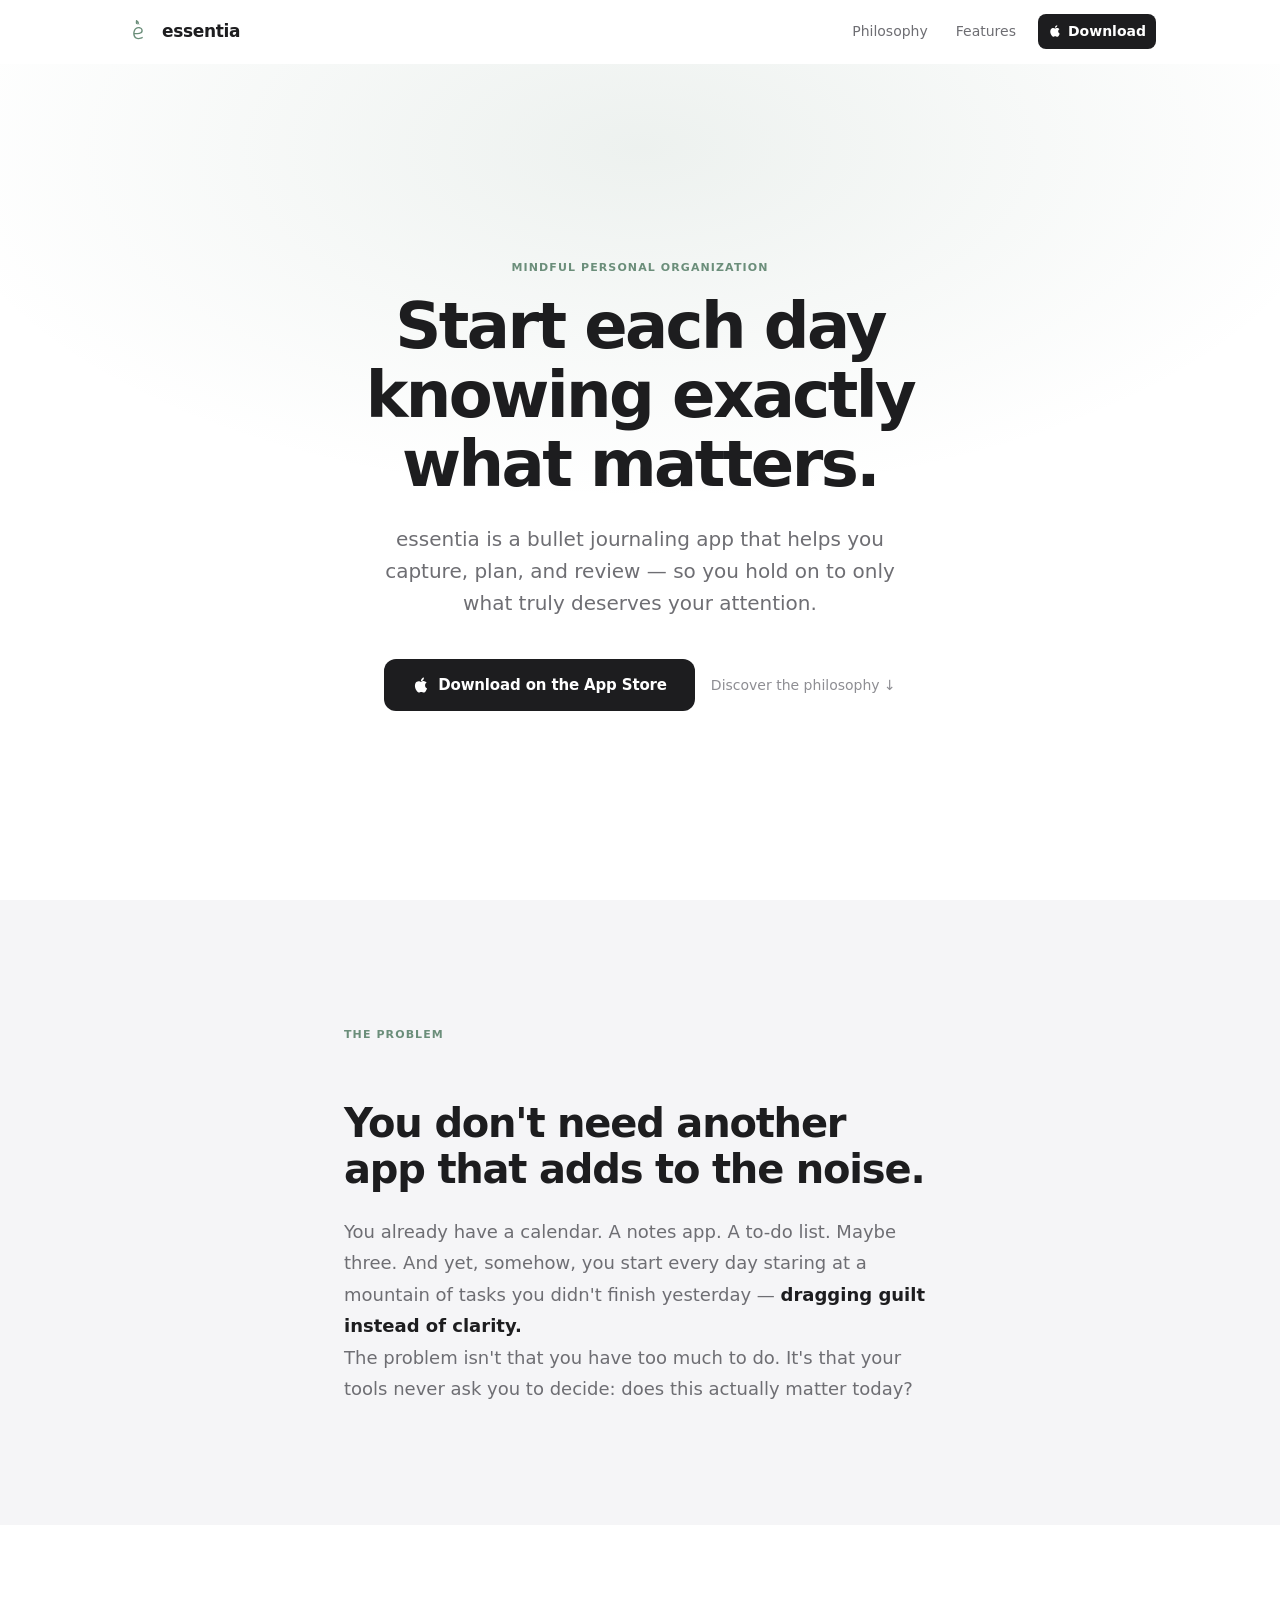
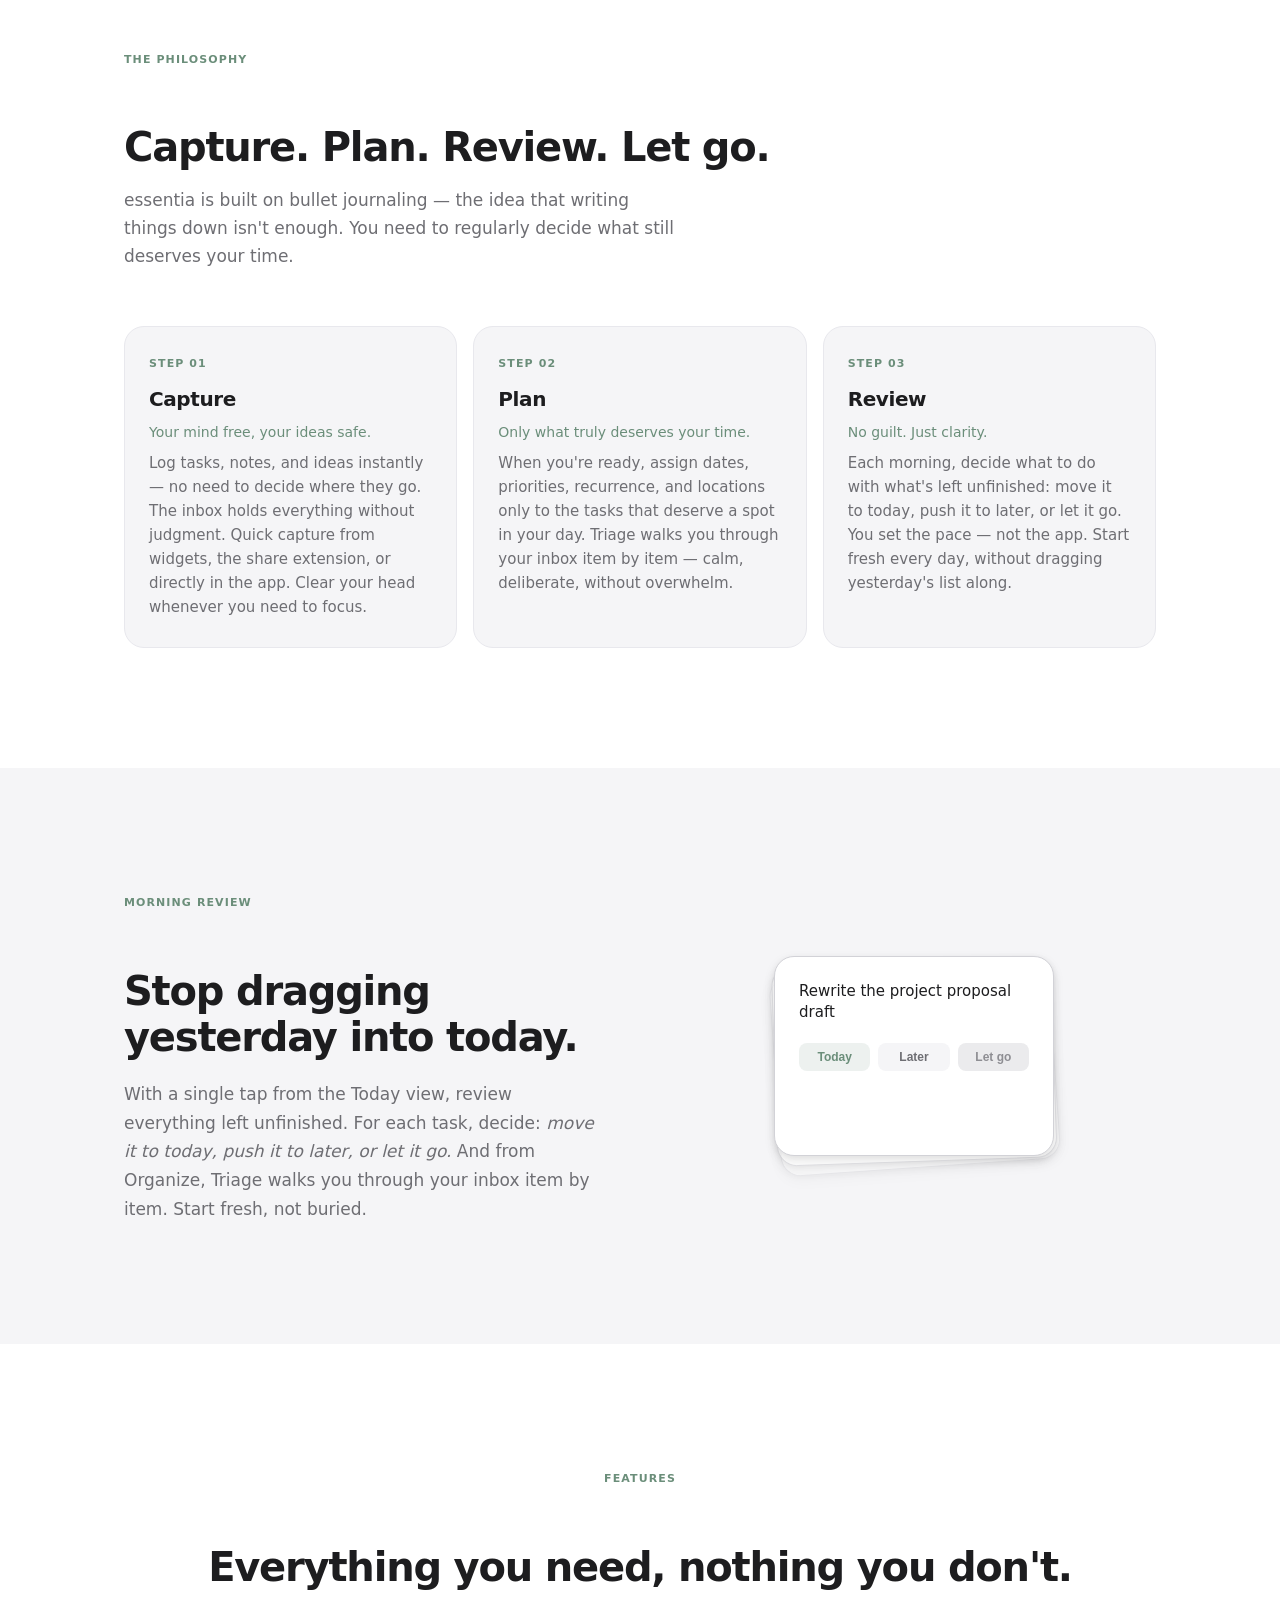
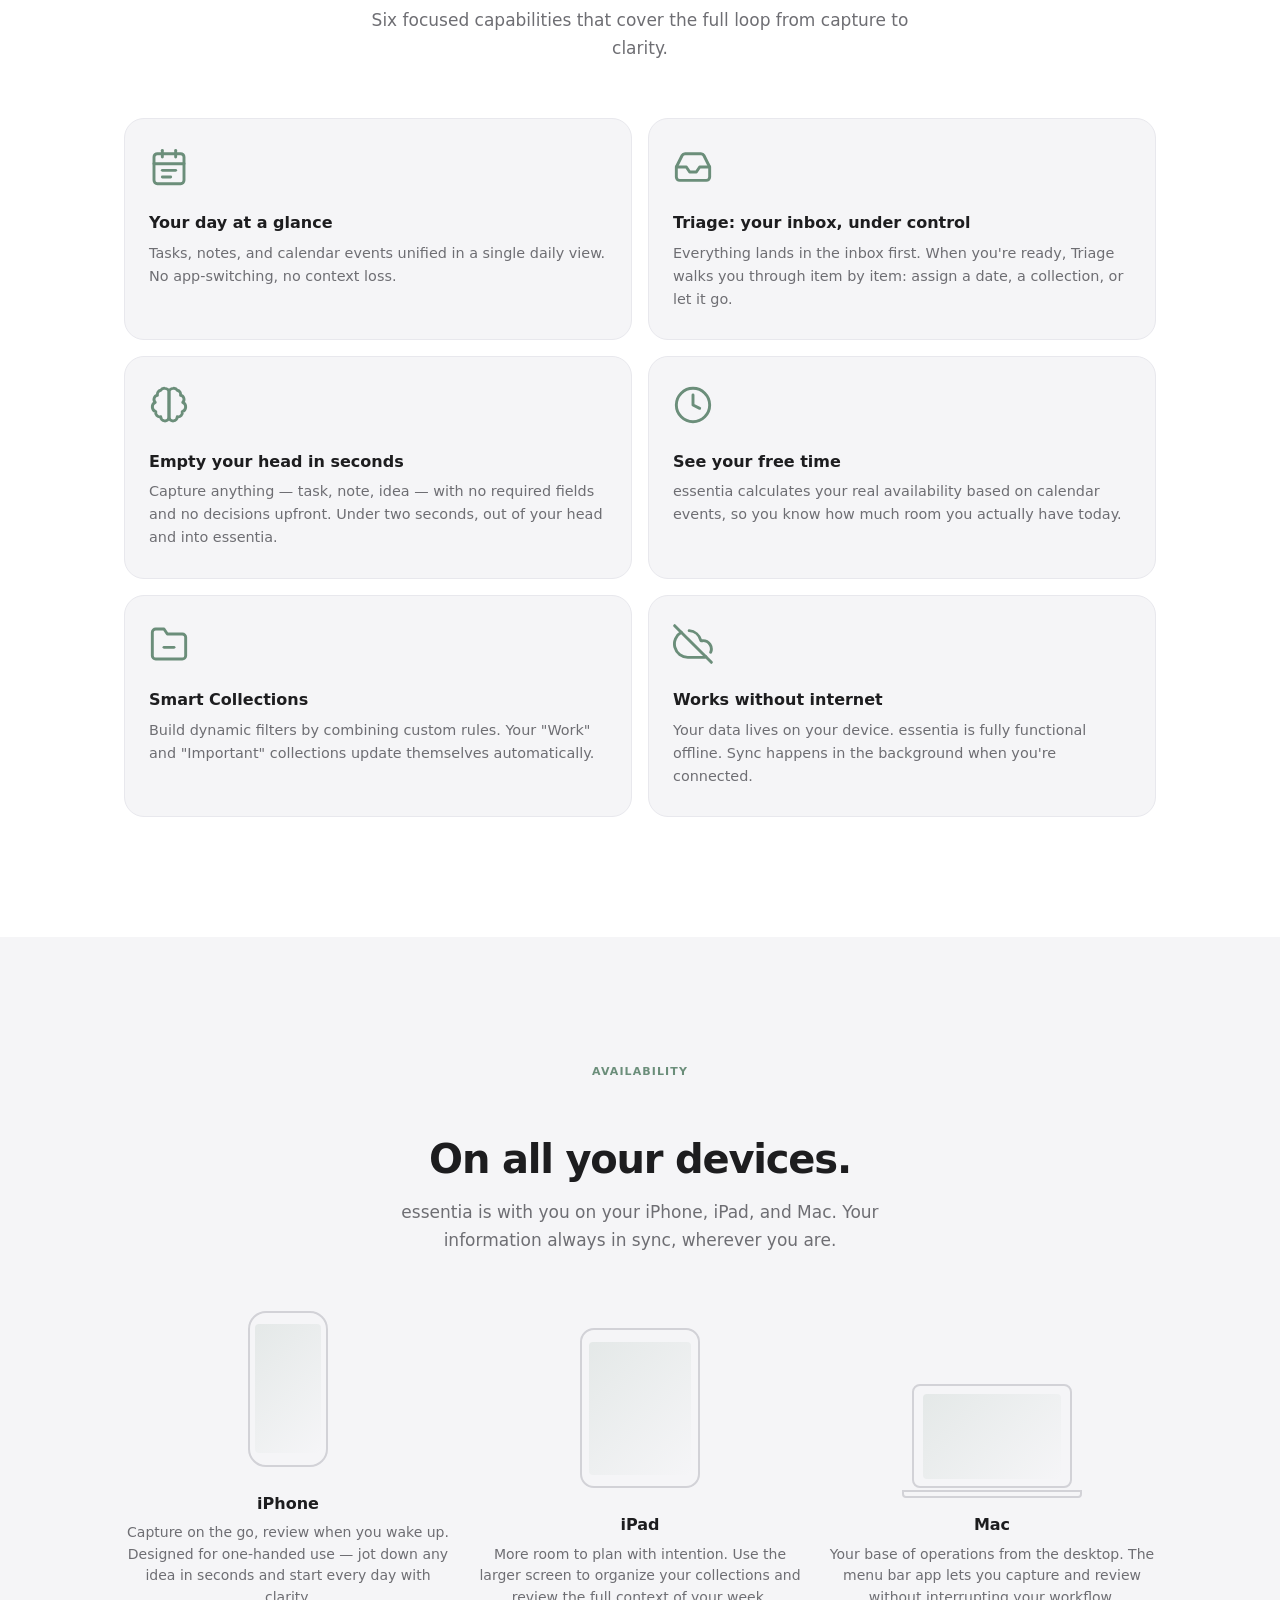
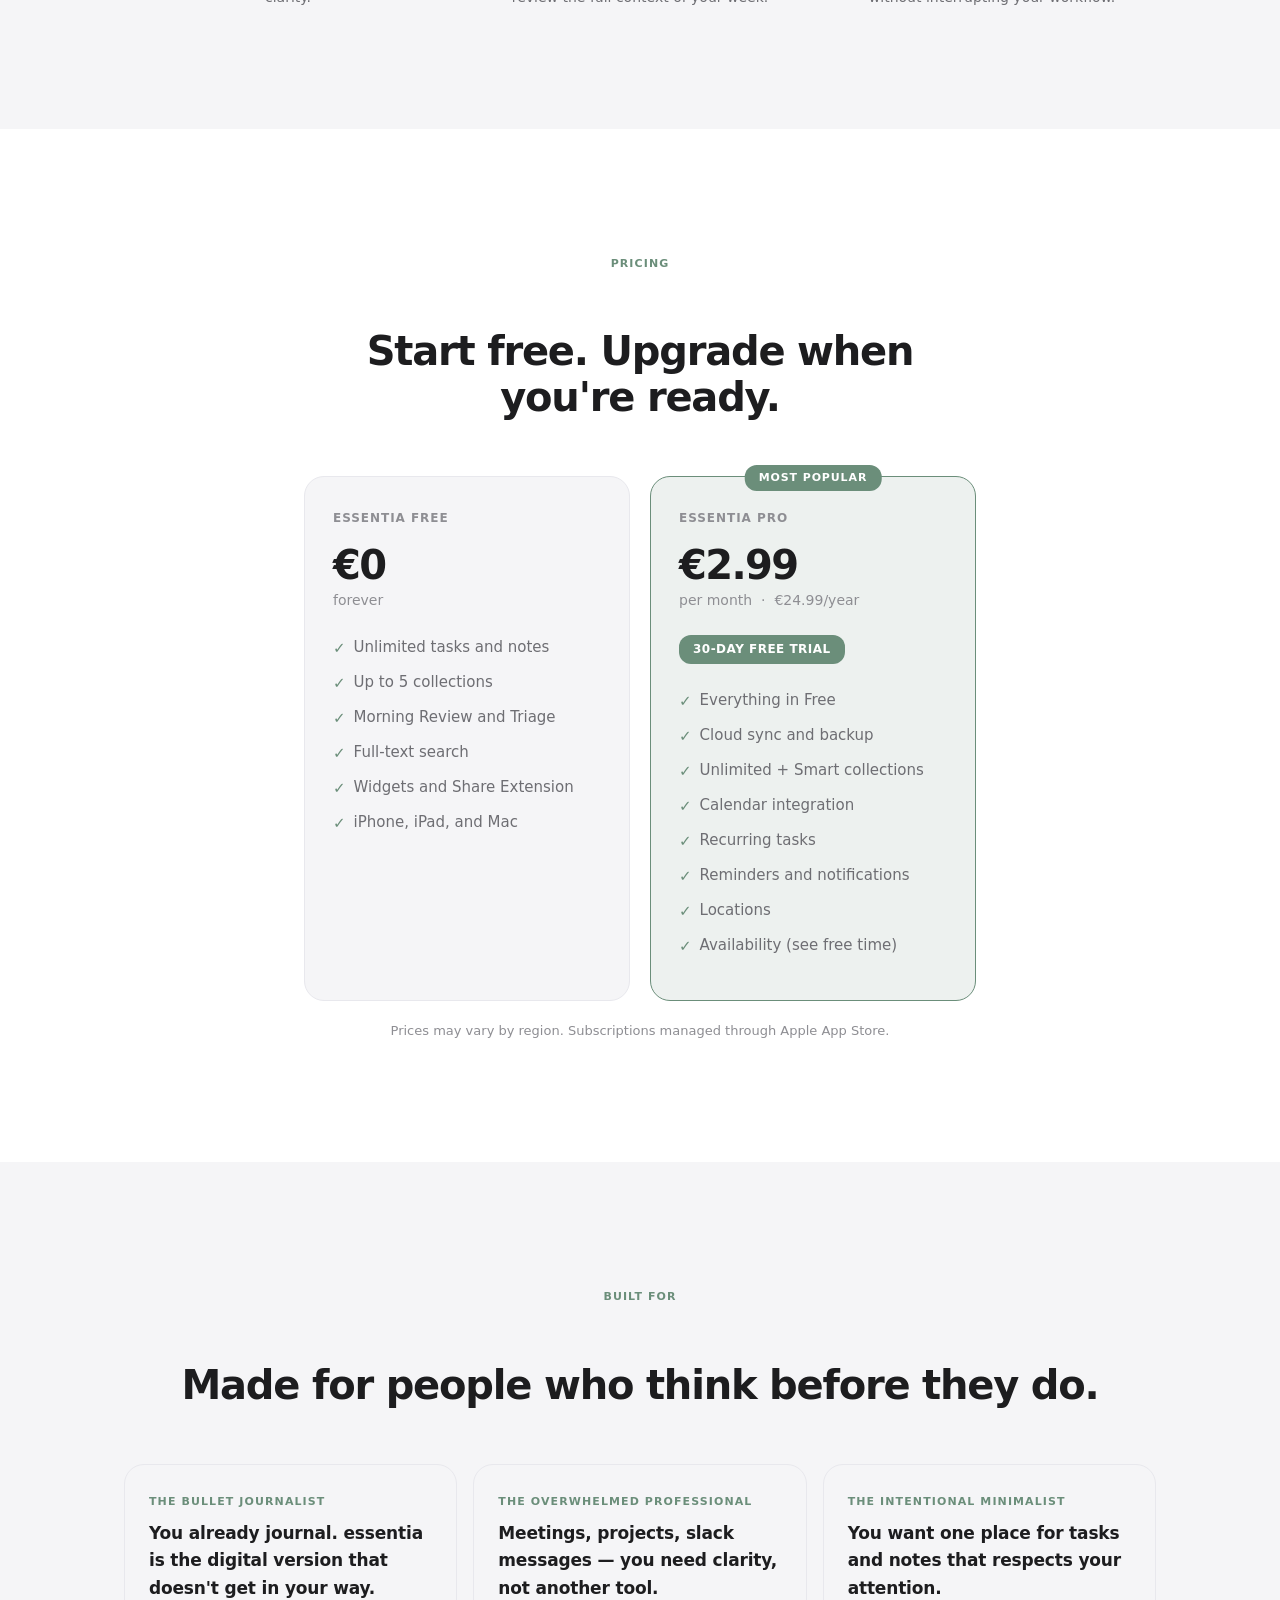
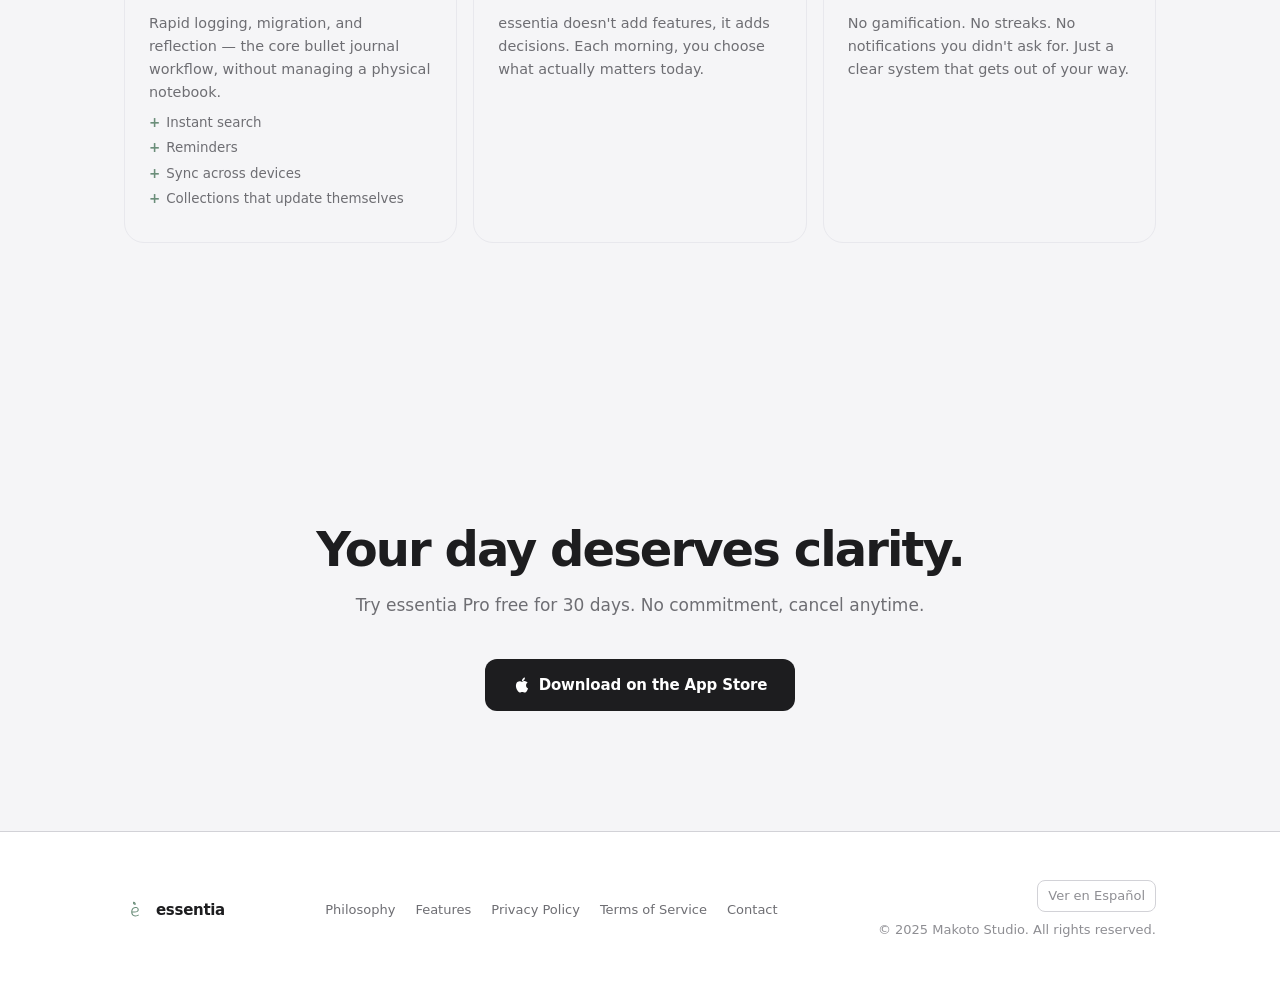
==== commit 754e48f7: "feat(landing): mejoras de UX y comunicación en ES y EN - Igualar las 3 philosophy-cards: eliminar cl" ====
--- a/en/index.html
+++ b/en/index.html
@@ -53,7 +53,10 @@
         <nav class="site-nav" aria-label="Main navigation">
             <a href="#how-it-works" class="nav-how">Philosophy</a>
             <a href="#features" class="nav-features">Features</a>
-            <a href="/es/" class="lang-switcher" aria-label="Ver en español">ES</a>
+            <a href="#" class="nav-download" aria-label="Download essentia on the App Store">
+                <svg viewBox="0 0 24 24" fill="currentColor" width="14" height="14" aria-hidden="true"><path d="M18.71 19.5c-.83 1.24-1.71 2.45-3.05 2.47-1.34.03-1.77-.79-3.29-.79-1.53 0-2 .77-3.27.82-1.31.05-2.3-1.32-3.14-2.53C4.25 17 2.94 12.45 4.7 9.39c.87-1.52 2.43-2.48 4.12-2.51 1.28-.02 2.5.87 3.29.87.78 0 2.26-1.07 3.8-.91.65.03 2.47.26 3.64 1.98-.09.06-2.17 1.28-2.15 3.81.03 3.02 2.65 4.03 2.68 4.04-.03.07-.42 1.44-1.38 2.83M13 3.5c.73-.83 1.94-1.46 2.94-1.5.13 1.17-.34 2.35-1.04 3.19-.69.85-1.83 1.51-2.95 1.42-.15-1.15.41-2.35 1.05-3.11z"/></svg>
+                <span class="nav-download-text">Download</span>
+            </a>
         </nav>
     </div>
 </header>
@@ -118,17 +121,20 @@
             <div class="philosophy-card">
                 <span class="philosophy-step">Step 01</span>
                 <h3>Capture</h3>
-                <p>Get it out of your head instantly. Tasks, notes, ideas — without having to decide where they belong. Your inbox holds everything until you're ready.</p>
+                <span class="philosophy-tagline">Your mind free, your ideas safe.</span>
+                <p>Log tasks, notes, and ideas instantly — no need to decide where they go. The inbox holds everything without judgment. Quick capture from widgets, the share extension, or directly in the app. Clear your head whenever you need to focus.</p>
             </div>
             <div class="philosophy-card">
                 <span class="philosophy-step">Step 02</span>
                 <h3>Plan</h3>
-                <p>Schedule intentionally. Set due dates, recurrence, priorities, and location context — only for tasks that truly deserve a place in your day.</p>
-            </div>
-            <div class="philosophy-card accent">
+                <span class="philosophy-tagline">Only what truly deserves your time.</span>
+                <p>When you're ready, assign dates, priorities, recurrence, and locations only to the tasks that deserve a spot in your day. Triage walks you through your inbox item by item — calm, deliberate, without overwhelm.</p>
+            </div>
+            <div class="philosophy-card">
                 <span class="philosophy-step">Step 03</span>
                 <h3>Review</h3>
-                <p>When you decide, not when the app decides. From the Today view, launch a review of your pending tasks: do it today, push it later, or let it go. No guilt, just clarity.</p>
+                <span class="philosophy-tagline">No guilt. Just clarity.</span>
+                <p>Each morning, decide what to do with what's left unfinished: move it to today, push it to later, or let it go. You set the pace — not the app. Start fresh every day, without dragging yesterday's list along.</p>
             </div>
         </div>
     </div>
@@ -237,9 +243,9 @@
 <section class="section" style="background-color: var(--bg-secondary);" aria-labelledby="platform-heading">
     <div class="container-wide">
         <div class="section-header centered">
-            <span class="section-label reveal">Platform</span>
-            <h2 class="section-title reveal" id="platform-heading">Native to every screen.</h2>
-            <p class="section-subtitle reveal">essentia is designed from the ground up for Apple platforms — not ported, not adapted. Native.</p>
+            <span class="section-label reveal">Availability</span>
+            <h2 class="section-title reveal" id="platform-heading">On all your devices.</h2>
+            <p class="section-subtitle reveal">essentia is with you on your iPhone, iPad, and Mac. Your information always in sync, wherever you are.</p>
         </div>
         <div class="platform-cards reveal-stagger">
             <div class="platform-card">
@@ -247,21 +253,21 @@
                     <div class="device-screen"></div>
                 </div>
                 <p class="platform-card-title">iPhone</p>
-                <p class="platform-card-desc">Your capture device. Quick entry, morning review, and daily overview — optimized for one-handed use.</p>
+                <p class="platform-card-desc">Capture on the go, review when you wake up. Designed for one-handed use — jot down any idea in seconds and start every day with clarity.</p>
             </div>
             <div class="platform-card">
                 <div class="device-silhouette device-tablet" aria-hidden="true">
                     <div class="device-screen"></div>
                 </div>
                 <p class="platform-card-title">iPad</p>
-                <p class="platform-card-desc">More room to plan. The same experience as iPhone, taking advantage of the larger screen to see more context at a glance.</p>
+                <p class="platform-card-desc">More room to plan with intention. Use the larger screen to organize your collections and review the full context of your week.</p>
             </div>
             <div class="platform-card">
                 <div class="device-silhouette device-mac" aria-hidden="true">
                     <div class="device-screen"></div>
                 </div>
                 <p class="platform-card-title">Mac</p>
-                <p class="platform-card-desc">A full menu bar app with keyboard shortcuts and system integration. Plan your day without leaving your workflow.</p>
+                <p class="platform-card-desc">Your base of operations from the desktop. The menu bar app lets you capture and review without interrupting your workflow.</p>
             </div>
         </div>
     </div>
--- a/assets/css/styles.css
+++ b/assets/css/styles.css
@@ -380,6 +380,33 @@
     text-decoration: none;
 }
 
+.nav-download {
+    display: inline-flex;
+    align-items: center;
+    gap: 6px;
+    padding: 6px 12px;
+    background-color: var(--text-primary);
+    color: var(--bg) !important;
+    font-size: 0.8125rem;
+    font-weight: 600;
+    text-decoration: none;
+    border-radius: var(--radius-sm);
+    transition: background-color 0.15s, transform 0.1s;
+    margin-left: 4px;
+}
+
+.nav-download:hover {
+    background-color: var(--text-secondary);
+    color: var(--bg) !important;
+    text-decoration: none;
+    transform: translateY(-1px);
+}
+
+.nav-download:focus-visible {
+    outline: 2px solid var(--accent);
+    outline-offset: 3px;
+}
+
 /* =========================================================
    Hero
    ========================================================= */
@@ -581,6 +608,15 @@
     color: var(--text-secondary);
     margin-bottom: 0;
     line-height: 1.6;
+}
+
+.philosophy-tagline {
+    display: block;
+    font-size: 0.875rem;
+    font-weight: 500;
+    color: var(--accent);
+    margin-bottom: 10px;
+    line-height: 1.3;
 }
 
 /* =========================================================
@@ -1352,12 +1388,11 @@
         width: 100%;
     }
 
-    .site-nav a:not(.lang-switcher) {
+    .site-nav a:not(.nav-download) {
         display: none;
     }
 
-    .site-nav .nav-features,
-    .site-nav .nav-how {
+    .nav-download-text {
         display: none;
     }
 
@@ -1368,6 +1403,7 @@
 
     .footer-links {
         flex-direction: column;
+        align-items: flex-start;
         gap: 0;
     }
 }
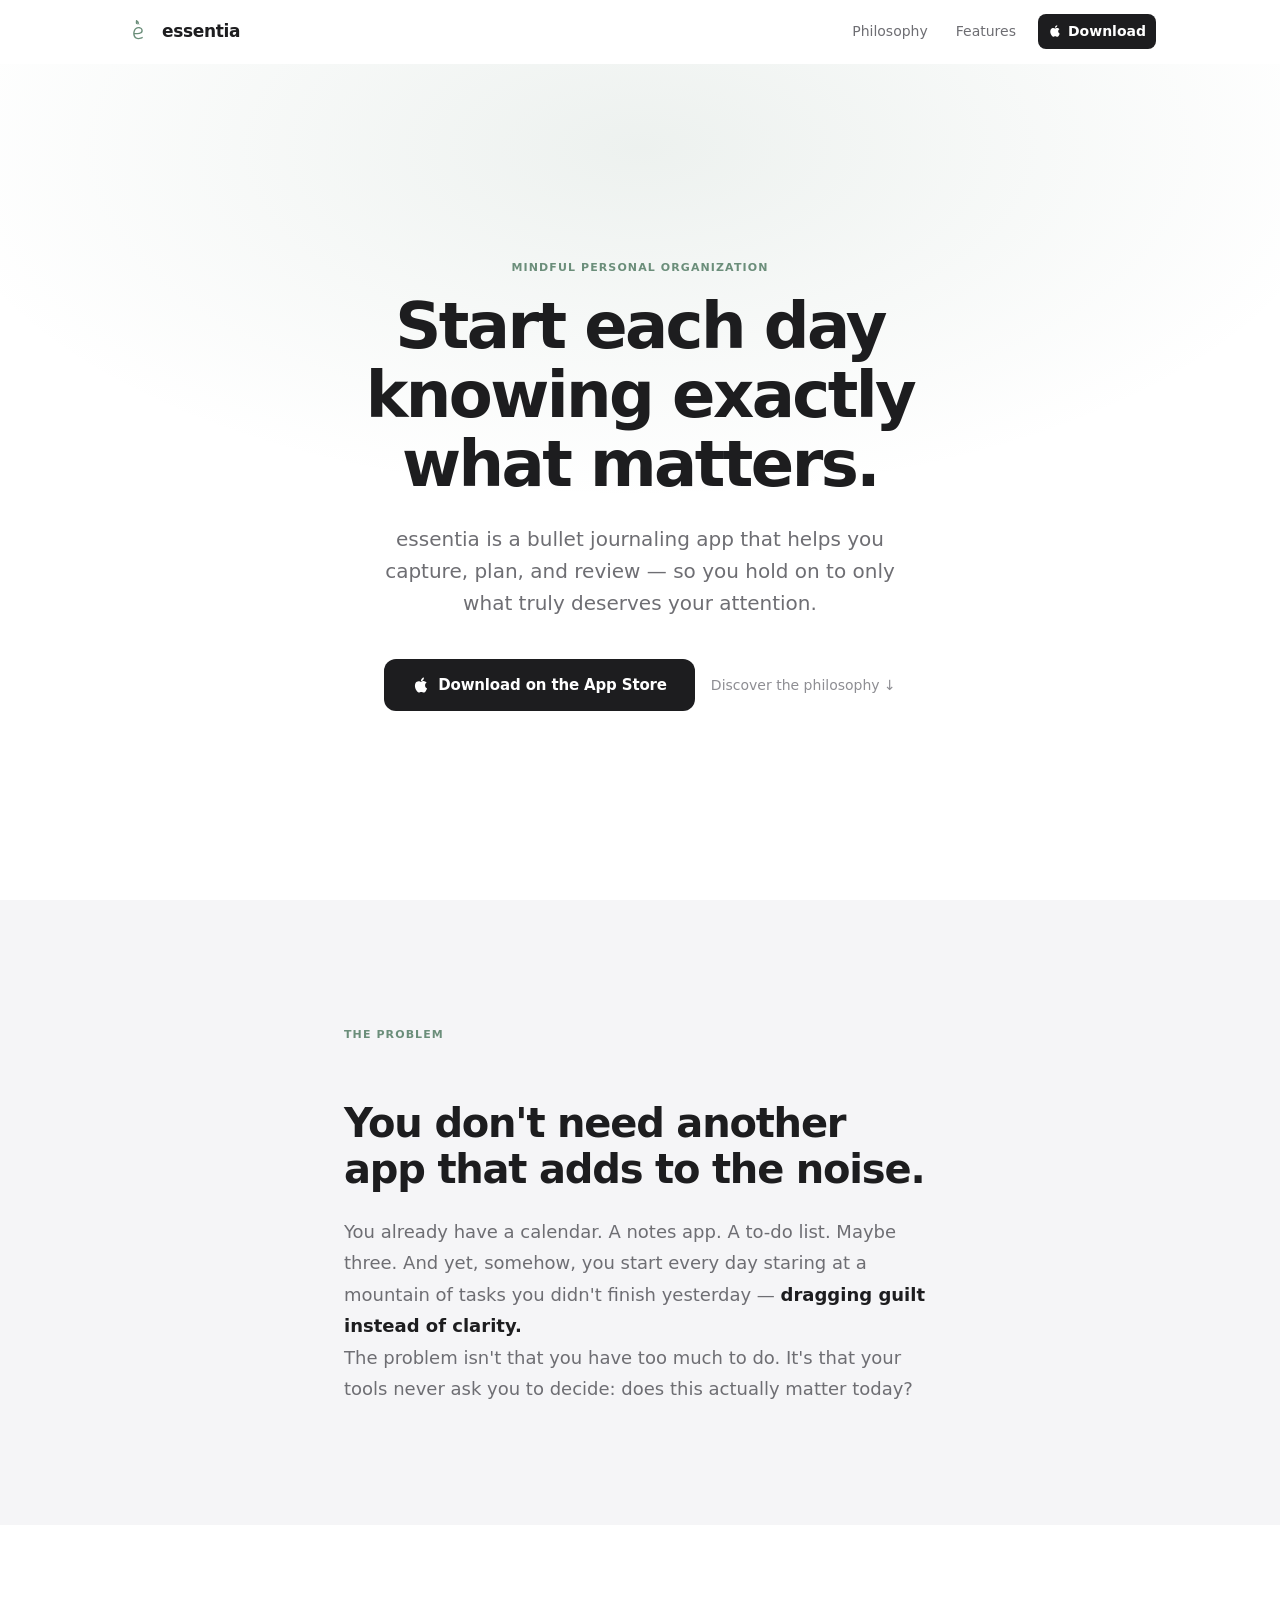
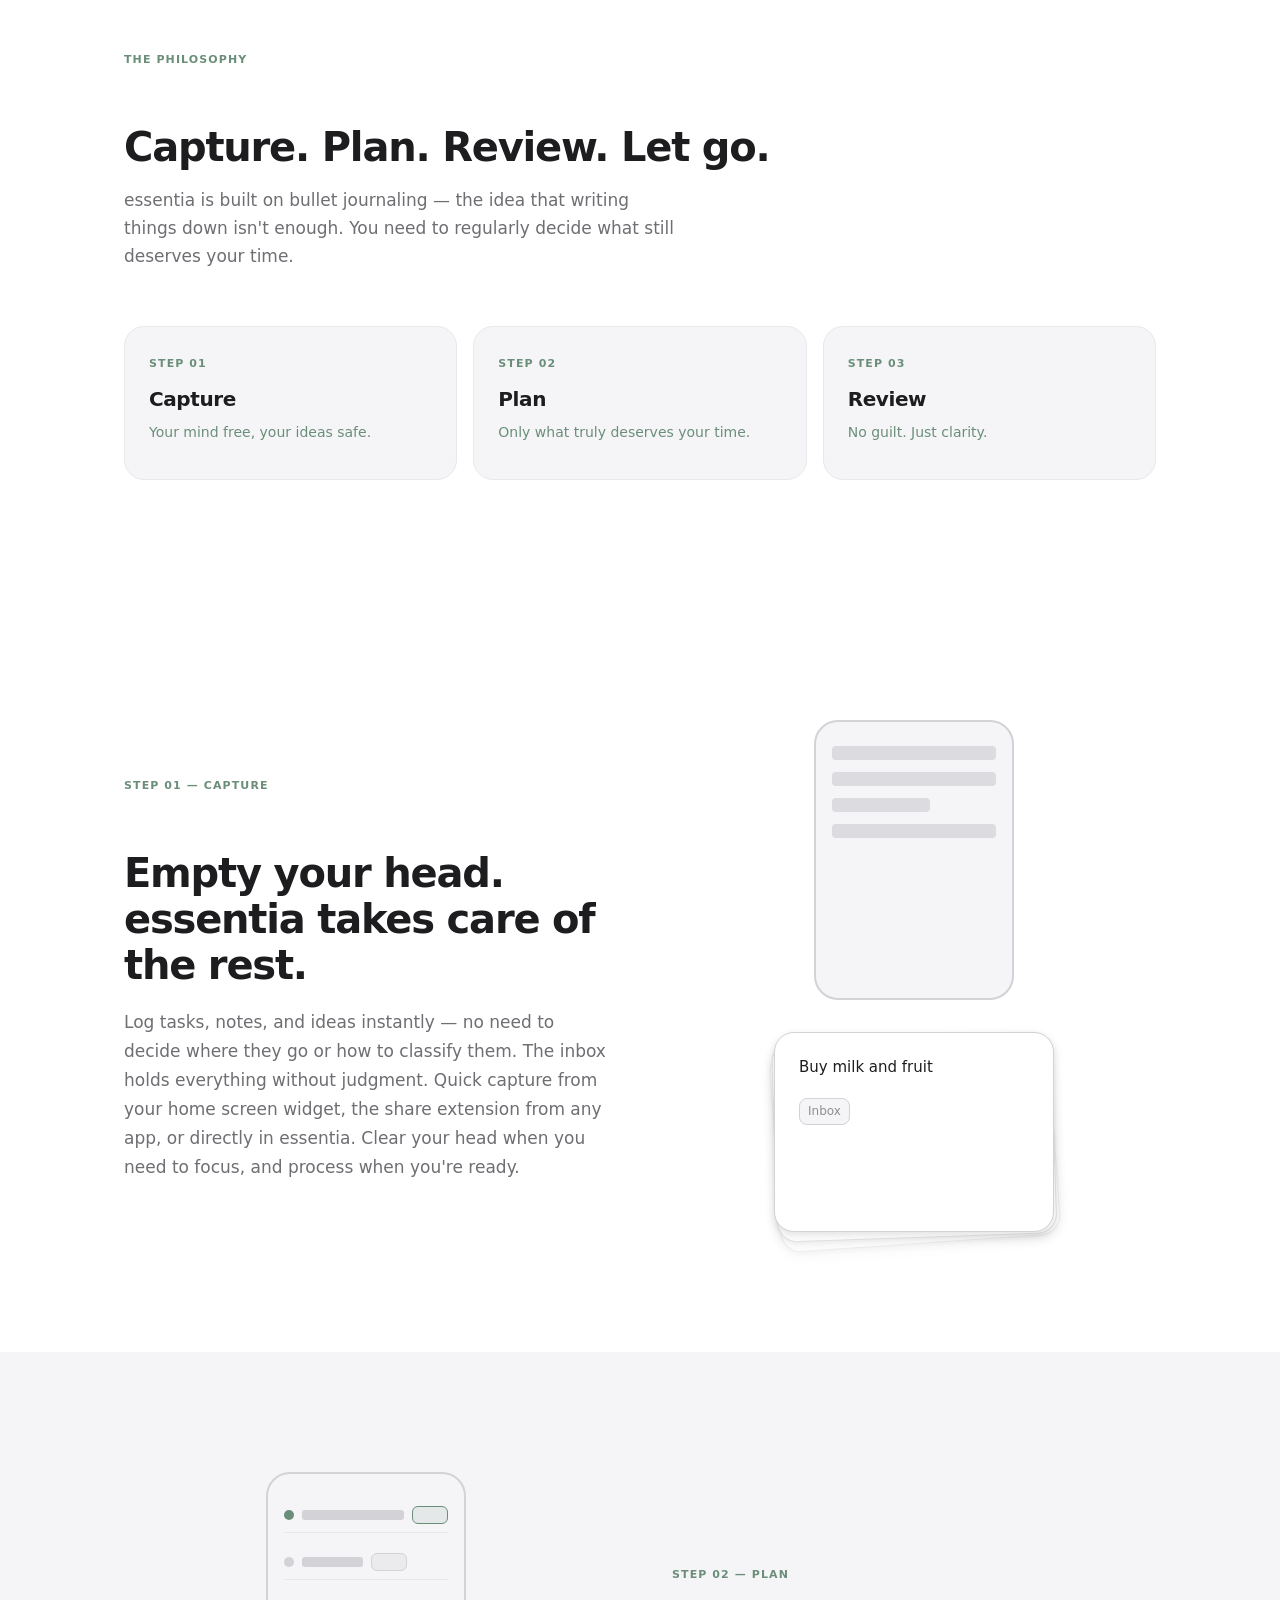
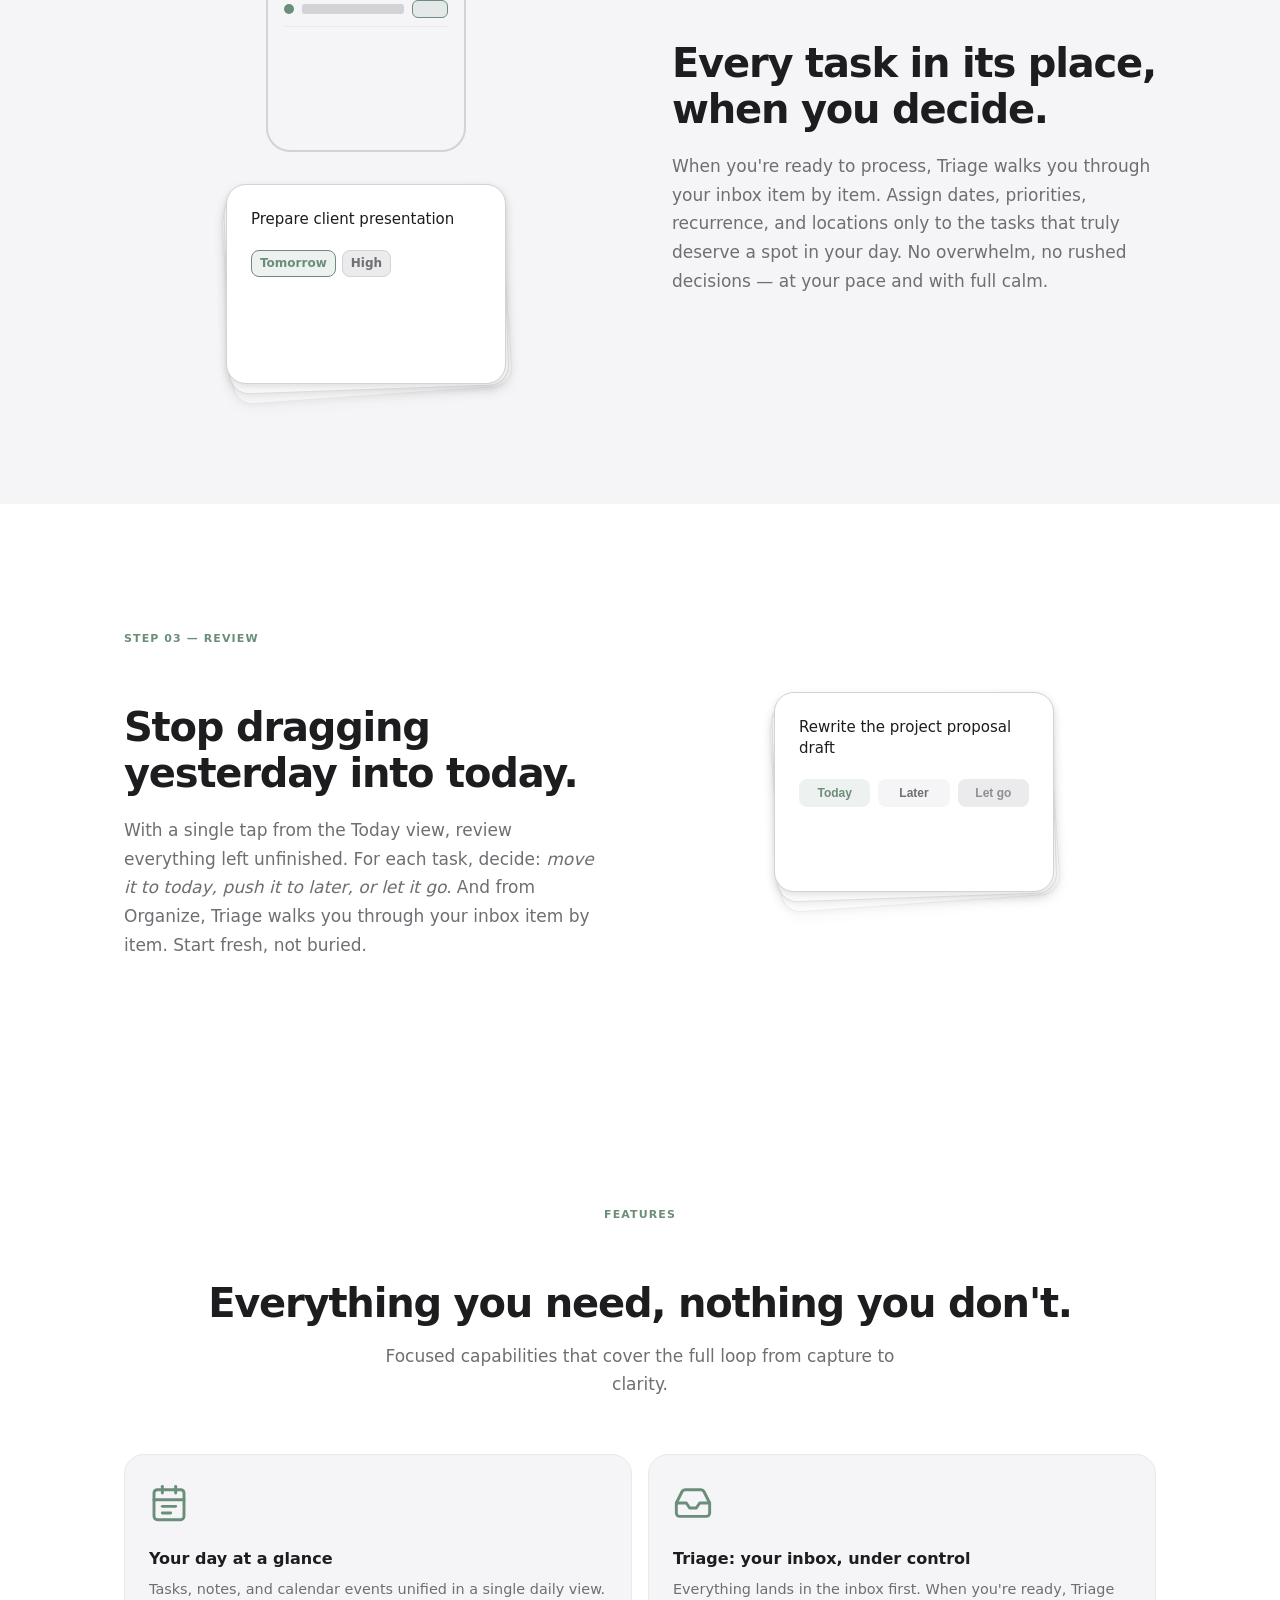
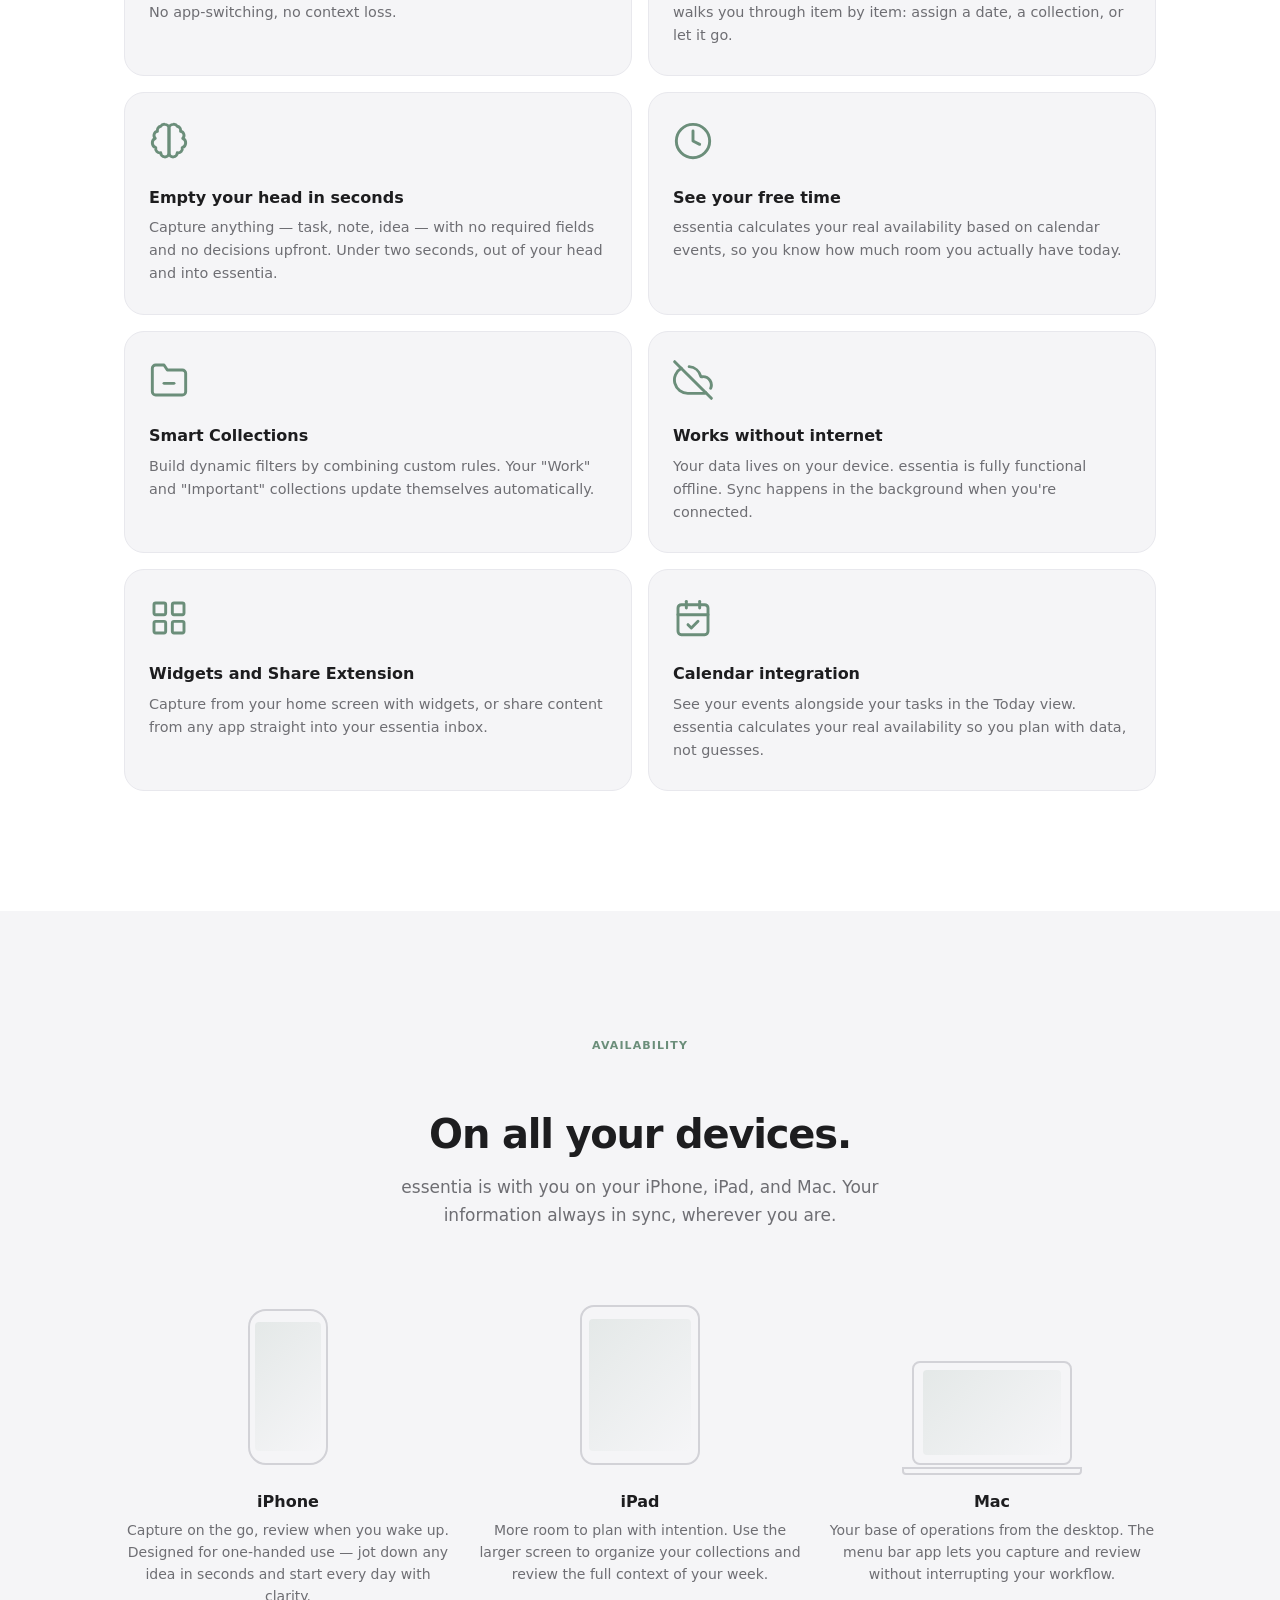
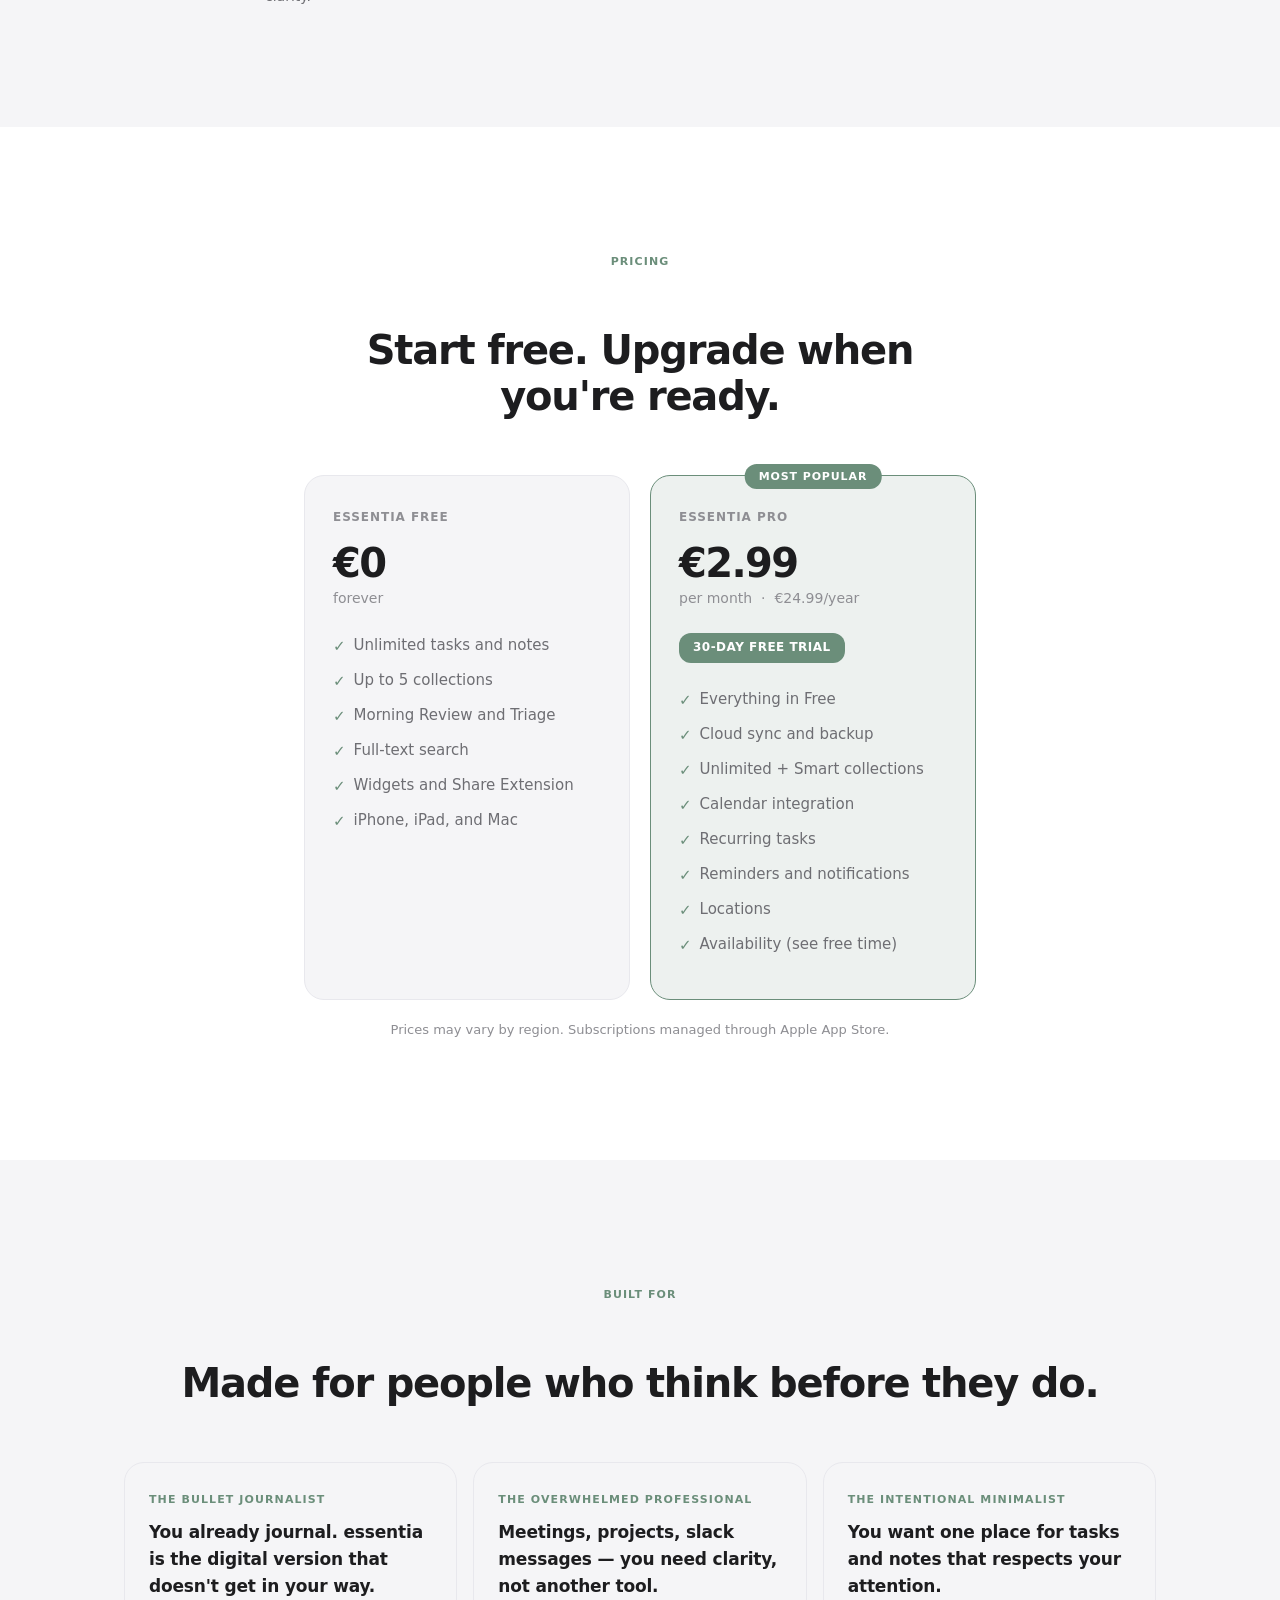
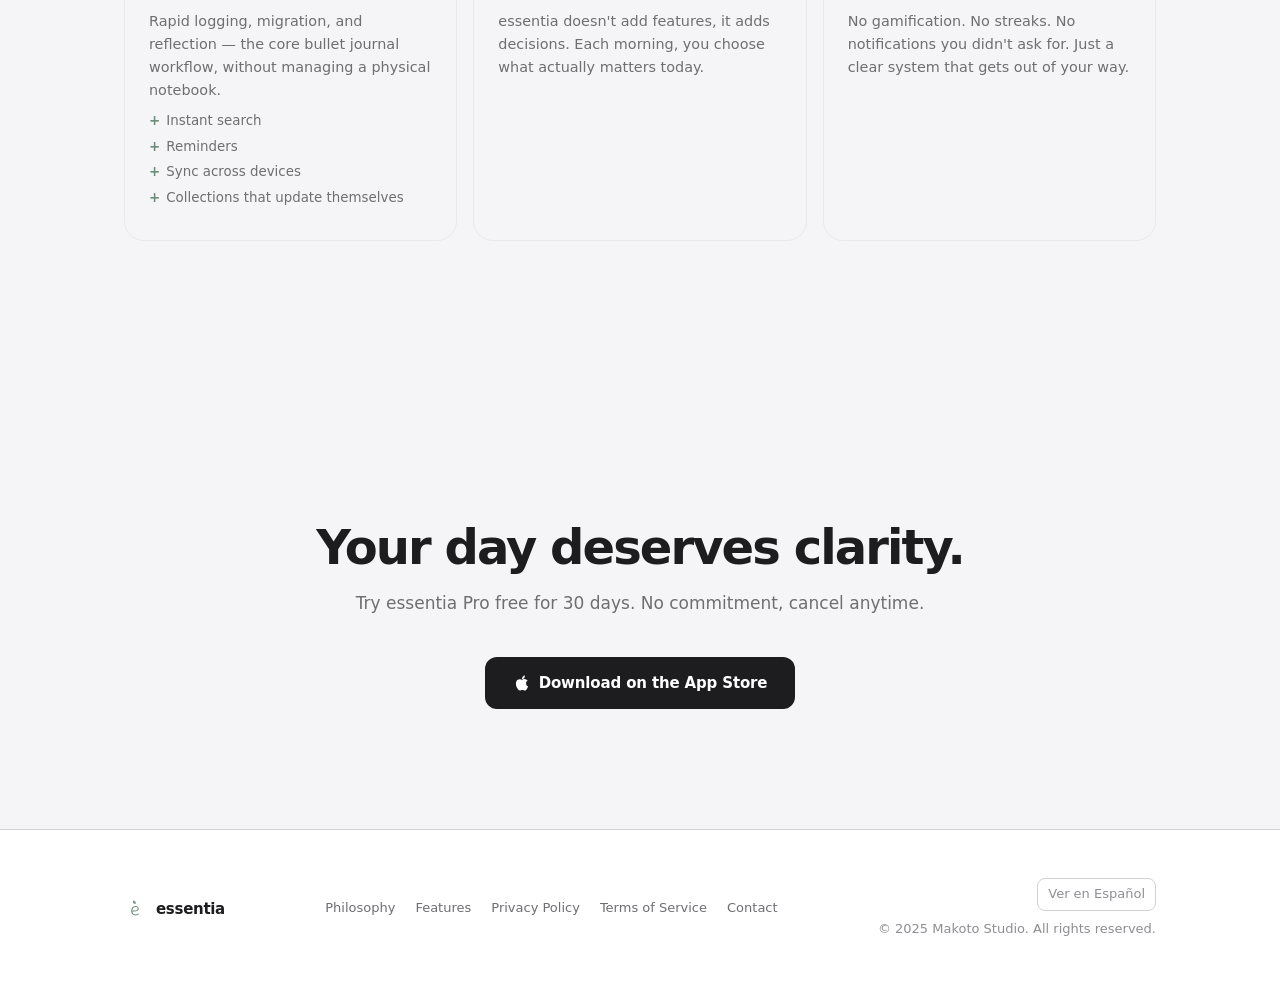
==== commit 27d970da: "feat(landing): reestructurar filosofía, expandir features y arreglar dispositivos - Simplificar card" ====
--- a/en/index.html
+++ b/en/index.html
@@ -9,7 +9,7 @@
     <link rel="alternate" hreflang="en" href="https://essentia.makotostudio.dev/en/">
     <link rel="alternate" hreflang="es" href="https://essentia.makotostudio.dev/es/">
     <link rel="alternate" hreflang="x-default" href="https://essentia.makotostudio.dev/en/">
-    <link rel="stylesheet" href="/assets/css/styles.css?v=3">
+    <link rel="stylesheet" href="/assets/css/styles.css?v=4">
     <meta name="theme-color" content="#6B8E7A" media="(prefers-color-scheme: light)">
     <meta name="theme-color" content="#8FB8A2" media="(prefers-color-scheme: dark)">
     <!-- Open Graph -->
@@ -122,47 +122,135 @@
                 <span class="philosophy-step">Step 01</span>
                 <h3>Capture</h3>
                 <span class="philosophy-tagline">Your mind free, your ideas safe.</span>
-                <p>Log tasks, notes, and ideas instantly — no need to decide where they go. The inbox holds everything without judgment. Quick capture from widgets, the share extension, or directly in the app. Clear your head whenever you need to focus.</p>
             </div>
             <div class="philosophy-card">
                 <span class="philosophy-step">Step 02</span>
                 <h3>Plan</h3>
                 <span class="philosophy-tagline">Only what truly deserves your time.</span>
-                <p>When you're ready, assign dates, priorities, recurrence, and locations only to the tasks that deserve a spot in your day. Triage walks you through your inbox item by item — calm, deliberate, without overwhelm.</p>
             </div>
             <div class="philosophy-card">
                 <span class="philosophy-step">Step 03</span>
                 <h3>Review</h3>
                 <span class="philosophy-tagline">No guilt. Just clarity.</span>
-                <p>Each morning, decide what to do with what's left unfinished: move it to today, push it to later, or let it go. You set the pace — not the app. Start fresh every day, without dragging yesterday's list along.</p>
-            </div>
-        </div>
-    </div>
-</section>
-
-<!-- =========================================================
-     Morning Review
-     ========================================================= -->
-<section class="morning-review" id="morning-review" aria-labelledby="review-heading">
-    <div class="container-wide">
-        <div class="morning-review-inner">
-            <div class="morning-review-text">
-                <span class="section-label">Morning Review</span>
+            </div>
+        </div>
+    </div>
+</section>
+
+<!-- =========================================================
+     Philosophy Detail — Capture
+     ========================================================= -->
+<section class="philosophy-detail" aria-labelledby="capture-heading">
+    <div class="container-wide">
+        <div class="philosophy-detail-inner">
+            <div class="philosophy-detail-text">
+                <span class="section-label">Step 01 — Capture</span>
+                <h2 class="section-title" id="capture-heading">Empty your head. essentia takes care of the rest.</h2>
+                <p>Log tasks, notes, and ideas instantly — no need to decide where they go or how to classify them. The inbox holds everything without judgment. Quick capture from your home screen widget, the share extension from any app, or directly in essentia. Clear your head when you need to focus, and process when you're ready.</p>
+            </div>
+            <div class="philosophy-visual">
+                <div class="visual-option-a">
+                    <div class="capture-mockup" aria-hidden="true">
+                        <div class="mockup-screen">
+                            <div class="mockup-item"></div>
+                            <div class="mockup-item"></div>
+                            <div class="mockup-item mockup-item--short"></div>
+                            <div class="mockup-item"></div>
+                        </div>
+                    </div>
+                </div>
+                <div class="visual-option-b">
+                    <div class="card-stack capture-stack" aria-hidden="true">
+                        <div class="review-card"></div>
+                        <div class="review-card"></div>
+                        <div class="review-card">
+                            <p class="review-card-task">Buy milk and fruit</p>
+                            <div class="capture-card-meta">
+                                <span class="capture-tag">Inbox</span>
+                            </div>
+                        </div>
+                    </div>
+                </div>
+            </div>
+        </div>
+    </div>
+</section>
+
+<!-- =========================================================
+     Philosophy Detail — Plan
+     ========================================================= -->
+<section class="philosophy-detail philosophy-detail--alt" aria-labelledby="plan-heading">
+    <div class="container-wide">
+        <div class="philosophy-detail-inner philosophy-detail-inner--reversed">
+            <div class="philosophy-detail-text">
+                <span class="section-label">Step 02 — Plan</span>
+                <h2 class="section-title" id="plan-heading">Every task in its place, when you decide.</h2>
+                <p>When you're ready to process, Triage walks you through your inbox item by item. Assign dates, priorities, recurrence, and locations only to the tasks that truly deserve a spot in your day. No overwhelm, no rushed decisions — at your pace and with full calm.</p>
+            </div>
+            <div class="philosophy-visual">
+                <div class="visual-option-a">
+                    <div class="plan-mockup" aria-hidden="true">
+                        <div class="mockup-screen">
+                            <div class="mockup-list-item">
+                                <div class="mockup-dot mockup-dot--accent"></div>
+                                <div class="mockup-line"></div>
+                                <div class="mockup-badge"></div>
+                            </div>
+                            <div class="mockup-list-item">
+                                <div class="mockup-dot"></div>
+                                <div class="mockup-line mockup-line--short"></div>
+                                <div class="mockup-badge mockup-badge--muted"></div>
+                            </div>
+                            <div class="mockup-list-item">
+                                <div class="mockup-dot mockup-dot--accent"></div>
+                                <div class="mockup-line"></div>
+                                <div class="mockup-badge"></div>
+                            </div>
+                        </div>
+                    </div>
+                </div>
+                <div class="visual-option-b">
+                    <div class="card-stack plan-stack" aria-hidden="true">
+                        <div class="review-card"></div>
+                        <div class="review-card"></div>
+                        <div class="review-card">
+                            <p class="review-card-task">Prepare client presentation</p>
+                            <div class="plan-card-meta">
+                                <span class="plan-tag plan-tag--date">Tomorrow</span>
+                                <span class="plan-tag plan-tag--priority">High</span>
+                            </div>
+                        </div>
+                    </div>
+                </div>
+            </div>
+        </div>
+    </div>
+</section>
+
+<!-- =========================================================
+     Philosophy Detail — Review
+     ========================================================= -->
+<section class="philosophy-detail" aria-labelledby="review-heading">
+    <div class="container-wide">
+        <div class="philosophy-detail-inner">
+            <div class="philosophy-detail-text">
+                <span class="section-label">Step 03 — Review</span>
                 <h2 class="section-title" id="review-heading">Stop dragging yesterday into today.</h2>
                 <p>With a single tap from the Today view, review everything left unfinished. For each task, decide: <em>move it to today, push it to later, or let it go.</em> And from Organize, Triage walks you through your inbox item by item. Start fresh, not buried.</p>
             </div>
-            <div class="card-stack" aria-hidden="true">
-                <!-- Back card (abstract) -->
-                <div class="review-card"></div>
-                <!-- Mid card (abstract) -->
-                <div class="review-card"></div>
-                <!-- Front card -->
-                <div class="review-card">
-                    <p class="review-card-task">Rewrite the project proposal draft</p>
-                    <div class="review-card-actions">
-                        <button class="review-action today" type="button">Today</button>
-                        <button class="review-action later" type="button">Later</button>
-                        <button class="review-action letgo" type="button">Let go</button>
+            <div class="philosophy-visual">
+                <div class="visual-option-b">
+                    <div class="card-stack" aria-hidden="true">
+                        <div class="review-card"></div>
+                        <div class="review-card"></div>
+                        <div class="review-card">
+                            <p class="review-card-task">Rewrite the project proposal draft</p>
+                            <div class="review-card-actions">
+                                <button class="review-action today" type="button">Today</button>
+                                <button class="review-action later" type="button">Later</button>
+                                <button class="review-action letgo" type="button">Let go</button>
+                            </div>
+                        </div>
                     </div>
                 </div>
             </div>
@@ -178,7 +266,7 @@
         <div class="section-header centered">
             <span class="section-label">Features</span>
             <h2 class="section-title" id="features-heading">Everything you need, nothing you don't.</h2>
-            <p class="section-subtitle">Six focused capabilities that cover the full loop from capture to clarity.</p>
+            <p class="section-subtitle">Focused capabilities that cover the full loop from capture to clarity.</p>
         </div>
         <div class="features-grid reveal-stagger">
             <div class="feature-card">
@@ -233,6 +321,27 @@
                 <p class="feature-title">Works without internet</p>
                 <p class="feature-desc">Your data lives on your device. essentia is fully functional offline. Sync happens in the background when you're connected.</p>
             </div>
+            <div class="feature-card">
+                <svg class="feature-icon" viewBox="0 0 24 24" fill="none" stroke="currentColor" stroke-width="1.75" stroke-linecap="round" stroke-linejoin="round" aria-hidden="true">
+                    <rect x="3" y="3" width="7" height="7" rx="1"/>
+                    <rect x="14" y="3" width="7" height="7" rx="1"/>
+                    <rect x="3" y="14" width="7" height="7" rx="1"/>
+                    <rect x="14" y="14" width="7" height="7" rx="1"/>
+                </svg>
+                <p class="feature-title">Widgets and Share Extension</p>
+                <p class="feature-desc">Capture from your home screen with widgets, or share content from any app straight into your essentia inbox.</p>
+            </div>
+            <div class="feature-card">
+                <svg class="feature-icon" viewBox="0 0 24 24" fill="none" stroke="currentColor" stroke-width="1.75" stroke-linecap="round" stroke-linejoin="round" aria-hidden="true">
+                    <rect x="3" y="4" width="18" height="18" rx="2"/>
+                    <line x1="16" y1="2" x2="16" y2="6"/>
+                    <line x1="8" y1="2" x2="8" y2="6"/>
+                    <line x1="3" y1="10" x2="21" y2="10"/>
+                    <polyline points="9 16 11 18 15 14"/>
+                </svg>
+                <p class="feature-title">Calendar integration</p>
+                <p class="feature-desc">See your events alongside your tasks in the Today view. essentia calculates your real availability so you plan with data, not guesses.</p>
+            </div>
         </div>
     </div>
 </section>
@@ -249,22 +358,28 @@
         </div>
         <div class="platform-cards reveal-stagger">
             <div class="platform-card">
-                <div class="device-silhouette device-phone" aria-hidden="true">
-                    <div class="device-screen"></div>
+                <div class="device-area">
+                    <div class="device-silhouette device-phone" aria-hidden="true">
+                        <div class="device-screen"></div>
+                    </div>
                 </div>
                 <p class="platform-card-title">iPhone</p>
                 <p class="platform-card-desc">Capture on the go, review when you wake up. Designed for one-handed use — jot down any idea in seconds and start every day with clarity.</p>
             </div>
             <div class="platform-card">
-                <div class="device-silhouette device-tablet" aria-hidden="true">
-                    <div class="device-screen"></div>
+                <div class="device-area">
+                    <div class="device-silhouette device-tablet" aria-hidden="true">
+                        <div class="device-screen"></div>
+                    </div>
                 </div>
                 <p class="platform-card-title">iPad</p>
                 <p class="platform-card-desc">More room to plan with intention. Use the larger screen to organize your collections and review the full context of your week.</p>
             </div>
             <div class="platform-card">
-                <div class="device-silhouette device-mac" aria-hidden="true">
-                    <div class="device-screen"></div>
+                <div class="device-area">
+                    <div class="device-silhouette device-mac" aria-hidden="true">
+                        <div class="device-screen"></div>
+                    </div>
                 </div>
                 <p class="platform-card-title">Mac</p>
                 <p class="platform-card-desc">Your base of operations from the desktop. The menu bar app lets you capture and review without interrupting your workflow.</p>
--- a/assets/css/styles.css
+++ b/assets/css/styles.css
@@ -575,16 +575,6 @@
     box-shadow: var(--shadow-sm);
 }
 
-.philosophy-card.accent {
-    border-color: var(--accent);
-    background-color: var(--accent-subtle);
-}
-
-.philosophy-card.accent:hover {
-    border-color: var(--accent-hover);
-    box-shadow: 0 4px 16px var(--accent-glow);
-}
-
 .philosophy-step {
     font-size: 0.6875rem;
     font-weight: 600;
@@ -620,30 +610,168 @@
 }
 
 /* =========================================================
-   Morning Review — Card Stack
-   ========================================================= */
-
-.morning-review {
+   Philosophy Detail Sections
+   ========================================================= */
+
+.philosophy-detail {
     padding: var(--section-gap) 0;
+    background-color: var(--bg);
+}
+
+.philosophy-detail--alt {
     background-color: var(--bg-secondary);
 }
 
-.morning-review-inner {
+.philosophy-detail-inner {
     display: grid;
     grid-template-columns: 1fr 1fr;
     gap: 64px;
     align-items: center;
 }
 
-.morning-review-text .section-title {
+.philosophy-detail-inner--reversed {
+    direction: rtl;
+}
+
+.philosophy-detail-inner--reversed > * {
+    direction: ltr;
+}
+
+.philosophy-detail-text .section-title {
     margin-bottom: 20px;
 }
 
-.morning-review-text p {
+.philosophy-detail-text p {
     font-size: 1.0625rem;
     line-height: 1.7;
     margin-bottom: 0;
 }
+
+.philosophy-visual {
+    display: flex;
+    flex-direction: column;
+    gap: 32px;
+    align-items: center;
+}
+
+/* Mockup — Captura */
+.capture-mockup,
+.plan-mockup {
+    width: 200px;
+    min-height: 280px;
+    background-color: var(--bg-secondary);
+    border: 2px solid var(--border);
+    border-radius: 24px;
+    padding: 24px 16px;
+    display: flex;
+    flex-direction: column;
+    gap: 0;
+    position: relative;
+}
+
+.mockup-screen {
+    display: flex;
+    flex-direction: column;
+    gap: 12px;
+    flex: 1;
+}
+
+.mockup-item {
+    height: 14px;
+    background-color: var(--border);
+    border-radius: 4px;
+    opacity: 0.7;
+}
+
+.mockup-item--short {
+    width: 60%;
+}
+
+/* Mockup — Planifica */
+.mockup-list-item {
+    display: flex;
+    align-items: center;
+    gap: 8px;
+    padding: 8px 0;
+    border-bottom: 1px solid var(--border-subtle);
+}
+
+.mockup-dot {
+    width: 10px;
+    height: 10px;
+    border-radius: 50%;
+    background-color: var(--border);
+    flex-shrink: 0;
+}
+
+.mockup-dot--accent {
+    background-color: var(--accent);
+}
+
+.mockup-line {
+    flex: 1;
+    height: 10px;
+    background-color: var(--border);
+    border-radius: 3px;
+}
+
+.mockup-line--short {
+    flex: 0.6;
+}
+
+.mockup-badge {
+    width: 36px;
+    height: 18px;
+    border-radius: 6px;
+    background-color: var(--accent-subtle);
+    border: 1px solid var(--accent);
+    flex-shrink: 0;
+}
+
+.mockup-badge--muted {
+    background-color: var(--bg-tertiary);
+    border-color: var(--border);
+}
+
+/* Tags en capture y plan cards */
+.capture-card-meta,
+.plan-card-meta {
+    display: flex;
+    gap: 6px;
+    flex-wrap: wrap;
+    margin-top: 4px;
+}
+
+.capture-tag {
+    font-size: 0.75rem;
+    font-weight: 500;
+    color: var(--text-tertiary);
+    background-color: var(--bg-secondary);
+    padding: 3px 8px;
+    border-radius: var(--radius-sm);
+    border: 1px solid var(--border);
+}
+
+.plan-tag {
+    font-size: 0.75rem;
+    font-weight: 600;
+    padding: 3px 8px;
+    border-radius: var(--radius-sm);
+}
+
+.plan-tag--date {
+    color: var(--accent);
+    background-color: var(--accent-subtle);
+    border: 1px solid var(--accent);
+}
+
+.plan-tag--priority {
+    color: var(--text-secondary);
+    background-color: var(--bg-tertiary);
+    border: 1px solid var(--border);
+}
+
+/* Morning Review — Card Stack (mantenido para compatibilidad) */
 
 /* Card Stack */
 .card-stack {
@@ -773,15 +901,23 @@
     display: grid;
     grid-template-columns: repeat(3, 1fr);
     gap: 24px;
-    align-items: end;
+    align-items: start;
 }
 
 .platform-card {
     text-align: center;
 }
 
+.device-area {
+    height: 180px;
+    display: flex;
+    align-items: flex-end;
+    justify-content: center;
+    margin-bottom: 24px;
+}
+
 .device-silhouette {
-    margin: 0 auto 24px;
+    margin: 0;
     background-color: var(--bg-secondary);
     border: 2px solid var(--border);
     position: relative;
@@ -1129,6 +1265,8 @@
 .reveal-stagger.visible > *:nth-child(4) { transition-delay: 240ms; }
 .reveal-stagger.visible > *:nth-child(5) { transition-delay: 320ms; }
 .reveal-stagger.visible > *:nth-child(6) { transition-delay: 400ms; }
+.reveal-stagger.visible > *:nth-child(7) { transition-delay: 480ms; }
+.reveal-stagger.visible > *:nth-child(8) { transition-delay: 560ms; }
 
 .reveal-stagger.visible > * {
     opacity: 1;
@@ -1318,9 +1456,13 @@
         gap: 12px;
     }
 
-    .morning-review-inner {
+    .philosophy-detail-inner {
         grid-template-columns: 1fr;
         gap: 48px;
+    }
+
+    .philosophy-detail-inner--reversed {
+        direction: ltr;
     }
 
     .card-stack {
@@ -1335,7 +1477,12 @@
     .platform-cards {
         grid-template-columns: 1fr;
         gap: 32px;
-        align-items: center;
+        align-items: start;
+    }
+
+    .device-area {
+        height: auto;
+        margin-bottom: 16px;
     }
 
     .device-phone { width: 80px; height: 156px; }
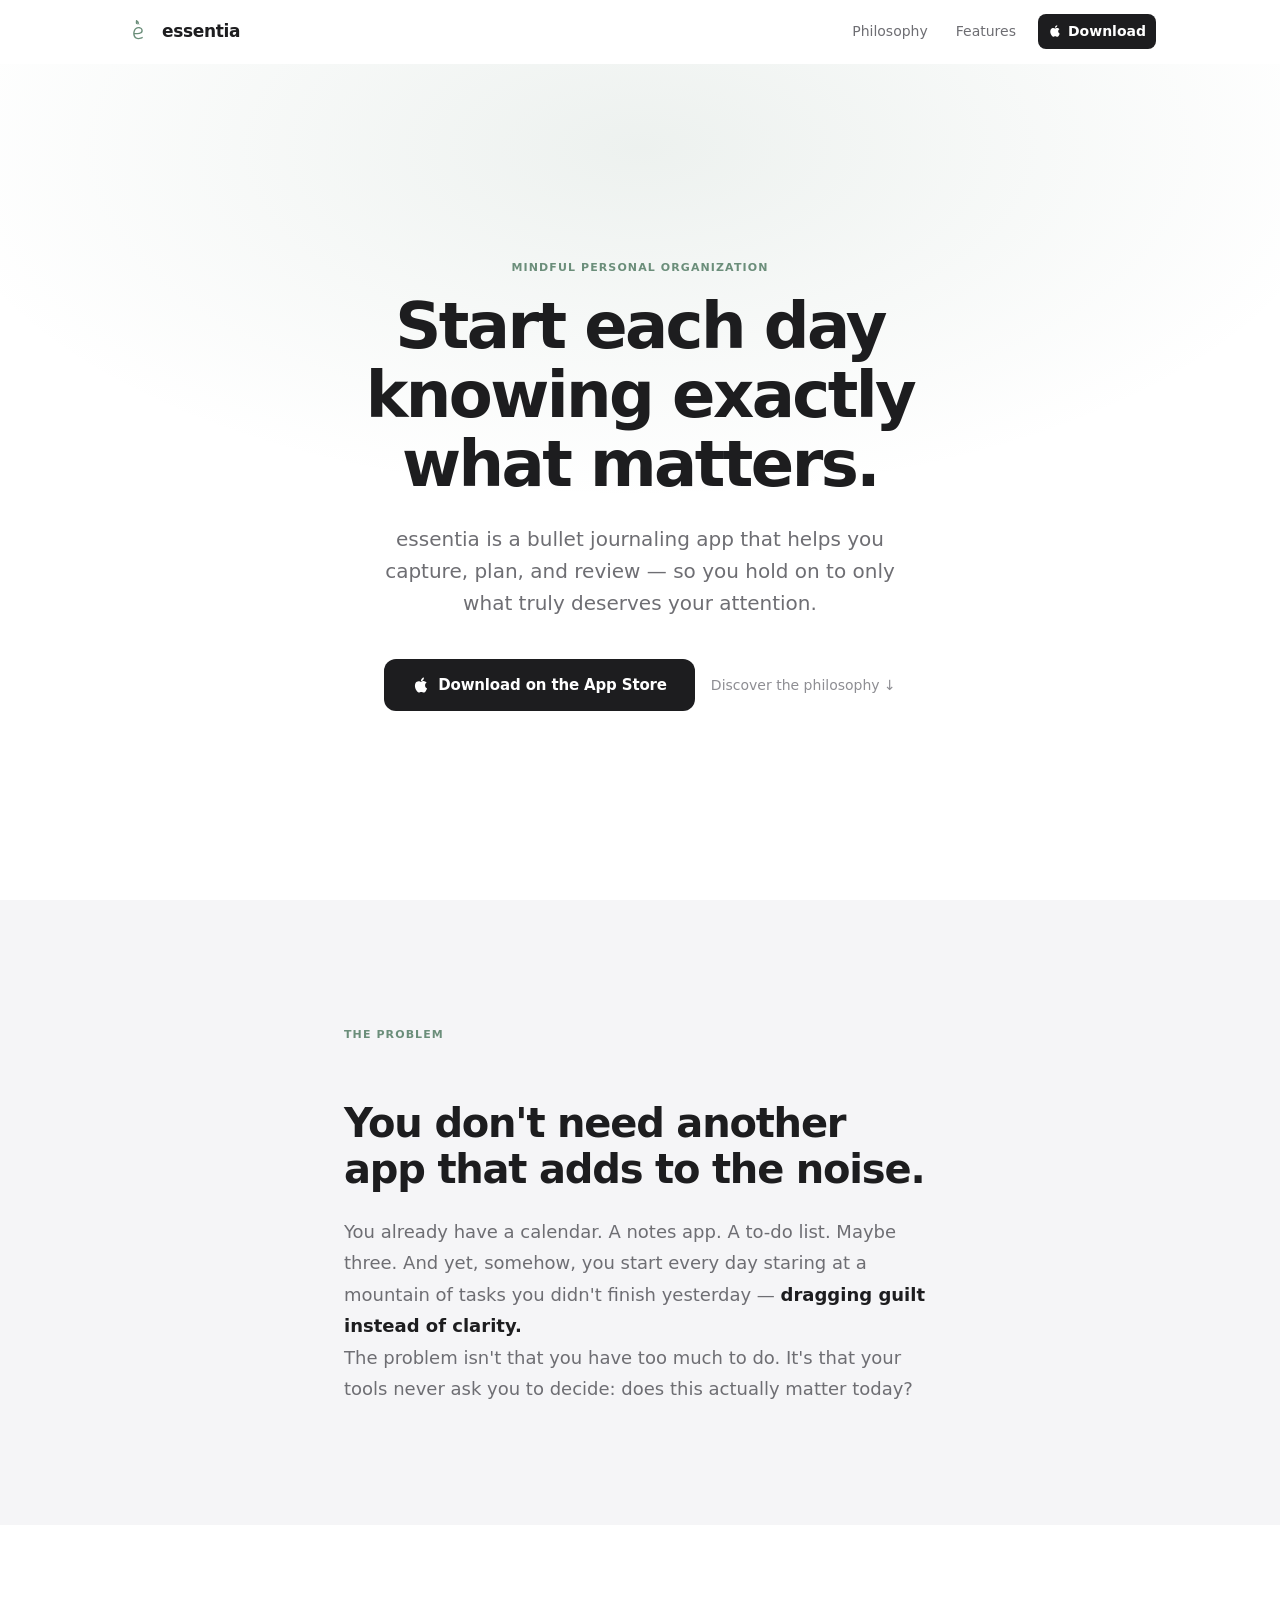
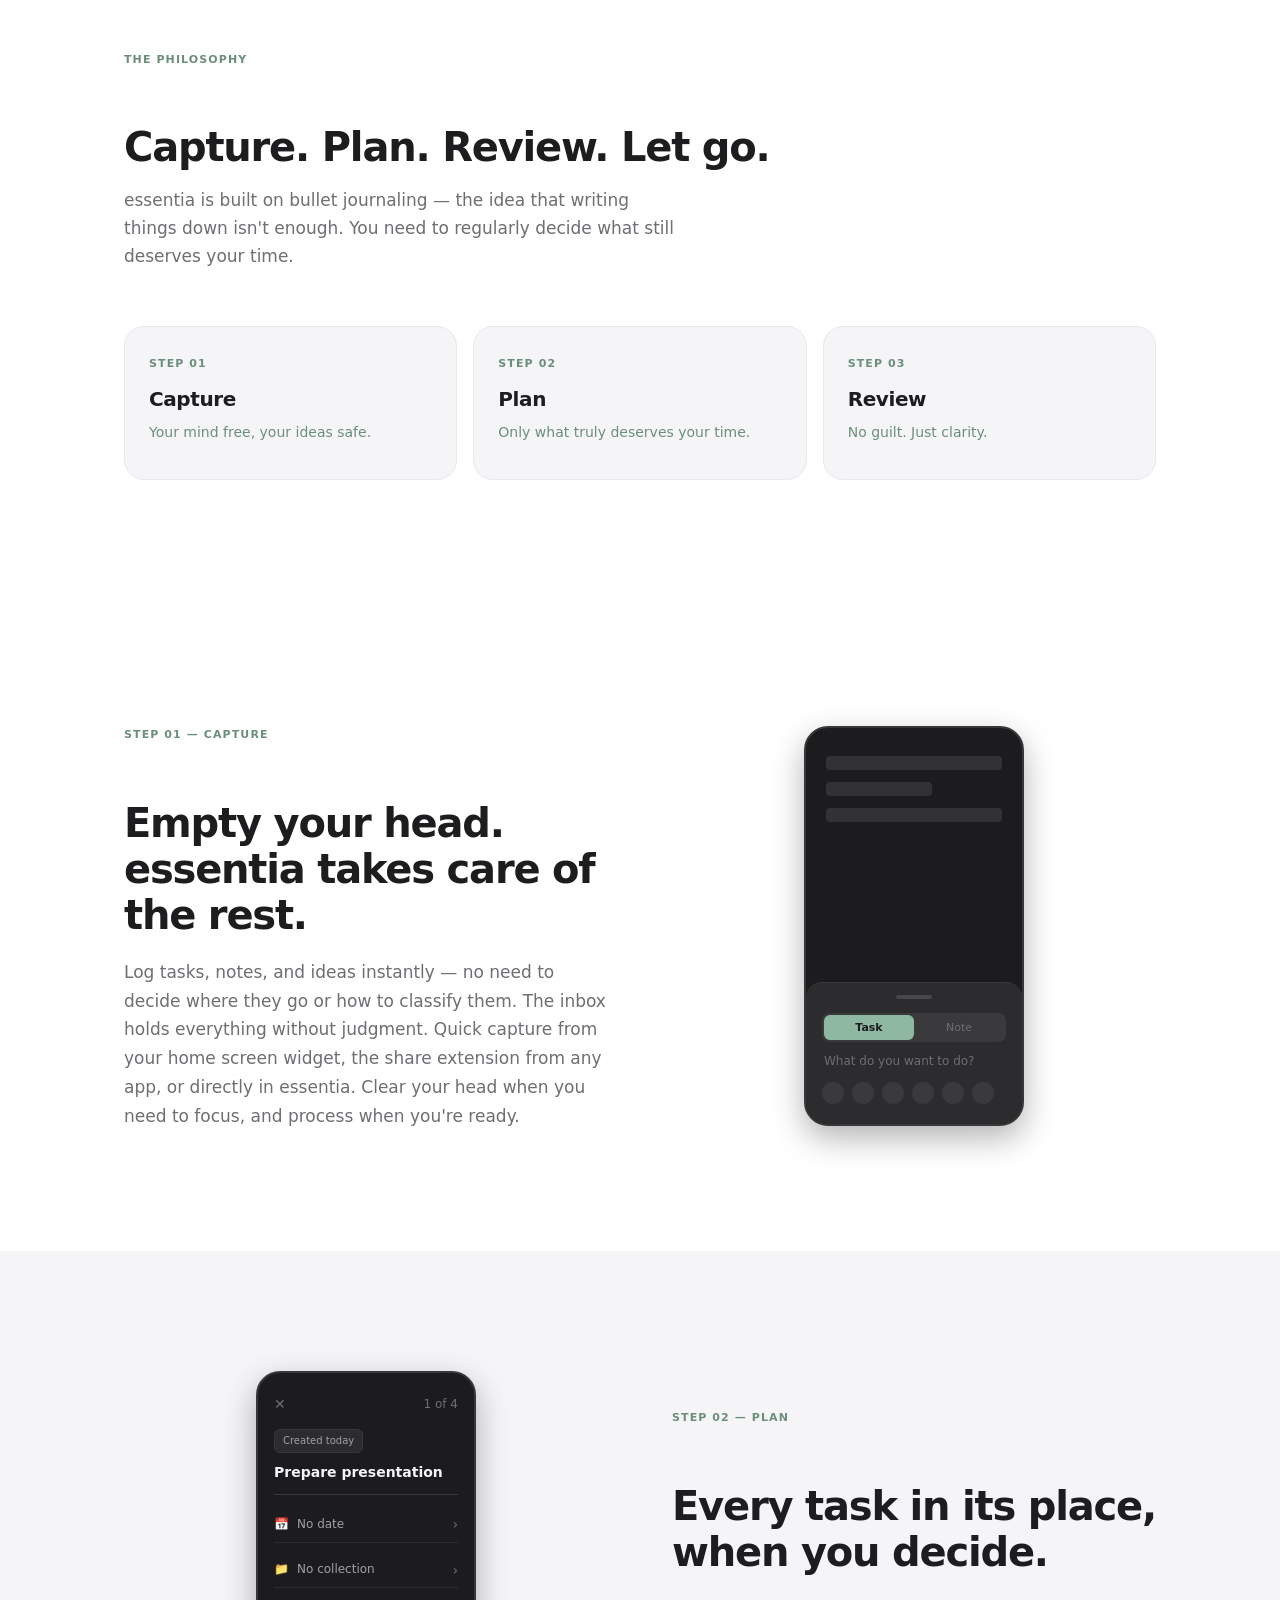
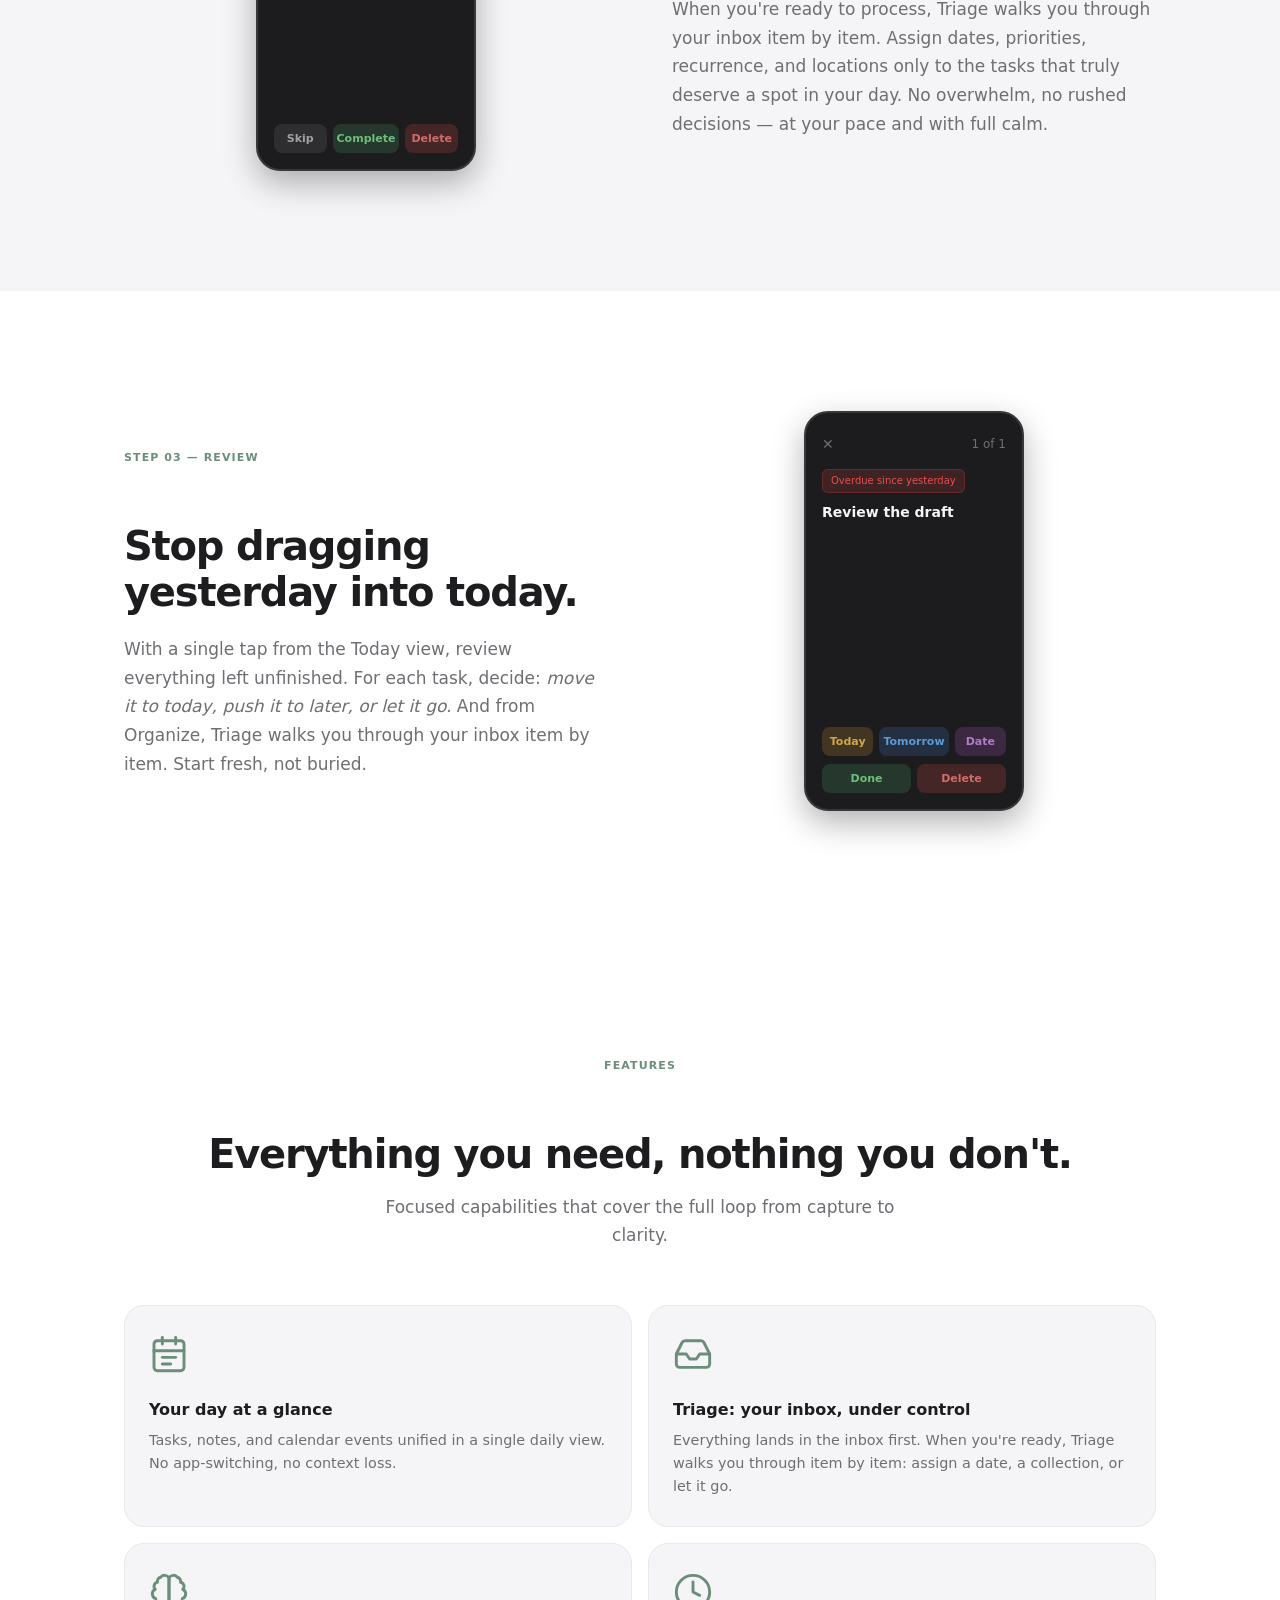
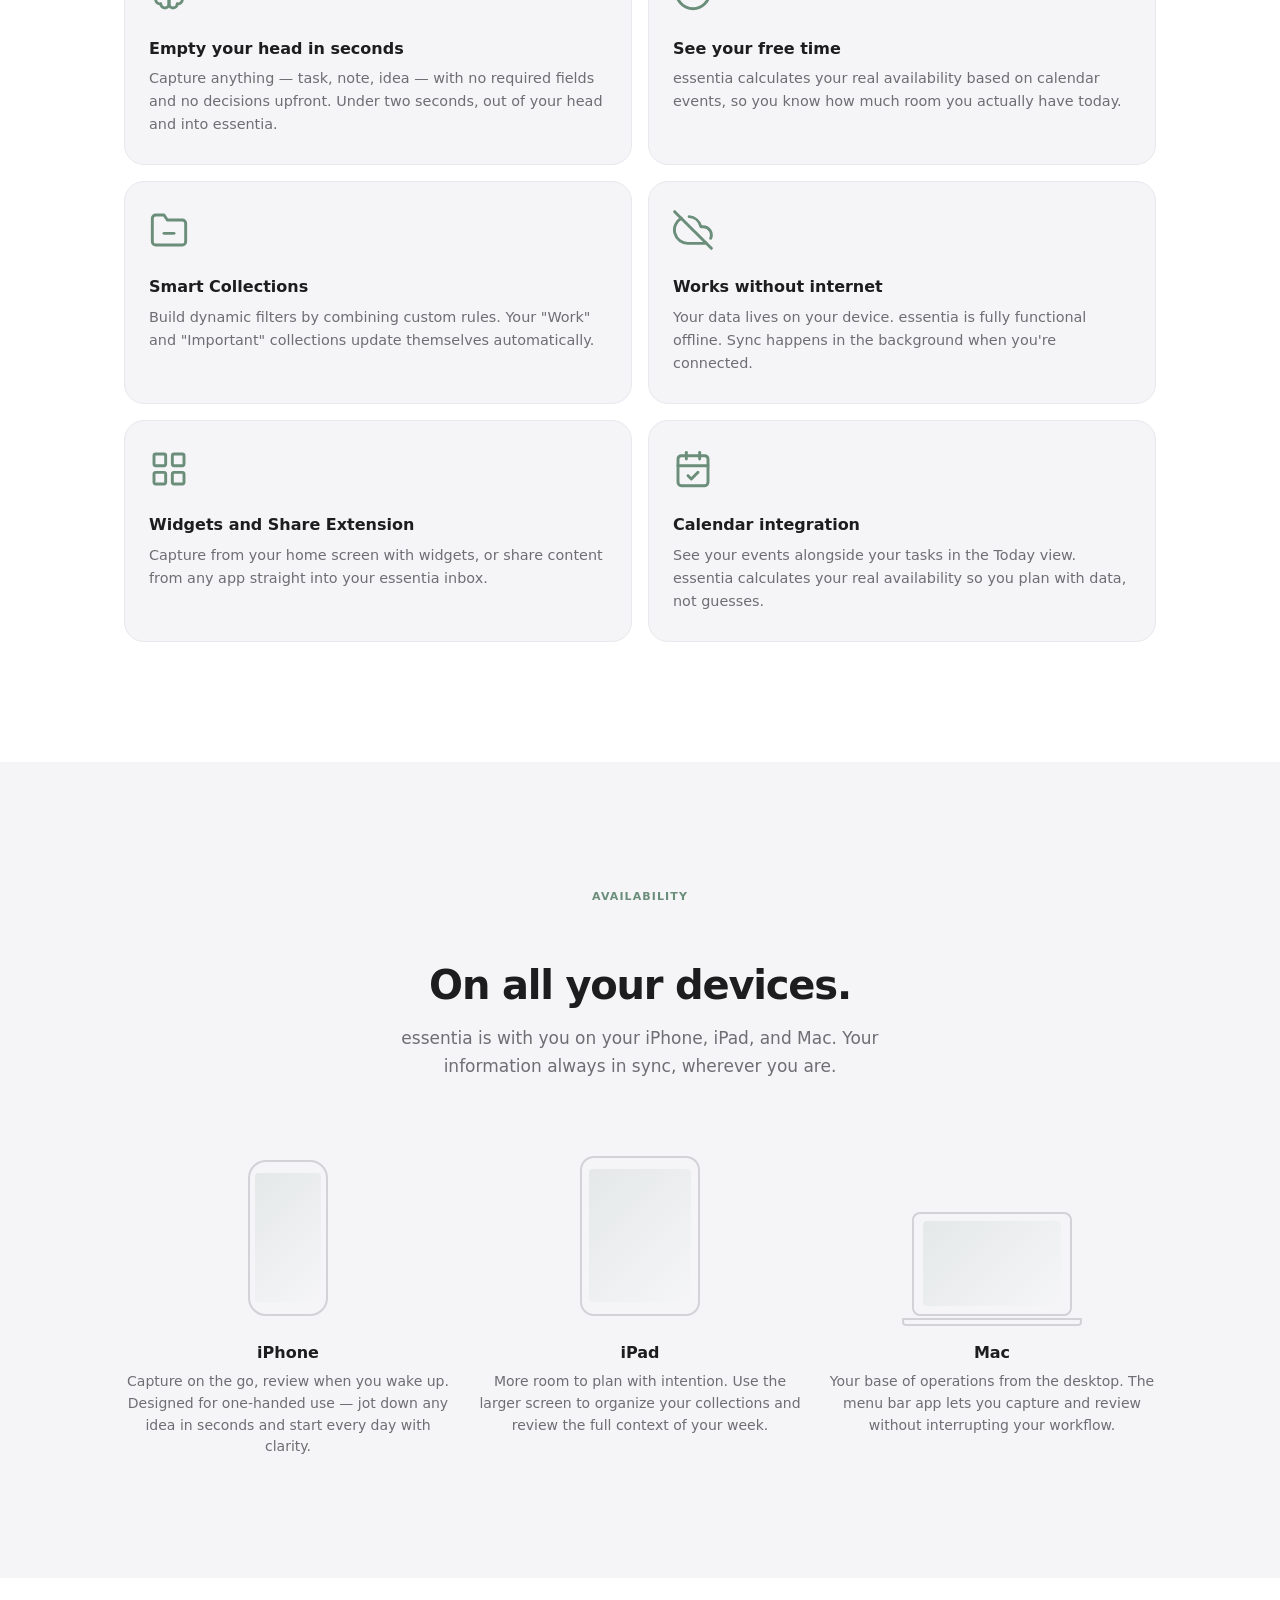
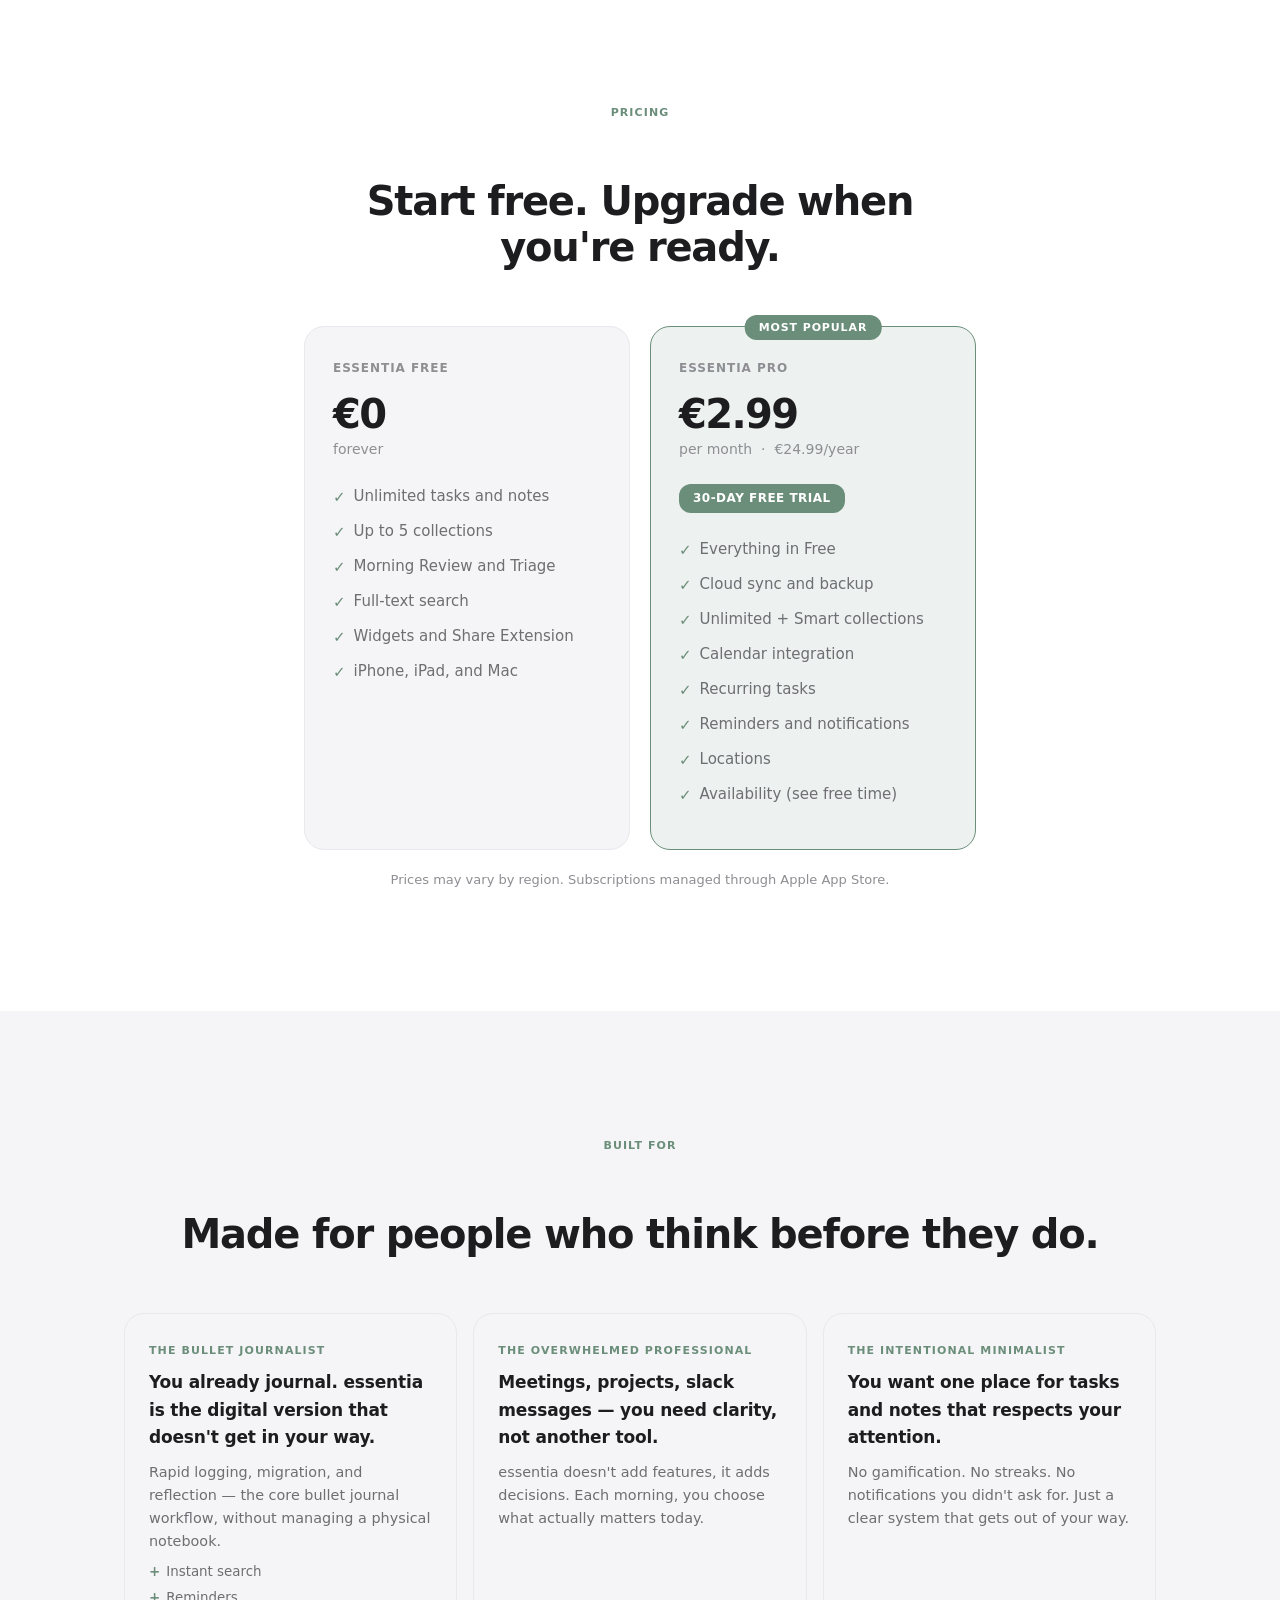
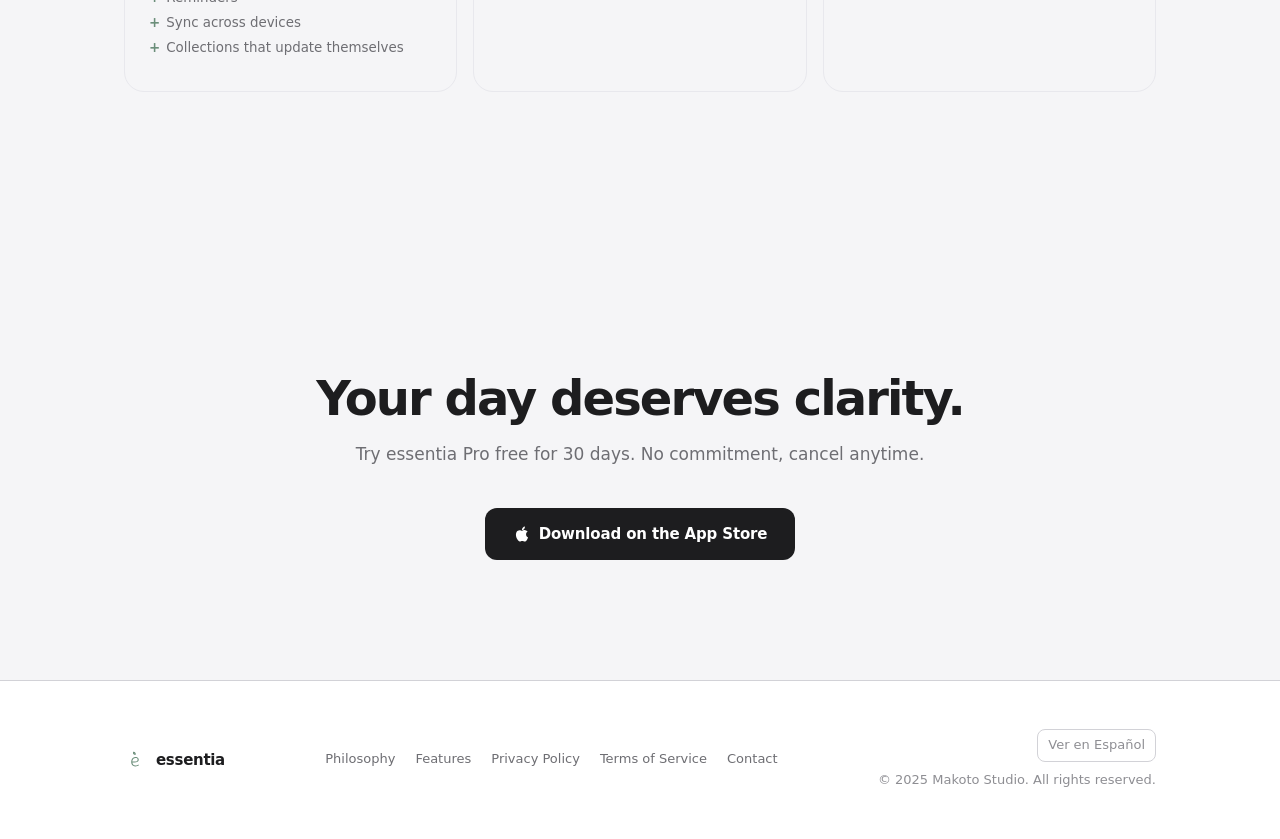
==== commit 9a1ca379: "feat(landing): reemplazar mockups abstractos por phone-mockups CSS fieles a la app Sustituye los vis" ====
--- a/en/index.html
+++ b/en/index.html
@@ -149,25 +149,26 @@
                 <p>Log tasks, notes, and ideas instantly — no need to decide where they go or how to classify them. The inbox holds everything without judgment. Quick capture from your home screen widget, the share extension from any app, or directly in essentia. Clear your head when you need to focus, and process when you're ready.</p>
             </div>
             <div class="philosophy-visual">
-                <div class="visual-option-a">
-                    <div class="capture-mockup" aria-hidden="true">
-                        <div class="mockup-screen">
-                            <div class="mockup-item"></div>
-                            <div class="mockup-item"></div>
-                            <div class="mockup-item mockup-item--short"></div>
-                            <div class="mockup-item"></div>
-                        </div>
-                    </div>
-                </div>
-                <div class="visual-option-b">
-                    <div class="card-stack capture-stack" aria-hidden="true">
-                        <div class="review-card"></div>
-                        <div class="review-card"></div>
-                        <div class="review-card">
-                            <p class="review-card-task">Buy milk and fruit</p>
-                            <div class="capture-card-meta">
-                                <span class="capture-tag">Inbox</span>
-                            </div>
+                <div class="phone-mockup" aria-hidden="true">
+                    <div class="mockup-inbox-lines">
+                        <div class="mockup-inbox-line"></div>
+                        <div class="mockup-inbox-line mockup-inbox-line--short"></div>
+                        <div class="mockup-inbox-line"></div>
+                    </div>
+                    <div class="mockup-sheet">
+                        <div class="mockup-sheet-handle"></div>
+                        <div class="mockup-sheet-toggle">
+                            <span class="mockup-toggle-active">Task</span>
+                            <span class="mockup-toggle-inactive">Note</span>
+                        </div>
+                        <p class="mockup-sheet-placeholder">What do you want to do?</p>
+                        <div class="mockup-sheet-icons">
+                            <div class="mockup-icon-dot"></div>
+                            <div class="mockup-icon-dot"></div>
+                            <div class="mockup-icon-dot"></div>
+                            <div class="mockup-icon-dot"></div>
+                            <div class="mockup-icon-dot"></div>
+                            <div class="mockup-icon-dot"></div>
                         </div>
                     </div>
                 </div>
@@ -188,37 +189,29 @@
                 <p>When you're ready to process, Triage walks you through your inbox item by item. Assign dates, priorities, recurrence, and locations only to the tasks that truly deserve a spot in your day. No overwhelm, no rushed decisions — at your pace and with full calm.</p>
             </div>
             <div class="philosophy-visual">
-                <div class="visual-option-a">
-                    <div class="plan-mockup" aria-hidden="true">
-                        <div class="mockup-screen">
-                            <div class="mockup-list-item">
-                                <div class="mockup-dot mockup-dot--accent"></div>
-                                <div class="mockup-line"></div>
-                                <div class="mockup-badge"></div>
-                            </div>
-                            <div class="mockup-list-item">
-                                <div class="mockup-dot"></div>
-                                <div class="mockup-line mockup-line--short"></div>
-                                <div class="mockup-badge mockup-badge--muted"></div>
-                            </div>
-                            <div class="mockup-list-item">
-                                <div class="mockup-dot mockup-dot--accent"></div>
-                                <div class="mockup-line"></div>
-                                <div class="mockup-badge"></div>
-                            </div>
-                        </div>
-                    </div>
-                </div>
-                <div class="visual-option-b">
-                    <div class="card-stack plan-stack" aria-hidden="true">
-                        <div class="review-card"></div>
-                        <div class="review-card"></div>
-                        <div class="review-card">
-                            <p class="review-card-task">Prepare client presentation</p>
-                            <div class="plan-card-meta">
-                                <span class="plan-tag plan-tag--date">Tomorrow</span>
-                                <span class="plan-tag plan-tag--priority">High</span>
-                            </div>
+                <div class="phone-mockup" aria-hidden="true">
+                    <div class="mockup-triage">
+                        <div class="mockup-triage-header">
+                            <span class="mockup-close">✕</span>
+                            <span class="mockup-counter">1 of 4</span>
+                        </div>
+                        <span class="mockup-badge-neutral">Created today</span>
+                        <p class="mockup-task-title">Prepare presentation</p>
+                        <div class="mockup-separator"></div>
+                        <div class="mockup-meta-row">
+                            <span class="mockup-meta-icon">📅</span>
+                            <span class="mockup-meta-label">No date</span>
+                            <span class="mockup-meta-chevron">›</span>
+                        </div>
+                        <div class="mockup-meta-row">
+                            <span class="mockup-meta-icon">📁</span>
+                            <span class="mockup-meta-label">No collection</span>
+                            <span class="mockup-meta-chevron">›</span>
+                        </div>
+                        <div class="mockup-triage-actions">
+                            <button class="mockup-btn mockup-btn--skip">Skip</button>
+                            <button class="mockup-btn mockup-btn--complete">Complete</button>
+                            <button class="mockup-btn mockup-btn--delete">Delete</button>
                         </div>
                     </div>
                 </div>
@@ -239,16 +232,23 @@
                 <p>With a single tap from the Today view, review everything left unfinished. For each task, decide: <em>move it to today, push it to later, or let it go.</em> And from Organize, Triage walks you through your inbox item by item. Start fresh, not buried.</p>
             </div>
             <div class="philosophy-visual">
-                <div class="visual-option-b">
-                    <div class="card-stack" aria-hidden="true">
-                        <div class="review-card"></div>
-                        <div class="review-card"></div>
-                        <div class="review-card">
-                            <p class="review-card-task">Rewrite the project proposal draft</p>
-                            <div class="review-card-actions">
-                                <button class="review-action today" type="button">Today</button>
-                                <button class="review-action later" type="button">Later</button>
-                                <button class="review-action letgo" type="button">Let go</button>
+                <div class="phone-mockup" aria-hidden="true">
+                    <div class="mockup-review">
+                        <div class="mockup-triage-header">
+                            <span class="mockup-close">✕</span>
+                            <span class="mockup-counter">1 of 1</span>
+                        </div>
+                        <span class="mockup-badge-overdue">Overdue since yesterday</span>
+                        <p class="mockup-task-title">Review the draft</p>
+                        <div class="mockup-review-actions">
+                            <div class="mockup-review-row">
+                                <button class="mockup-btn mockup-btn--today">Today</button>
+                                <button class="mockup-btn mockup-btn--tomorrow">Tomorrow</button>
+                                <button class="mockup-btn mockup-btn--pick-date">Date</button>
+                            </div>
+                            <div class="mockup-review-row">
+                                <button class="mockup-btn mockup-btn--done">Done</button>
+                                <button class="mockup-btn mockup-btn--delete">Delete</button>
                             </div>
                         </div>
                     </div>
--- a/assets/css/styles.css
+++ b/assets/css/styles.css
@@ -654,198 +654,274 @@
     align-items: center;
 }
 
-/* Mockup — Captura */
-.capture-mockup,
-.plan-mockup {
-    width: 200px;
-    min-height: 280px;
-    background-color: var(--bg-secondary);
-    border: 2px solid var(--border);
+/* =========================================================
+   Phone Mockup (dark mode fijo, simula la app)
+   ========================================================= */
+
+.phone-mockup {
+    width: 220px;
+    height: 400px;
+    background-color: #1C1C1E;
     border-radius: 24px;
-    padding: 24px 16px;
+    border: 2px solid #38383A;
+    overflow: hidden;
+    position: relative;
     display: flex;
     flex-direction: column;
-    gap: 0;
-    position: relative;
-}
-
-.mockup-screen {
+    font-family: -apple-system, BlinkMacSystemFont, "SF Pro Text", system-ui, sans-serif;
+    box-shadow: 0 12px 32px rgba(0,0,0,0.3);
+    flex-shrink: 0;
+}
+
+/* --- Mockup 1: Captura --- */
+.mockup-inbox-lines {
+    flex: 1;
     display: flex;
     flex-direction: column;
     gap: 12px;
+    padding: 28px 20px 12px;
+}
+
+.mockup-inbox-line {
+    height: 14px;
+    background-color: #38383A;
+    border-radius: 4px;
+    opacity: 0.8;
+}
+
+.mockup-inbox-line--short {
+    width: 60%;
+}
+
+.mockup-sheet {
+    background-color: #2C2C2E;
+    border-top: 1px solid #38383A;
+    border-radius: 16px 16px 0 0;
+    padding: 12px 16px 20px;
+    display: flex;
+    flex-direction: column;
+    gap: 10px;
+}
+
+.mockup-sheet-handle {
+    width: 36px;
+    height: 4px;
+    background-color: #48484A;
+    border-radius: 2px;
+    margin: 0 auto 4px;
+}
+
+.mockup-sheet-toggle {
+    display: flex;
+    background-color: #3A3A3C;
+    border-radius: 8px;
+    padding: 2px;
+}
+
+.mockup-toggle-active {
     flex: 1;
-}
-
-.mockup-item {
-    height: 14px;
-    background-color: var(--border);
-    border-radius: 4px;
-    opacity: 0.7;
-}
-
-.mockup-item--short {
-    width: 60%;
-}
-
-/* Mockup — Planifica */
-.mockup-list-item {
-    display: flex;
-    align-items: center;
+    text-align: center;
+    font-size: 11px;
+    font-weight: 600;
+    color: #1C1C1E;
+    background-color: #8FB8A2;
+    border-radius: 6px;
+    padding: 4px 0;
+}
+
+.mockup-toggle-inactive {
+    flex: 1;
+    text-align: center;
+    font-size: 11px;
+    font-weight: 500;
+    color: #6E6E73;
+    padding: 4px 0;
+}
+
+.mockup-sheet-placeholder {
+    font-size: 12px;
+    color: #6E6E73;
+    margin-bottom: 0;
+    padding: 0 2px;
+}
+
+.mockup-sheet-icons {
+    display: flex;
     gap: 8px;
-    padding: 8px 0;
-    border-bottom: 1px solid var(--border-subtle);
-}
-
-.mockup-dot {
-    width: 10px;
-    height: 10px;
+    align-items: center;
+}
+
+.mockup-icon-dot {
+    width: 22px;
+    height: 22px;
     border-radius: 50%;
-    background-color: var(--border);
+    background-color: #3A3A3C;
     flex-shrink: 0;
 }
 
-.mockup-dot--accent {
-    background-color: var(--accent);
-}
-
-.mockup-line {
+/* --- Mockup 2: Triaje --- */
+.mockup-triage {
     flex: 1;
-    height: 10px;
-    background-color: var(--border);
-    border-radius: 3px;
-}
-
-.mockup-line--short {
-    flex: 0.6;
-}
-
-.mockup-badge {
-    width: 36px;
-    height: 18px;
+    display: flex;
+    flex-direction: column;
+    padding: 20px 16px 16px;
+    gap: 10px;
+}
+
+.mockup-triage-header {
+    display: flex;
+    align-items: center;
+    justify-content: space-between;
+    margin-bottom: 4px;
+}
+
+.mockup-close {
+    font-size: 14px;
+    color: #6E6E73;
+}
+
+.mockup-counter {
+    font-size: 12px;
+    color: #6E6E73;
+}
+
+.mockup-badge-neutral {
+    display: inline-block;
+    font-size: 10px;
+    font-weight: 500;
+    color: #A1A1A6;
+    background-color: #2C2C2E;
     border-radius: 6px;
-    background-color: var(--accent-subtle);
-    border: 1px solid var(--accent);
+    padding: 3px 8px;
+    border: 1px solid #38383A;
+    align-self: flex-start;
+}
+
+.mockup-badge-overdue {
+    display: inline-block;
+    font-size: 10px;
+    font-weight: 500;
+    color: #E85050;
+    background-color: rgba(200,60,60,0.2);
+    border-radius: 6px;
+    padding: 3px 8px;
+    border: 1px solid rgba(200,60,60,0.3);
+    align-self: flex-start;
+}
+
+.mockup-task-title {
+    font-size: 14px;
+    font-weight: 600;
+    color: #F5F5F7;
+    line-height: 1.35;
+    margin-bottom: 0;
+}
+
+.mockup-separator {
+    height: 1px;
+    background-color: #38383A;
+    margin: 2px 0;
+}
+
+.mockup-meta-row {
+    display: flex;
+    align-items: center;
+    gap: 8px;
+    padding: 6px 0;
+    border-bottom: 1px solid #2C2C2E;
+}
+
+.mockup-meta-icon {
+    font-size: 12px;
     flex-shrink: 0;
 }
 
-.mockup-badge--muted {
-    background-color: var(--bg-tertiary);
-    border-color: var(--border);
-}
-
-/* Tags en capture y plan cards */
-.capture-card-meta,
-.plan-card-meta {
+.mockup-meta-label {
+    flex: 1;
+    font-size: 12px;
+    color: #A1A1A6;
+}
+
+.mockup-meta-chevron {
+    font-size: 14px;
+    color: #6E6E73;
+}
+
+.mockup-triage-actions {
     display: flex;
     gap: 6px;
-    flex-wrap: wrap;
-    margin-top: 4px;
-}
-
-.capture-tag {
-    font-size: 0.75rem;
-    font-weight: 500;
-    color: var(--text-tertiary);
-    background-color: var(--bg-secondary);
-    padding: 3px 8px;
-    border-radius: var(--radius-sm);
-    border: 1px solid var(--border);
-}
-
-.plan-tag {
-    font-size: 0.75rem;
+    margin-top: auto;
+    padding-top: 8px;
+}
+
+/* --- Mockup 3: Revisión --- */
+.mockup-review {
+    flex: 1;
+    display: flex;
+    flex-direction: column;
+    padding: 20px 16px 16px;
+    gap: 10px;
+}
+
+.mockup-review-actions {
+    display: flex;
+    flex-direction: column;
+    gap: 8px;
+    margin-top: auto;
+    padding-top: 8px;
+}
+
+.mockup-review-row {
+    display: flex;
+    gap: 6px;
+}
+
+/* --- Botones de mockup --- */
+.mockup-btn {
+    flex: 1;
+    padding: 8px 4px;
+    font-size: 11px;
     font-weight: 600;
-    padding: 3px 8px;
-    border-radius: var(--radius-sm);
-}
-
-.plan-tag--date {
-    color: var(--accent);
-    background-color: var(--accent-subtle);
-    border: 1px solid var(--accent);
-}
-
-.plan-tag--priority {
-    color: var(--text-secondary);
-    background-color: var(--bg-tertiary);
-    border: 1px solid var(--border);
-}
-
-/* Morning Review — Card Stack (mantenido para compatibilidad) */
-
-/* Card Stack */
-.card-stack {
-    position: relative;
-    width: 280px;
-    height: 200px;
-    margin: 0 auto;
-}
-
-.card-stack .review-card {
-    position: absolute;
-    inset: 0;
-    background-color: var(--bg);
-    border-radius: var(--radius-lg);
-    border: 1px solid var(--border);
-    box-shadow: var(--shadow-md);
-    padding: 24px;
-}
-
-.card-stack .review-card:nth-child(1) {
-    transform: rotate(-4deg) translateY(12px);
-    opacity: 0.35;
-    z-index: 1;
-}
-
-.card-stack .review-card:nth-child(2) {
-    transform: rotate(-2deg) translateY(6px);
-    opacity: 0.6;
-    z-index: 2;
-}
-
-.card-stack .review-card:nth-child(3) {
-    transform: rotate(0);
-    opacity: 1;
-    z-index: 3;
-}
-
-.review-card-task {
-    font-size: 0.9375rem;
-    font-weight: 500;
-    color: var(--text-primary);
-    margin-bottom: 20px;
-    line-height: 1.4;
-}
-
-.review-card-actions {
-    display: flex;
-    gap: 8px;
-}
-
-.review-action {
-    flex: 1;
-    padding: 7px 0;
-    font-size: 0.75rem;
-    font-weight: 600;
+    border: none;
+    border-radius: 8px;
+    cursor: default;
     text-align: center;
-    border-radius: var(--radius-sm);
-    border: none;
-    cursor: default;
-}
-
-.review-action.today {
-    background-color: var(--accent-subtle);
-    color: var(--accent);
-}
-
-.review-action.later {
-    background-color: var(--bg-secondary);
-    color: var(--text-secondary);
-}
-
-.review-action.letgo {
-    background-color: var(--bg-tertiary);
-    color: var(--text-tertiary);
+    font-family: inherit;
+}
+
+.mockup-btn--skip {
+    background-color: rgba(100,100,100,0.25);
+    color: #A1A1A6;
+}
+
+.mockup-btn--complete {
+    background-color: rgba(60,120,80,0.3);
+    color: #6BBF7A;
+}
+
+.mockup-btn--delete {
+    background-color: rgba(160,60,60,0.3);
+    color: #D46B6B;
+}
+
+.mockup-btn--today {
+    background-color: rgba(180,130,50,0.25);
+    color: #D4A647;
+}
+
+.mockup-btn--tomorrow {
+    background-color: rgba(60,110,170,0.25);
+    color: #5B9BD5;
+}
+
+.mockup-btn--pick-date {
+    background-color: rgba(150,80,170,0.25);
+    color: #B07CC6;
+}
+
+.mockup-btn--done {
+    background-color: rgba(60,120,80,0.3);
+    color: #6BBF7A;
 }
 
 /* =========================================================
@@ -1465,9 +1541,9 @@
         direction: ltr;
     }
 
-    .card-stack {
-        width: 240px;
-        height: 170px;
+    .phone-mockup {
+        width: 200px;
+        height: 360px;
     }
 
     .features-grid {
@@ -1519,6 +1595,11 @@
 
     h1 {
         font-size: 1.75rem;
+    }
+
+    .phone-mockup {
+        width: 180px;
+        height: 330px;
     }
 
     .hero-title {
